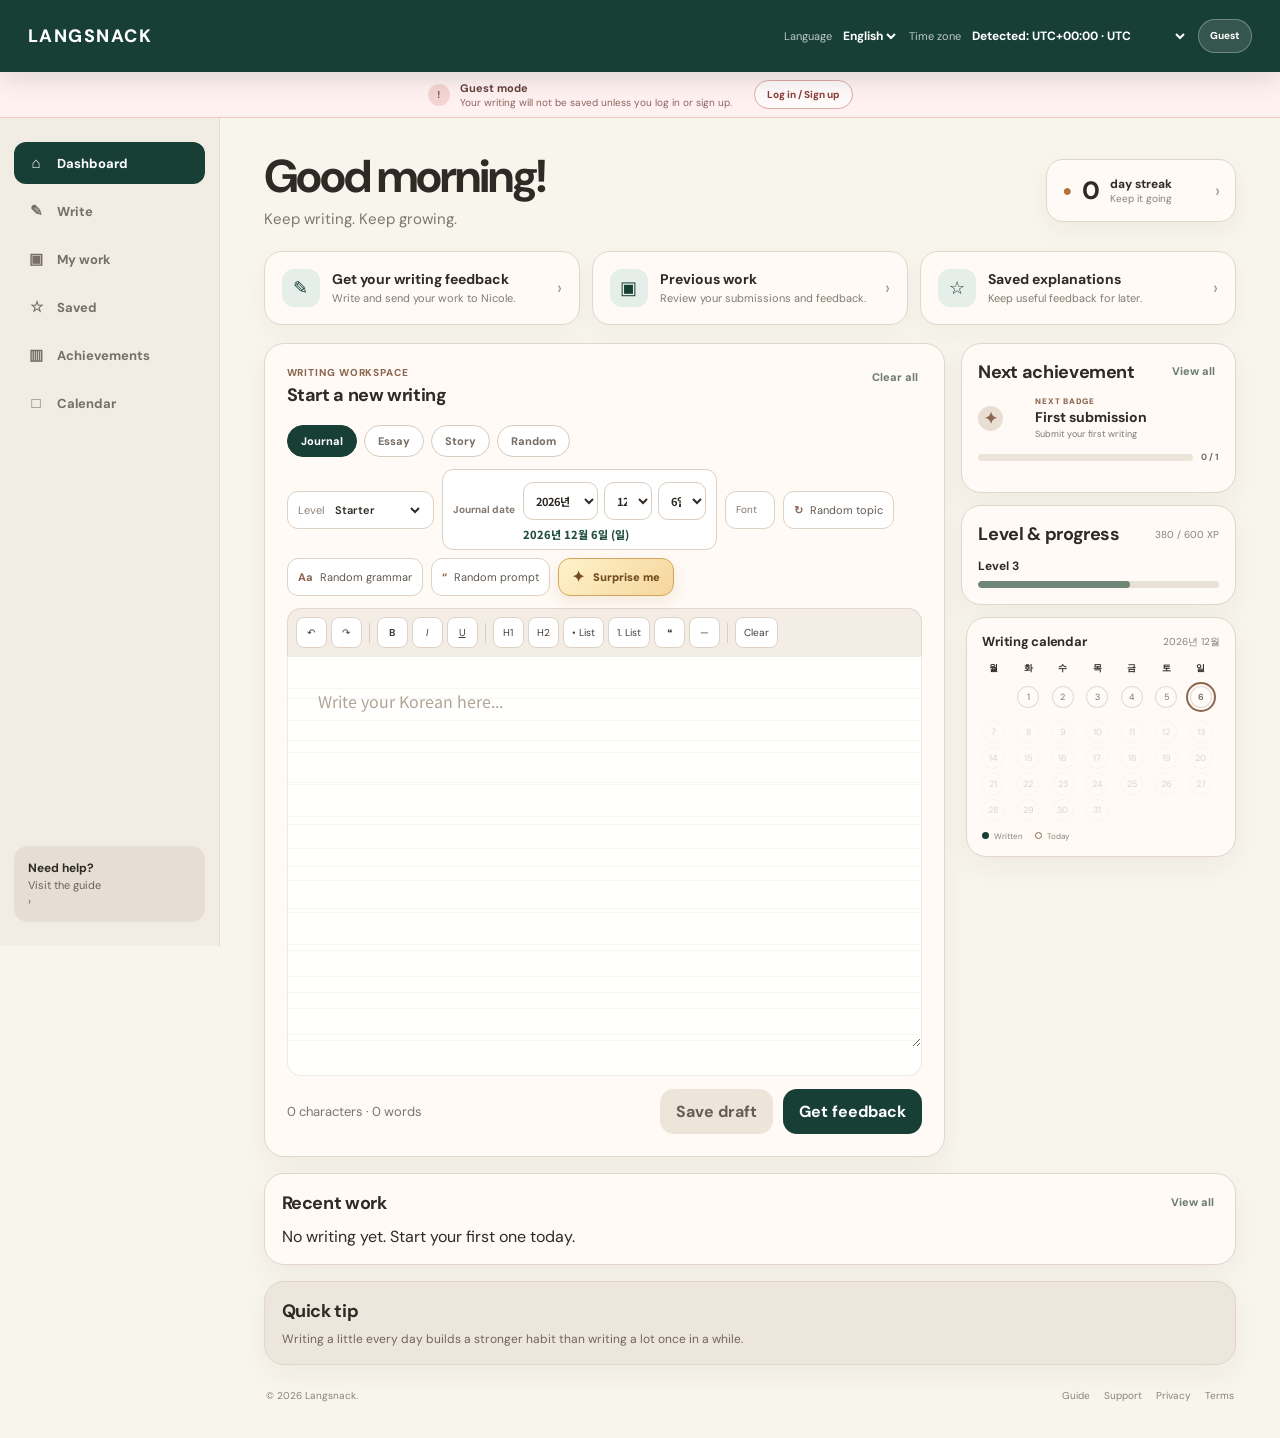
==== index.html @ 3f98e666 "Update index.html" ====
<!DOCTYPE html>
<html lang="en">
<head>
<meta charset="UTF-8">
<meta name="viewport" content="width=device-width,initial-scale=1">
<title>Langsnack Notebook</title>
<meta name="description" content="Write in Korean, receive personal feedback, and keep every useful explanation in one place.">
<link rel="preconnect" href="https://fonts.googleapis.com">
<link rel="preconnect" href="https://fonts.gstatic.com" crossorigin>
<link href="https://fonts.googleapis.com/css2?family=DM+Sans:wght@400;500;600;700&family=Gowun+Batang&family=Gowun+Dodum&family=Nanum+Gothic&family=Nanum+Myeongjo:wght@400;700&family=Noto+Sans+KR:wght@400;500;600;700&display=swap" rel="stylesheet">
  <link rel="stylesheet" href="shared.css?v=font-select-1">
</head>
<body class="notebook-home">
<header class="notebook-header">
  <a class="notebook-logo" href="/" aria-label="Langsnack home">LANGSNACK</a>
  <div class="notebook-header-tools">
    <label class="compact-control">
      <span id="languageLabel">Language</span>
      <select id="languageSelect" aria-label="Language">
        <option value="en">English</option>
        <option value="ko">한국어</option>
      </select>
    </label>
    <label class="compact-control compact-timezone">
      <span id="timezoneLabel">Time zone</span>
      <select id="timezoneSelect" aria-label="Choose your time zone"></select>
    </label>
    <button class="avatar-button" id="loginBtn" aria-label="Account">Guest</button>
  </div>
</header>

<section class="guest-save-notice" id="guestSaveNotice">
  <div class="guest-save-copy">
    <span class="guest-save-icon" aria-hidden="true">!</span>
    <div>
      <strong id="guestSaveTitle">Guest mode</strong>
      <span id="guestSaveText">Your writing will not be saved unless you log in or sign up.</span>
    </div>
  </div>
  <button class="guest-save-login" id="guestSaveLogin" type="button">Log in / Sign up</button>
</section>

<div class="notebook-app">
  <aside class="notebook-sidebar" aria-label="Notebook navigation">
    <nav class="sidebar-nav">
      <a class="sidebar-link active" href="/"><span class="nav-icon">⌂</span><span id="navDashboard">Dashboard</span></a>
      <a class="sidebar-link" href="#writing"><span class="nav-icon">✎</span><span id="navWrite">Write</span></a>
      <a class="sidebar-link" href="history.html"><span class="nav-icon">▣</span><span id="navWork">My work</span></a>
      <a class="sidebar-link" href="saved.html"><span class="nav-icon">☆</span><span id="navSaved">Saved</span></a>
      <a class="sidebar-link" href="#achievements"><span class="nav-icon">▥</span><span id="navAchievements">Achievements</span></a>
      <a class="sidebar-link" href="#calendar"><span class="nav-icon">□</span><span id="navCalendar">Calendar</span></a>
    </nav>
    <div class="sidebar-help">
      <strong id="helpTitle">Need help?</strong>
      <span id="helpText">Visit the guide</span>
      <span aria-hidden="true">›</span>
    </div>
  </aside>

  <main class="notebook-main">
    <section class="welcome-row">
      <div>
        <h1 id="welcomeHeading">Good evening!</h1>
        <p id="welcomeSubtitle">Keep writing. Keep growing.</p>
      </div>
      <button class="streak-card" type="button" onclick="document.getElementById('calendar').scrollIntoView({behavior:'smooth'})">
        <span class="streak-flame" aria-hidden="true">●</span>
        <span class="streak-value" id="streakCount">0</span>
        <span class="streak-copy"><strong id="streakUnit">day streak</strong><small id="streakStatus">Keep it going</small></span>
        <span class="card-arrow">›</span>
      </button>
    </section>

    <section class="quick-actions" aria-label="Quick actions">
      <a class="quick-card" href="#writing">
        <span class="quick-mark">✎</span>
        <span><strong id="quickFeedbackTitle">Get your writing feedback</strong><small id="quickFeedbackSub">Write and send your work to Nicole.</small></span>
        <span class="card-arrow">›</span>
      </a>
      <a class="quick-card" href="history.html">
        <span class="quick-mark">▣</span>
        <span><strong id="quickWorkTitle">Previous work</strong><small id="quickWorkSub">Review your submissions and feedback.</small></span>
        <span class="card-arrow">›</span>
      </a>
      <a class="quick-card" href="saved.html">
        <span class="quick-mark">☆</span>
        <span><strong id="quickSavedTitle">Saved explanations</strong><small id="quickSavedSub">Keep useful feedback for later.</small></span>
        <span class="card-arrow">›</span>
      </a>
    </section>

    <div class="dashboard-grid">
      <section class="dashboard-card writing-card" id="writing">
        <div class="card-heading">
          <div><p class="section-kicker" id="writingKicker">Writing workspace</p><h2 id="writingTitle">Start a new writing</h2></div>
          <button class="text-button" id="clearAllBtn" type="button">Clear all</button>
        </div>

        <div class="category-tabs" role="tablist" aria-label="Writing type">
          <button class="category-tab active" data-category="journal" type="button" id="catJournal">Journal</button>
          <button class="category-tab" data-category="essay" type="button" id="catEssay">Essay</button>
          <button class="category-tab" data-category="story" type="button" id="catStory">Story</button>
          <button class="category-tab" data-category="random" type="button" id="catRandom">Random</button>
        </div>

        <div class="writing-controls">
          <label class="level-control"><span id="levelLabel">Level</span><select id="levelSelect"><option value="starter">Starter</option><option value="beginner">Beginner</option><option value="intermediate">Intermediate</option><option value="advanced">Advanced</option></select></label>
          <label class="main-journal-date" id="mainJournalDateField"><span id="mainJournalDateLabel">Journal date</span><input id="mainJournalDateInput" type="date" aria-label="Journal date"></label>
          <label class="writing-font-control"><span>Font</span><selectid="writingFontSelect"aria-label="Writing font"></select></label>
          <button class="recommend-button" data-generator="topic" type="button"><span>↻</span><span id="topicButtonText">Random topic</span></button>
          <button class="recommend-button" data-generator="grammar" type="button"><span>Aa</span><span id="grammarButtonText">Random grammar</span></button>
          <button class="recommend-button" data-generator="prompt" type="button"><span>“</span><span id="promptButtonText">Random prompt</span></button>
          <button class="surprise-button" id="surpriseMeBtn" type="button"><span class="dice">✦</span><span id="surpriseButtonText">Surprise me</span></button>
        </div>

        <div class="recommendation-panel" id="generatorOutput" hidden>
          <div><span class="recommendation-type" id="generatorLabel"></span><p id="generatorText"></p></div>
          <div class="recommendation-actions"><button type="button" id="shuffleAgainBtn">Try another</button><button type="button" id="closeGenerator" aria-label="Close">×</button></div>
        </div>

        <div class="editor-toolbar" aria-label="Formatting toolbar">
          <button type="button" data-editor-command="undo" title="Undo">↶</button>
          <button type="button" data-editor-command="redo" title="Redo">↷</button>
          <span class="toolbar-divider"></span>
          <button type="button" data-wrap="**" title="Bold"><b>B</b></button>
          <button type="button" data-wrap="_" title="Italic"><i>I</i></button>
          <button type="button" data-wrap="__" title="Underline"><u>U</u></button>
          <span class="toolbar-divider"></span>
          <button type="button" data-prefix="# " title="Heading 1">H1</button>
          <button type="button" data-prefix="## " title="Heading 2">H2</button>
          <button type="button" data-prefix="• " title="Bullet list">• List</button>
          <button type="button" data-prefix="1. " title="Numbered list">1. List</button>
          <button type="button" data-prefix="> " title="Quote">❝</button>
          <button type="button" data-insert="
────────────
" title="Divider">—</button>
          <span class="toolbar-divider"></span>
          <button type="button" id="clearFormatBtn" title="Clear formatting">Clear</button>
        </div>
        <div class="paper notebook-paper"><textarea id="journalText" spellcheck="false" placeholder="Write your Korean here..."></textarea></div>
        <div class="editor-footer notebook-editor-footer">
          <div class="word-count"><span id="charCount">0</span><span id="charactersLabel"> characters</span> · <span id="wordCount">0</span><span id="wordsLabel"> words</span></div>
          <div class="action-group"><button class="button ghost-button" id="saveDraftBtn" type="button">Save draft</button><button class="button green-button" id="submitBtn" type="button">Get feedback</button></div>
        </div>
      </section>

      <aside class="dashboard-stack">
        <section class="dashboard-card achievements-card" id="achievements">
          <div class="card-heading"><h2 id="achievementTitle">Next achievement</h2><button class="text-button" id="viewAchievementsBtn" type="button">View all</button></div>
          <div class="badge-grid" id="badgeGrid"></div>
        </section>
        <section class="dashboard-card progress-card">
          <div class="card-heading"><h2 id="progressTitle">Level & progress</h2><span id="xpLabel">380 / 600 XP</span></div>
          <div class="level-line"><strong id="levelDisplay">Level 3</strong><div class="progress-track"><div class="progress-fill" style="width:63%"></div></div></div>
        </section>
        <section class="dashboard-card calendar-card calendar-widget" id="calendar">
          <div class="card-heading"><h2 id="calendarTitle">Writing calendar</h2><span id="calendarMonthLabel"></span></div>
          <div class="calendar-grid" id="calendarGrid"></div>
          <div class="calendar-legend"><span><i class="legend-dot submitted"></i><span id="legendSubmitted">Written</span></span><span><i class="legend-dot today"></i><span id="legendToday">Today</span></span></div>
        </section>
      </aside>

      <section class="dashboard-card recent-card">
        <div class="card-heading"><h2 id="recentTitle">Recent work</h2><a class="text-button" href="history.html" id="viewAllWork">View all</a></div>
        <div class="recent-list" id="entriesList"></div>
      </section>

      <section class="dashboard-card tip-card">
        <div class="card-heading"><h2 id="tipTitle">Quick tip</h2></div>
        <p id="tipText">Writing a little every day builds a stronger habit than writing a lot once in a while. Be consistent! 렛츠고! </p>
      </section>
    </div>

    <footer class="notebook-footer"><span>© 2026 Langsnack.</span><span><a href="#">Guide</a><a href="#">Support</a><a href="#">Privacy</a><a href="#">Terms</a></span></footer>
  </main>
</div>
<div class="achievement-modal" id="achievementModal" hidden>
  <div class="achievement-modal-backdrop" data-close-badges></div>
  <section class="achievement-modal-card" role="dialog" aria-modal="true" aria-labelledby="allBadgesTitle">
    <div class="achievement-modal-head"><div><p class="section-kicker">Your progress</p><h2 id="allBadgesTitle">Achievement badges</h2></div><button type="button" class="modal-close" data-close-badges aria-label="Close">×</button></div>
    <div class="all-badges-grid" id="allBadgesGrid"></div>
  </section>
</div>
<div class="toast" id="toast"></div>
<script src="shared.js?v=font-select-1"></script>
<script src="timezone-picker.js?v=final-working-1"></script>
<script>
exposeNotebookElements();
/* Explicit element bindings for Wix iframe compatibility */
var languageLabel = document.getElementById("languageLabel");
var languageSelect = document.getElementById("languageSelect");
var timezoneLabel = document.getElementById("timezoneLabel");
var timezoneSelect = document.getElementById("timezoneSelect");
var loginBtn = document.getElementById("loginBtn");
var navDashboard = document.getElementById("navDashboard");
var navWrite = document.getElementById("navWrite");
var navWork = document.getElementById("navWork");
var navSaved = document.getElementById("navSaved");
var navAchievements = document.getElementById("navAchievements");
var navCalendar = document.getElementById("navCalendar");
var helpTitle = document.getElementById("helpTitle");
var helpText = document.getElementById("helpText");
var welcomeHeading = document.getElementById("welcomeHeading");
var welcomeSubtitle = document.getElementById("welcomeSubtitle");
var streakCount = document.getElementById("streakCount");
var streakUnit = document.getElementById("streakUnit");
var streakStatus = document.getElementById("streakStatus");
var quickFeedbackTitle = document.getElementById("quickFeedbackTitle");
var quickFeedbackSub = document.getElementById("quickFeedbackSub");
var quickWorkTitle = document.getElementById("quickWorkTitle");
var quickWorkSub = document.getElementById("quickWorkSub");
var quickSavedTitle = document.getElementById("quickSavedTitle");
var quickSavedSub = document.getElementById("quickSavedSub");
var writing = document.getElementById("writing");
var writingKicker = document.getElementById("writingKicker");
var writingTitle = document.getElementById("writingTitle");
var clearAllBtn = document.getElementById("clearAllBtn");
var catJournal = document.getElementById("catJournal");
var catEssay = document.getElementById("catEssay");
var catStory = document.getElementById("catStory");
var catRandom = document.getElementById("catRandom");
var levelLabel = document.getElementById("levelLabel");
var levelSelect = document.getElementById("levelSelect");
var mainJournalDateField = document.getElementById("mainJournalDateField");
var mainJournalDateLabel = document.getElementById("mainJournalDateLabel");
var mainJournalDateInput = document.getElementById("mainJournalDateInput");
var topicButtonText = document.getElementById("topicButtonText");
var grammarButtonText = document.getElementById("grammarButtonText");
var promptButtonText = document.getElementById("promptButtonText");
var surpriseMeBtn = document.getElementById("surpriseMeBtn");
var surpriseButtonText = document.getElementById("surpriseButtonText");
var generatorOutput = document.getElementById("generatorOutput");
var generatorLabel = document.getElementById("generatorLabel");
var generatorText = document.getElementById("generatorText");
var shuffleAgainBtn = document.getElementById("shuffleAgainBtn");
var closeGenerator = document.getElementById("closeGenerator");
var clearFormatBtn = document.getElementById("clearFormatBtn");
var journalText = document.getElementById("journalText");
var charCount = document.getElementById("charCount");
var charactersLabel = document.getElementById("charactersLabel");
var wordCount = document.getElementById("wordCount");
var wordsLabel = document.getElementById("wordsLabel");
var saveDraftBtn = document.getElementById("saveDraftBtn");
var submitBtn = document.getElementById("submitBtn");
var achievements = document.getElementById("achievements");
var achievementTitle = document.getElementById("achievementTitle");
var viewAchievementsBtn = document.getElementById("viewAchievementsBtn");
var badgeGrid = document.getElementById("badgeGrid");
var progressTitle = document.getElementById("progressTitle");
var calendar = document.getElementById("calendar");
var calendarTitle = document.getElementById("calendarTitle");
var calendarMonthLabel = document.getElementById("calendarMonthLabel");
var calendarGrid = document.getElementById("calendarGrid");
var legendSubmitted = document.getElementById("legendSubmitted");
var legendToday = document.getElementById("legendToday");
var recentTitle = document.getElementById("recentTitle");
var viewAllWork = document.getElementById("viewAllWork");
var entriesList = document.getElementById("entriesList");
var tipTitle = document.getElementById("tipTitle");
var tipText = document.getElementById("tipText");
var achievementModal = document.getElementById("achievementModal");
var allBadgesGrid = document.getElementById("allBadgesGrid");

const state=getJournalState();
let activeGenerator="prompt";
let activeCategory="journal";

const translations={
 en:{language:"Language",timezone:"Time zone",dashboard:"Dashboard",write:"Write",work:"My work",saved:"Saved",achievements:"Achievements",calendar:"Calendar",help:"Need help?",guide:"Visit the guide",greetingMorning:"Good morning",greetingAfternoon:"Good afternoon",greetingEvening:"Good evening",subtitle:"Keep writing. Keep growing.",dayStreak:"day streak",keepGoing:"Keep it going",feedbackTitle:"Get your writing feedback",feedbackSub:"Write and send your work to Nicole.",workTitle:"Previous work",workSub:"Review your submissions and feedback.",savedTitle:"Saved explanations",savedSub:"Keep useful feedback for later.",workspace:"Writing workspace",startWriting:"Start a new writing",clearAll:"Clear all",journal:"Journal",essay:"Essay",story:"Story",random:"Random",level:"Level",topic:"Random topic",grammar:"Random grammar",prompt:"Random prompt",surprise:"Surprise me",another:"Try another",placeholder:"Write your Korean here...",characters:" characters",words:" words",save:"Save draft",submit:"Get feedback",badgeTitle:"Next achievement",viewAll:"View all",progress:"Level & progress",calendarTitle:"Writing calendar",written:"Written",today:"Today",recent:"Recent work",daily:"Today’s random picks",newPick:"Reveal",usedToday:"Used today",revealPick:"Click to reveal",tip:"Quick tip",tipText:"Writing a little every day builds a stronger habit than writing a lot once in a while.",draftSaved:"Draft saved.",writeFirst:"Write something before saving.",cleared:"Writing cleared.",noEntries:"No writing yet. Start your first one today.",topicLabel:"Topic",grammarLabel:"Grammar",promptLabel:"Prompt",journalDate:"Journal date"},
 ko:{language:"언어",timezone:"시간대",dashboard:"대시보드",write:"새 글쓰기",work:"내 글",saved:"저장한 설명",achievements:"성장 기록",calendar:"글쓰기 달력",help:"도움이 필요하신가요?",guide:"이용 가이드 보기",greetingMorning:"좋은 아침이에요",greetingAfternoon:"좋은 오후예요",greetingEvening:"좋은 저녁이에요",subtitle:"꾸준히 쓰고, 천천히 성장해 보세요.",dayStreak:"일 연속 작성",keepGoing:"오늘도 이어 가 보세요",feedbackTitle:"글쓰기 피드백 받기",feedbackSub:"글을 작성하고 니콜 선생님께 보내 보세요.",workTitle:"내가 쓴 글",workSub:"제출한 글과 받은 피드백을 확인해 보세요.",savedTitle:"저장한 설명",savedSub:"도움이 된 설명을 저장해 두고 다시 확인해 보세요.",workspace:"글쓰기 공간",startWriting:"새로운 글쓰기",clearAll:"전체 지우기",journal:"일기",essay:"에세이",story:"이야기",random:"랜덤",level:"레벨",topic:"랜덤 주제",grammar:"랜덤 문법",prompt:"랜덤 질문",surprise:"깜짝 추천",another:"다시 추천",placeholder:"여기에 한국어로 글을 써 보세요...",characters:"자",words:"단어",save:"임시 저장",submit:"피드백 받기",badgeTitle:"다음 배지",viewAll:"모두 보기",progress:"레벨 & 경험치",calendarTitle:"글쓰기 달력",written:"작성 완료",today:"오늘",recent:"최근 작업",daily:"오늘의 랜덤 추천",newPick:"오늘의 추천 보기",usedToday:"오늘 사용 완료",revealPick:"눌러서 확인하세요",tip:"학습 팁",tipText:"한 번에 많이 쓰는 것보다 매일 조금씩 쓰는 습관이 더 오래갑니다. 꾸준히 해보세요!~ ",draftSaved:"임시 저장했어요.",writeFirst:"저장할 글을 먼저 작성해 주세요.",cleared:"작성 중인 글을 지웠어요.",noEntries:"아직 작성한 글이 없어요. 오늘 첫 글을 시작해 보세요.",topicLabel:"주제",grammarLabel:"문법",promptLabel:"질문",journalDate:"일기 날짜"}
};

const content={
 starter:{
  topic:["오늘 하루","아침 식사","우리 가족","친한 친구","오늘 날씨","좋아하는 음식","내 방","주말 계획","학교나 회사","자주 가는 곳","좋아하는 계절","나의 취미"],
  prompt:["오늘 무엇을 했는지 써 보세요.","오늘 먹은 음식 중 가장 맛있었던 것은 무엇인가요?","가족 한 명을 소개해 보세요.","주말에 무엇을 하고 싶은지 써 보세요.","지금 있는 곳을 간단히 설명해 보세요.","좋아하는 계절과 그 이유를 써 보세요."],
  grammar:["-고","그리고","-았/었어요","-고 싶어요","-지만","-아/어서","-(으)ㄹ 거예요","-(으)려고 해요"]
 },
 beginner:{
  topic:["기억에 남는 하루","최근에 본 영화나 드라마","건강한 생활 습관","좋아하는 장소","친구와의 약속","새로 배우고 싶은 것","나의 여행 경험","스트레스를 푸는 방법","한국어를 배우는 이유","요즘 관심 있는 것","나의 장점","미래의 계획"],
  prompt:["최근에 가장 기억에 남았던 일을 자세히 써 보세요.","요즘 자주 하는 일과 그 이유를 써 보세요.","친구에게 추천하고 싶은 장소를 소개해 보세요.","새로운 습관을 만들기 위해 어떤 노력을 하고 있나요?","한국어를 배우면서 달라진 점을 써 보세요.","이번 달에 꼭 이루고 싶은 목표는 무엇인가요?"],
  grammar:["-(으)려고","-아/어서","-(으)ㄴ/는 것 같다","-아/어 본 적이 있다","-(으)면 좋겠다","-게 되다","-(으)면서","-기 전에"]
 },
 intermediate:{
  topic:["최근의 변화","인간관계","나의 가치관","실패에서 배운 점","일과 삶의 균형","SNS의 장단점","문화 차이","환경을 위한 실천","기억에 남는 선택","혼자 보내는 시간","좋은 습관을 유지하는 법","나에게 영향을 준 사람"],
  prompt:["최근에 스스로 가장 뿌듯했던 순간을 구체적으로 써 보세요.","예전의 나와 지금의 나는 어떻게 달라졌나요?","의견이 다른 사람과 대화했던 경험을 써 보세요.","실패가 오히려 도움이 되었던 경험이 있나요?","편리함과 불편함을 함께 가져온 기술 한 가지를 설명해 보세요.","앞으로 꼭 바꾸고 싶은 생활 습관과 그 이유를 써 보세요."],
  grammar:["-는 김에","-다 보니","-아/어서인지","-(으)ㄴ/는 반면에","-기는 하지만","-(으)ㄹ 뿐만 아니라","-더라고요","-거든요"]
 },
 advanced:{
  topic:["행복의 기준","기술과 인간관계","성공의 의미","개인의 자유와 책임","지속 가능한 생활","교육의 역할","세대 간의 차이","문화적 다양성","정보 과잉 시대","일의 의미","도시와 지역의 균형","변화에 적응하는 태도"],
  prompt:["행복은 개인의 선택으로 만들어질 수 있다고 생각하나요? 근거와 함께 써 보세요.","기술의 발전이 인간관계에 미친 긍정적·부정적 영향을 비교해 보세요.","성공을 평가할 때 결과와 과정 중 무엇이 더 중요하다고 생각하나요?","개인의 편리함과 환경 보호가 충돌할 때 어떤 기준으로 선택해야 할까요?","정보가 많을수록 더 현명한 판단을 할 수 있다는 주장에 대해 의견을 써 보세요.","사회가 빠르게 변할수록 교육이 맡아야 할 역할은 무엇인지 논해 보세요."],
  grammar:["-(으)ㄹ 뿐만 아니라","-(으)ㄴ/는 반면에","-다고 해서","-(으)ㄹ수록","-더라도","-(으)ㄹ 리가 없다","-기에 망정이지","-(으)ㄴ/는 셈이다"]
 }
};

const badges=[
 {key:"first",titleKo:"첫 제출",titleEn:"First submission",descKo:"첫 번째 글을 제출해요",descEn:"Submit your first writing",goal:1,type:"submissions"},
 {key:"three",titleKo:"좋은 시작",titleEn:"Off to a good start",descKo:"글을 3번 제출해요",descEn:"Submit 3 writings",goal:3,type:"submissions"},
 {key:"five",titleKo:"글쓰기 루틴",titleEn:"Writing routine",descKo:"글을 5번 제출해요",descEn:"Submit 5 writings",goal:5,type:"submissions"},
 {key:"ten",titleKo:"집중력 작가",titleEn:"Focused writer",descKo:"글을 10번 제출해요",descEn:"Submit 10 writings",goal:10,type:"submissions"},
 {key:"twenty",titleKo:"꾸준한 작가",titleEn:"Dedicated writer",descKo:"글을 20번 제출해요",descEn:"Submit 20 writings",goal:20,type:"submissions"},
 {key:"fifty",titleKo:"기록 수집가",titleEn:"Writing collector",descKo:"글을 50번 제출해요",descEn:"Submit 50 writings",goal:50,type:"submissions"},
 {key:"streak3",titleKo:"3일의 시작",titleEn:"Three-day spark",descKo:"3일 연속으로 글을 써요",descEn:"Write for 3 days in a row",goal:3,type:"streak"},
 {key:"streak7",titleKo:"일주일의 습관",titleEn:"One-week habit",descKo:"7일 연속으로 글을 써요",descEn:"Write for 7 days in a row",goal:7,type:"streak"},
 {key:"streak14",titleKo:"꾸준한 발걸음",titleEn:"Steady steps",descKo:"14일 연속으로 글을 써요",descEn:"Write for 14 days in a row",goal:14,type:"streak"},
 {key:"streak30",titleKo:"한 달의 기록",titleEn:"A month of writing",descKo:"30일 연속으로 글을 써요",descEn:"Write for 30 days in a row",goal:30,type:"streak"},
 {key:"feedback1",titleKo:"첫 피드백",titleEn:"First feedback",descKo:"첫 번째 첨삭을 받아요",descEn:"Receive your first review",goal:1,type:"completed"},
 {key:"feedback5",titleKo:"피드백 수집가",titleEn:"Feedback seeker",descKo:"첨삭을 5번 받아요",descEn:"Receive 5 reviews",goal:5,type:"completed"},
 {key:"feedback10",titleKo:"성장하는 작가",titleEn:"Growing writer",descKo:"첨삭을 10번 받아요",descEn:"Receive 10 reviews",goal:10,type:"completed"},
 {key:"question1",titleKo:"첫 질문",titleEn:"First question",descKo:"첨삭 질문을 처음 남겨요",descEn:"Ask your first question",goal:1,type:"questions"},
 {key:"question5",titleKo:"궁금증 탐험가",titleEn:"Curious learner",descKo:"질문을 5번 남겨요",descEn:"Ask 5 questions",goal:5,type:"questions"},
 {key:"saved1",titleKo:"첫 설명 저장",titleEn:"First saved note",descKo:"도움이 된 설명을 처음 저장해요",descEn:"Save your first explanation",goal:1,type:"saved"},
 {key:"saved5",titleKo:"설명 수집가",titleEn:"Knowledge keeper",descKo:"설명을 5개 저장해요",descEn:"Save 5 explanations",goal:5,type:"saved"},
 {key:"chars500",titleKo:"500자의 기록",titleEn:"500 characters",descKo:"누적 500자를 작성해요",descEn:"Write 500 Korean characters",goal:500,type:"characters"},
 {key:"chars2000",titleKo:"2,000자의 성장",titleEn:"2,000 characters",descKo:"누적 2,000자를 작성해요",descEn:"Write 2,000 Korean characters",goal:2000,type:"characters"},
 {key:"chars10000",titleKo:"만 자 작가",titleEn:"Ten-thousand writer",descKo:"누적 10,000자를 작성해요",descEn:"Write 10,000 Korean characters",goal:10000,type:"characters"}
];

function tr(key){return translations[state.language][key]}
function setText(id,key){const el=document.getElementById(id);if(el)el.textContent=tr(key)}
function getDateParts(date=new Date()){const parts=new Intl.DateTimeFormat("en-CA",{timeZone:state.timezone,year:"numeric",month:"2-digit",day:"2-digit"}).formatToParts(date);const map=Object.fromEntries(parts.map(x=>[x.type,x.value]));return {year:+map.year,month:+map.month,day:+map.day}}
function dateKey(date=new Date()){const p=getDateParts(date);return `${p.year}-${String(p.month).padStart(2,"0")}-${String(p.day).padStart(2,"0")}`}
function getStreak(){const days=[...new Set(state.entries.map(e=>e.date))].sort();let streak=0;let cursor=new Date(dateKey()+"T12:00:00");if(!days.includes(dateKey()))cursor.setDate(cursor.getDate()-1);while(days.includes(cursor.toISOString().slice(0,10))){streak++;cursor.setDate(cursor.getDate()-1)}return streak}
function greetingKey(){const hour=Number(new Intl.DateTimeFormat("en-GB",{timeZone:state.timezone,hour:"2-digit",hour12:false}).format(new Date()));return hour<12?"greetingMorning":hour<18?"greetingAfternoon":"greetingEvening"}
function displayName(){return state.profile?.name?.trim()||""}

function applyLanguage(){
 document.documentElement.lang=state.language;
 const map={languageLabel:"language",timezoneLabel:"timezone",navDashboard:"dashboard",navWrite:"write",navWork:"work",navSaved:"saved",navAchievements:"achievements",navCalendar:"calendar",helpTitle:"help",helpText:"guide",welcomeSubtitle:"subtitle",streakUnit:"dayStreak",streakStatus:"keepGoing",quickFeedbackTitle:"feedbackTitle",quickFeedbackSub:"feedbackSub",quickWorkTitle:"workTitle",quickWorkSub:"workSub",quickSavedTitle:"savedTitle",quickSavedSub:"savedSub",writingKicker:"workspace",writingTitle:"startWriting",clearAllBtn:"clearAll",catJournal:"journal",catEssay:"essay",catStory:"story",catRandom:"random",levelLabel:"level",mainJournalDateLabel:"journalDate",topicButtonText:"topic",grammarButtonText:"grammar",promptButtonText:"prompt",surpriseButtonText:"surprise",charactersLabel:"characters",wordsLabel:"words",saveDraftBtn:"save",submitBtn:"submit",achievementTitle:"badgeTitle",viewAchievementsBtn:"viewAll",progressTitle:"progress",calendarTitle:"calendarTitle",legendSubmitted:"written",legendToday:"today",recentTitle:"recent",viewAllWork:"viewAll",dailyTitle:"daily",dailyTopicLabel:"topicLabel",dailyGrammarLabel:"grammarLabel",dailyPromptLabel:"promptLabel",dailyTopicButton:"newPick",dailyGrammarButton:"newPick",dailyPromptButton:"newPick",tipTitle:"tip",tipText:"tipText"};
 Object.entries(map).forEach(([id,key])=>setText(id,key));
 document.getElementById("guestSaveTitle").textContent =
   state.language==="ko" ? "게스트 모드" : "Guest mode";
 document.getElementById("guestSaveText").textContent =
   state.language==="ko"
     ? "로그인하거나 회원가입하지 않으면 작성한 글이 저장되지 않아요."
     : "Your writing will not be saved unless you log in or sign up.";
 document.getElementById("guestSaveLogin").textContent =
   state.language==="ko" ? "로그인 / 회원가입" : "Log in / Sign up";
 welcomeHeading.textContent=displayName()?`${tr(greetingKey())}, ${displayName()}!`:`${tr(greetingKey())}!`;
 journalText.placeholder=tr("placeholder");
 renderAll();
}
function updateCounts(){charCount.textContent=journalText.value.replace(/\s/g,"").length;wordCount.textContent=journalText.value.trim()?journalText.value.trim().split(/\s+/).length:0}
function pick(type){const arr=content[levelSelect.value][type];return arr[Math.floor(Math.random()*arr.length)]}
function showRecommendation(type){activeGenerator=type;generatorLabel.textContent=tr(type+"Label");generatorText.textContent=pick(type);generatorOutput.hidden=false}
function saveEntry(){const text=journalText.value.trim();if(!text){showToast(tr("writeFirst"));return}const existing=state.entries.findIndex(e=>e.date===dateKey()&&e.status==="draft");const entry={id:existing>=0?state.entries[existing].id:crypto.randomUUID(),date:activeCategory==="journal"?(mainJournalDateInput.value||dateKey()):dateKey(),journalDate:activeCategory==="journal"?(mainJournalDateInput.value||dateKey()):null,createdAt:new Date().toISOString(),text,level:levelSelect.value,status:"draft",category:activeCategory};if(existing>=0)state.entries[existing]=entry;else state.entries.unshift(entry);state.lastDraft=text;state.level=levelSelect.value;saveJournalState(state);renderAll();showToast(tr("draftSaved"))}
function renderEntries(){entriesList.innerHTML="";if(!state.entries.length){entriesList.innerHTML=`<div class="empty-state">${tr("noEntries")}</div>`;return}state.entries.slice(0,5).forEach(e=>{const item=document.createElement("button");item.className="recent-item";item.innerHTML=`<span class="recent-icon">✎</span><span class="recent-copy"><strong>${escapeHTML(e.text.slice(0,40))}${e.text.length>40?"…":""}</strong><small>${e.journalDate?escapeHTML(formatKoreanDateOnly(e.journalDate)):escapeHTML(e.category||e.level)}</small></span><span class="recent-status">${e.status==="draft"?(state.language==="ko"?"임시 저장":"Draft"):(state.language==="ko"?"작성 완료":"Written")}</span><span class="card-arrow">›</span>`;item.onclick=()=>{journalText.value=e.text;levelSelect.value=e.level;activeCategory=e.category||"journal";mainJournalDateInput.value=e.journalDate||e.date||dateKey();updateMainJournalDateVisibility();document.querySelectorAll('.category-tab').forEach(x=>x.classList.toggle('active',x.dataset.category===activeCategory));updateCounts();document.getElementById('writing').scrollIntoView({behavior:'smooth'})};entriesList.appendChild(item)})}
function renderCalendar(){calendarGrid.innerHTML="";const labels=["월","화","수","목","금","토","일"];labels.forEach(d=>{const s=document.createElement("span");s.className="day-label";s.textContent=d;calendarGrid.appendChild(s)});const cur=getDateParts(),first=new Date(cur.year,cur.month-1,1),offset=(first.getDay()+6)%7,dim=new Date(cur.year,cur.month,0).getDate(),written=new Set([...state.entries.map(e=>e.date),...getSubmissions().map(x=>x.journalDate||String(x.submittedAt||"").slice(0,10)).filter(Boolean)]);for(let i=0;i<offset;i++)calendarGrid.appendChild(document.createElement("span"));for(let d=1;d<=dim;d++){const s=document.createElement("span");s.className="calendar-day";s.textContent=d;const k=`${cur.year}-${String(cur.month).padStart(2,"0")}-${String(d).padStart(2,"0")}`;if(written.has(k))s.classList.add("written");if(d===cur.day)s.classList.add("today");if(d>cur.day)s.classList.add("future");calendarGrid.appendChild(s)}calendarMonthLabel.textContent=new Intl.DateTimeFormat("ko-KR",{timeZone:state.timezone,year:"numeric",month:"long"}).format(new Date())}
function renderStreak(){streakCount.textContent=getStreak()}
function badgeValues(){
 const submissions=getSubmissions();
 const completed=submissions.filter(x=>x.status==="completed").length;
 const savedCount=safeParse(localStorage.getItem("langsnackSavedExplanations"),[]).length;
 const questions=submissions.filter(x=>(x.studentNote||"").trim()).length;
 const characters=submissions.reduce((sum,x)=>sum+(x.studentPlain||"").replace(/\s/g,"").length,0);
 return {entries:Math.max(state.entries.length,submissions.length),submissions:submissions.length,streak:getStreak(),saved:savedCount,completed,questions,characters};
}
function renderBadges(){
 const values=badgeValues();
 const next=badges.find(b=>(values[b.type]||0)<b.goal) || badges[badges.length-1];
 const current=Math.min(values[next.type]||0,next.goal);
 const percent=Math.min(100,Math.round((current/next.goal)*100));
 badgeGrid.innerHTML=`<article class="next-badge-preview">
   <span class="badge-medal badge-1">${percent>=100?'✓':'✦'}</span>
   <span class="next-badge-copy"><small>${state.language==='ko'?'다음 배지':'Next badge'}</small><strong>${state.language==='ko'?next.titleKo:next.titleEn}</strong><span>${state.language==='ko'?next.descKo:next.descEn}</span></span>
   <div class="badge-progress"><div class="badge-progress-bar"><i style="width:${percent}%"></i></div><b>${current} / ${next.goal}</b></div>
 </article>`;
 allBadgesGrid.innerHTML=badges.map((b,index)=>{
   const value=values[b.type]||0, earned=value>=b.goal, pct=Math.min(100,Math.round(value/b.goal*100));
   return `<article class="all-badge ${earned?'earned':''}"><span class="all-badge-icon">${earned?'✓':'✦'}</span><div><strong>${state.language==='ko'?b.titleKo:b.titleEn}</strong><p>${state.language==='ko'?b.descKo:b.descEn}</p><div class="badge-progress-bar"><i style="width:${pct}%"></i></div><small>${Math.min(value,b.goal)} / ${b.goal}</small></div></article>`;
 }).join('');
}
function saveDailyPickState(value){localStorage.setItem(DAILY_PICK_KEY,JSON.stringify(value))}
function dailyElement(type){return document.getElementById("daily"+type[0].toUpperCase()+type.slice(1))}
function dailyButton(type){return document.getElementById("daily"+type[0].toUpperCase()+type.slice(1)+"Button")}
function revealDailyPick(type){
 const daily=getDailyPickState();
 if(daily.picks[type])return;
 daily.picks[type]={value:pick(type),level:levelSelect.value};
 saveDailyPickState(daily);
 renderDaily();
}
function renderDaily(){
 const daily=getDailyPickState();
 ["topic","grammar","prompt"].forEach(type=>{
  const output=dailyElement(type),button=dailyButton(type),saved=daily.picks[type];
  if(saved){output.textContent=saved.value;output.classList.remove("daily-placeholder");button.textContent=tr("usedToday");button.disabled=true;}
  else{output.textContent=tr("revealPick");output.classList.add("daily-placeholder");button.textContent=tr("newPick");button.disabled=false;}
 });
}
function showSurprise(){
 const button=document.getElementById("surpriseMeBtn");
 button.classList.add("is-shuffling"); button.disabled=true;
 generatorOutput.hidden=false; generatorLabel.textContent=state.language==="ko"?"오늘의 깜짝 추천":"Your lucky mix";
 generatorText.innerHTML=`<span class="shuffle-copy">${state.language==="ko"?"추천을 고르는 중...":"Mixing your ideas..."}</span>`;
 setTimeout(()=>{
   const topic=pick("topic"),grammar=pick("grammar"),prompt=pick("prompt");
   generatorText.innerHTML=`<span class="surprise-result"><small>TOPIC</small><b>${escapeHTML(topic)}</b></span><span class="surprise-result"><small>GRAMMAR</small><b>${escapeHTML(grammar)}</b></span><span class="surprise-result full"><small>PROMPT</small><b>${escapeHTML(prompt)}</b></span>`;
   activeGenerator="surprise"; button.classList.remove("is-shuffling"); button.disabled=false;
 },850);
}
function renderAll(){renderEntries();renderCalendar();renderStreak();renderBadges()}

document.querySelectorAll("[data-generator]").forEach(btn=>btn.onclick=()=>showRecommendation(btn.dataset.generator));
surpriseMeBtn.onclick=showSurprise;
shuffleAgainBtn.onclick=()=>activeGenerator==="surprise"?showSurprise():showRecommendation(activeGenerator);closeGenerator.onclick=()=>generatorOutput.hidden=true;
document.querySelectorAll(".category-tab").forEach(btn=>btn.onclick=()=>{activeCategory=btn.dataset.category;document.querySelectorAll(".category-tab").forEach(x=>x.classList.toggle("active",x===btn));updateMainJournalDateVisibility()});
document.querySelectorAll("[data-editor-command]").forEach(btn=>btn.onclick=()=>{journalText.focus();document.execCommand(btn.dataset.editorCommand)});
document.querySelectorAll("[data-wrap]").forEach(btn=>btn.onclick=()=>{const start=journalText.selectionStart,end=journalText.selectionEnd,wrap=btn.dataset.wrap,value=journalText.value;journalText.value=value.slice(0,start)+wrap+value.slice(start,end)+wrap+value.slice(end);journalText.focus();journalText.setSelectionRange(start+wrap.length,end+wrap.length);journalText.dispatchEvent(new Event("input"))});
document.querySelectorAll("[data-prefix]").forEach(btn=>btn.onclick=()=>{const start=journalText.selectionStart,end=journalText.selectionEnd,value=journalText.value,prefix=btn.dataset.prefix;const lineStart=value.lastIndexOf("\n",start-1)+1;const selected=value.slice(lineStart,end);const changed=selected.split("\n").map(line=>prefix+line).join("\n");journalText.value=value.slice(0,lineStart)+changed+value.slice(end);journalText.focus();journalText.setSelectionRange(lineStart+prefix.length,lineStart+changed.length);journalText.dispatchEvent(new Event("input"))});
document.querySelectorAll("[data-insert]").forEach(btn=>btn.onclick=()=>{const start=journalText.selectionStart,value=journalText.value,insert=btn.dataset.insert;journalText.value=value.slice(0,start)+insert+value.slice(start);journalText.focus();journalText.setSelectionRange(start+insert.length,start+insert.length);journalText.dispatchEvent(new Event("input"))});
clearFormatBtn.onclick=()=>{journalText.value=journalText.value.replace(/\*\*|__|_/g,"");journalText.dispatchEvent(new Event("input"))};
clearAllBtn.onclick=()=>{if(!journalText.value||confirm(state.language==="ko"?"작성 중인 글을 모두 지울까요?":"Clear the current writing?")){journalText.value="";state.lastDraft="";saveJournalState(state);updateCounts();showToast(tr("cleared"))}};
journalText.oninput=()=>{state.lastDraft=journalText.value;saveJournalState(state);updateCounts()};
levelSelect.onchange=()=>{state.level=levelSelect.value;saveJournalState(state)};
mainJournalDateInput.onchange=()=>{state.journalDate=mainJournalDateInput.value;saveJournalState(state);renderCalendar()};
timezoneSelect.onchange=()=>{state.timezone=timezoneSelect.value;saveJournalState(state);applyLanguage()};
window.addEventListener("langsnack:timezone-change",event=>{state.timezone=event.detail.timeZone;saveJournalState(state);applyLanguage()});
languageSelect.onchange=()=>{state.language=languageSelect.value;saveJournalState(state);applyLanguage()};
saveDraftBtn.onclick=saveEntry;
submitBtn.onclick=()=>{const text=journalText.value.trim();if(!text){showToast(tr("writeFirst"));return}const draft={entryId:crypto.randomUUID(),journal:text,level:levelSelect.value,date:dateKey(),language:state.language,category:activeCategory,journalDate:activeCategory==="journal"?(mainJournalDateInput.value||dateKey()):null};sessionStorage.setItem(LS.reviewDraft,JSON.stringify(draft));location.href="submit.html"};
viewAchievementsBtn.onclick=()=>{achievementModal.hidden=false;document.body.classList.add('modal-open')};
document.querySelectorAll('[data-close-badges]').forEach(el=>el.onclick=()=>{achievementModal.hidden=true;document.body.classList.remove('modal-open')});
function updateMainJournalDateVisibility(){
  mainJournalDateField.hidden=activeCategory!=="journal";
  if(!mainJournalDateInput.value)mainDatePicker.setValue(state.journalDate||dateKey());
}

const notebookMemberState = {
  loggedIn: false,
  memberId: "",
  name: "",
  email: ""
};

function requestWixMemberLogin() {
  if (window.parent && window.parent !== window) {
    window.parent.postMessage({
      source: "langsnack-journal",
      type: "loginRequested"
    }, "*");
    return;
  }

  showToast(
    state.language === "ko"
      ? "Wix의 Notebook 페이지에서 로그인하거나 회원가입해 주세요."
      : "Open the Wix Notebook page to log in or sign up."
  );
}

function applyWixMemberState(payload = {}) {
  notebookMemberState.loggedIn = Boolean(payload.loggedIn);
  notebookMemberState.memberId = payload.memberId || "";
  notebookMemberState.name = payload.name || "";
  notebookMemberState.email = payload.email || "";

  document.getElementById("guestSaveNotice").hidden =
    notebookMemberState.loggedIn;

  if (notebookMemberState.loggedIn) {
    const name = notebookMemberState.name || "Member";
    const initials = name
      .split(/\s+/)
      .map(part => part.charAt(0))
      .join("")
      .slice(0, 2)
      .toUpperCase();

    loginBtn.textContent = initials || "ME";
    loginBtn.classList.add("is-member");
    loginBtn.title = name;
    state.profile = { name, email: notebookMemberState.email };
    saveJournalState(state);
  } else {
    loginBtn.textContent = state.language === "ko" ? "게스트" : "Guest";
    loginBtn.classList.remove("is-member");
    loginBtn.title =
      state.language === "ko" ? "로그인 / 회원가입" : "Log in / Sign up";
  }

  welcomeHeading.textContent = notebookMemberState.loggedIn
    ? `${tr(greetingKey())}, ${notebookMemberState.name || "Member"}!`
    : `${tr(greetingKey())}!`;
}

window.addEventListener("message", event => {
  const message = event.data;
  if (!message || message.source !== "langsnack-wix") return;

  if (message.type === "memberState") {
    applyWixMemberState(message.payload || {});
  }

  if (message.type === "cmsSync") {
    if (Array.isArray(message.payload?.submissions)) {
      saveSubmissions(message.payload.submissions);
    }
    if (Array.isArray(message.payload?.bookmarks)) {
      saveBookmarks(message.payload.bookmarks);
    }
    if (
      message.payload?.threads &&
      typeof message.payload.threads === "object"
    ) {
      saveThreads(message.payload.threads);
    }
    renderAll();
  }
});

document.getElementById("guestSaveLogin").onclick = requestWixMemberLogin;
document.getElementById("loginBtn").onclick = () => {
  if (notebookMemberState.loggedIn) {
    window.parent?.postMessage({
      source: "langsnack-journal",
      type: "logoutRequested"
    }, "*");
  } else {
    requestWixMemberLogin();
  }
};

const mainDatePicker = initKoreanDatePicker(mainJournalDateInput, {
  value: state.journalDate || dateKey()
});

languageSelect.value = state.language;
levelSelect.value = state.level;
journalText.value = state.lastDraft || "";

initWritingFontSelect(document.getElementById("writingFontSelect"));

mainDatePicker.setValue(state.journalDate || dateKey());
updateMainJournalDateVisibility();
updateCounts();
applyWixMemberState();
applyLanguage();
renderAll();

window.parent?.postMessage({
  source: "langsnack-journal",
  type: "appReady"
}, "*");
</script>
</body>
</html>
---- shared.css ----
:root{
  --paper:#f6f0e7;--paper-deep:#eee4d7;--ink:#2f2a25;--muted:#7f7469;
  --line:#d7c9b9;--accent:#8b6751;--accent-soft:#e8d8c9;
  --card:rgba(255,255,255,.62);--success:#5f7a65;--warning:#9a7340;
  --danger:#a45d55;--shadow:0 18px 45px rgba(70,50,35,.10);--radius:22px
}
*{box-sizing:border-box}html{scroll-behavior:smooth}
body{margin:0;min-height:100vh;color:var(--ink);font-family:"DM Sans",sans-serif;background:radial-gradient(circle at top left,rgba(255,255,255,.85),transparent 34%),linear-gradient(145deg,var(--paper),#f9f6f1 55%,var(--paper-deep))}
button,select,textarea,input{font:inherit}button{cursor:pointer}a{color:inherit;text-decoration:none}[hidden]{display:none!important}
.shell{width:min(1480px,calc(100% - 32px));margin:0 auto;padding:28px 0 60px}
.topbar{display:flex;align-items:center;gap:16px;margin-bottom:16px;flex-wrap:wrap}
.brand{min-width:240px}.brand h1{margin:0;font-size:clamp(20px,3vw,30px);letter-spacing:-.03em}.brand p{margin:2px 0 0;color:var(--muted);font-size:13px}
.topbar-actions{display:flex;align-items:center;justify-content:flex-end;gap:8px;margin-left:auto;min-width:0}
.header-control{display:flex;align-items:center;gap:6px;min-width:0;padding:7px 9px;border:1px solid rgba(139,103,81,.2);border-radius:999px;background:rgba(255,255,255,.5);backdrop-filter:blur(12px)}
.header-control span{color:var(--muted);font-size:10px;white-space:nowrap}.header-control select{min-width:0;max-width:110px;border:0;outline:0;background:transparent;color:var(--ink);font:600 12px "DM Sans",sans-serif;text-overflow:ellipsis}
.header-timezone select{width:180px;max-width:180px}
.member-area{display:flex;align-items:center;gap:10px;width:100%;justify-content:flex-end}
.member-copy{display:grid;gap:1px;text-align:right;max-width:260px}.member-copy strong{font-size:12px}.member-copy span{font-size:10px;color:var(--muted)}
.member-button{border:0;border-radius:999px;background:var(--ink);color:#fff;padding:9px 13px;font-weight:700;font-size:11px}
.page-nav{display:flex;gap:8px;margin-bottom:16px;overflow:auto}.nav-link{padding:10px 14px;border:1px solid var(--line);border-radius:999px;background:rgba(255,255,255,.5);color:var(--muted);font-size:12px;font-weight:700;white-space:nowrap}.nav-link.active{background:var(--ink);color:#fff;border-color:var(--ink)}
.layout{display:grid;grid-template-columns:minmax(0,1.65fr) minmax(280px,.55fr);gap:18px;align-items:start}
.journal-card,.side-card,.card{background:var(--card);border:1px solid rgba(139,103,81,.16);backdrop-filter:blur(12px);box-shadow:var(--shadow)}
.journal-card{border-radius:30px;overflow:hidden}.journal-head{padding:24px 26px 18px;border-bottom:1px solid var(--line);display:flex;justify-content:space-between;align-items:flex-start;gap:16px}
.date-korean{font-family:"Nanum Myeongjo",serif;font-size:clamp(24px,4vw,38px);margin:0 0 4px}.date-en{color:var(--muted);font-size:14px}
.controls{display:flex;gap:10px;flex-wrap:wrap;justify-content:flex-end}.select-wrap{display:flex;align-items:center;gap:8px;border:1px solid var(--line);border-radius:999px;padding:4px 10px 4px 12px;background:rgba(255,255,255,.64);color:var(--muted);font-size:13px}
select{border:0;outline:0;background:transparent;color:var(--ink);font-weight:600}
.inspiration{padding:22px 26px 10px}.inspiration-row{display:grid;grid-template-columns:repeat(3,1fr);gap:10px}
.soft-button{border:1px solid var(--line);background:rgba(255,255,255,.56);color:var(--ink);padding:12px 14px;border-radius:14px;transition:.2s}.soft-button:hover{transform:translateY(-1px);background:#fff;border-color:var(--accent)}
.generator-output{margin-top:12px;min-height:72px;border-radius:16px;background:var(--accent-soft);padding:15px 17px;display:none;align-items:center;justify-content:space-between;gap:12px}.generator-output.show{display:flex}
.generator-label{color:var(--accent);font-size:12px;font-weight:700;text-transform:uppercase;letter-spacing:.08em;margin-bottom:5px}.generator-text{font-family:"Nanum Myeongjo",serif;font-size:20px;line-height:1.55}.close-generator{border:0;background:transparent;color:var(--muted);font-size:20px}
.paper{margin:16px 26px 0;min-height:58vh;border:1px solid rgba(139,103,81,.14);border-radius:18px;background:repeating-linear-gradient(to bottom,rgba(255,255,255,.88) 0,rgba(255,255,255,.88) 41px,rgba(139,103,81,.10) 42px);overflow:hidden}
.paper textarea{width:100%;min-height:58vh;resize:vertical;border:0;outline:0;padding:19px 22px;background:transparent;color:var(--ink);font-family:"Nanum Myeongjo",serif;font-size:20px;line-height:42px;caret-color:var(--accent)}
textarea::placeholder{color:#b1a497}.editor-footer{padding:14px 26px 24px;display:flex;justify-content:space-between;align-items:center;gap:14px;flex-wrap:wrap}.word-count{color:var(--muted);font-size:13px}.action-group,.actions,.toolbar,.filter-row{display:flex;gap:10px;align-items:center;flex-wrap:wrap}
.button{border:0;border-radius:14px;padding:12px 16px;font-weight:700}.button-secondary{background:var(--accent-soft);color:var(--accent)}.button-primary{background:var(--ink);color:#fff}.button-success{background:var(--success);color:#fff}.button-danger{background:#f0dddd;color:var(--danger)}
.side{display:grid;gap:16px}.side-card{border-radius:var(--radius);padding:18px}.side-card h2{margin:0 0 14px;font-size:16px}.streak-number{font-family:"Nanum Myeongjo",serif;font-size:38px;margin:0}.muted{color:var(--muted)}
.streak-heading-row,.side-card-head,.submission-head{display:flex;align-items:flex-start;justify-content:space-between;gap:12px}
.month-progress{min-width:58px;height:58px;border-radius:50%;display:grid;place-items:center;position:relative;background:conic-gradient(var(--accent) var(--progress,0%),rgba(139,103,81,.13) 0)}
.month-progress:after{content:"";position:absolute;inset:6px;border-radius:50%;background:#f8f3ec}.month-progress strong{position:relative;z-index:1;font-size:12px;text-align:center}.month-progress strong span{display:block;font-size:9px;color:var(--muted)}
.calendar-grid{display:grid;grid-template-columns:repeat(7,1fr);gap:6px;margin-top:12px}.calendar-grid span{aspect-ratio:1;display:grid;place-items:center;border-radius:50%;font-size:11px;color:var(--muted)}.calendar-grid .day-label{aspect-ratio:auto;font-weight:700;color:var(--ink);padding-bottom:5px}.calendar-grid .calendar-day{border:1px solid rgba(139,103,81,.22);background:rgba(255,255,255,.32)}.calendar-grid .written{border-color:var(--ink);background:var(--ink);color:#fff}.calendar-grid .today{outline:2px solid var(--accent);outline-offset:2px;font-weight:700}.calendar-grid .future{opacity:.28;border-style:dashed}
.calendar-meta{display:flex;justify-content:space-between;gap:10px;margin-top:13px;font-size:11px;color:var(--muted)}
.package-box{padding:14px;background:rgba(255,255,255,.54);border:1px solid var(--line);border-radius:16px}.package-box strong{display:block;margin-bottom:4px}
.mission-percent{min-width:54px;padding:7px 10px;border-radius:999px;background:var(--accent-soft);color:var(--accent);font-weight:700;text-align:center}.mission-progress-track{height:7px;margin:14px 0 16px;overflow:hidden;border-radius:999px;background:rgba(139,103,81,.11)}.mission-progress-fill{width:0;height:100%;border-radius:inherit;background:var(--accent);transition:width .3s}.mission-checklist{display:grid;gap:9px}.mission-check{display:grid;grid-template-columns:22px 1fr;gap:10px;align-items:start;padding:10px 11px;border:1px solid rgba(139,103,81,.12);border-radius:13px;background:rgba(255,255,255,.42);cursor:pointer}.mission-check input{position:absolute;opacity:0}.mission-box{display:grid;place-items:center;width:20px;height:20px;border:1.5px solid rgba(139,103,81,.38);border-radius:7px;background:#fff}.mission-box:after{content:"✓";color:#fff;font-weight:700;opacity:0}.mission-check input:checked+.mission-box{background:var(--accent);border-color:var(--accent)}.mission-check input:checked+.mission-box:after{opacity:1}.mission-copy{display:grid;gap:2px}.mission-copy strong{font-size:13px}.mission-category{display:inline-flex;width:max-content;padding:3px 7px;border-radius:999px;background:var(--accent-soft);color:var(--accent);font-size:9px;font-weight:700}.mission-note{color:var(--muted);font-size:11px;line-height:1.45}
.entries{display:grid;gap:8px;max-height:250px;overflow:auto}.entry-item{width:100%;border:1px solid var(--line);background:rgba(255,255,255,.45);text-align:left;padding:11px 12px;border-radius:13px}.entry-item:hover{background:#fff}.entry-item strong{display:block;font-size:13px}.entry-item span{font-size:11px;color:var(--muted)}
.toast{position:fixed;left:50%;bottom:24px;transform:translate(-50%,20px);background:var(--ink);color:#fff;padding:12px 16px;border-radius:999px;opacity:0;pointer-events:none;transition:.25s;z-index:100}.toast.show{opacity:1;transform:translate(-50%,0)}
.page-card{padding:24px;border-radius:24px}.eyebrow{margin:0 0 5px;color:var(--accent);font-size:11px;font-weight:700;letter-spacing:.08em;text-transform:uppercase}.page-title{margin:0 0 8px;font-family:"Nanum Myeongjo",serif;font-size:29px}.intro{margin:0 0 22px;color:var(--muted);line-height:1.6}
.field{display:grid;gap:7px;margin-top:17px}.field label,.section-label{font-size:12px;font-weight:700;color:var(--muted)}.field textarea{width:100%;min-height:120px;resize:vertical;border:1px solid var(--line);outline:0;padding:13px 14px;background:rgba(255,255,255,.78);border-radius:14px}
.status-badge{display:inline-flex;padding:7px 10px;border-radius:999px;font-size:11px;font-weight:700}.status-pending{background:#efe3cf;color:#825f2e}.status-reviewing{background:#e5dceb;color:#6d527a}.status-completed{background:#dce8de;color:#45614b}
.rich-editor{border:1px solid var(--line);border-radius:16px;overflow:hidden;background:rgba(255,255,255,.76)}.toolbar{padding:8px;border-bottom:1px solid var(--line);background:rgba(232,216,201,.42)}.tool-btn{min-width:34px;height:34px;padding:0 9px;border:1px solid rgba(139,103,81,.2);border-radius:9px;background:#fff;color:var(--ink);font-weight:700}.toolbar select,.toolbar input[type=color]{height:34px;border:1px solid rgba(139,103,81,.2);border-radius:9px;background:#fff}.editor-content{min-height:330px;padding:18px 20px;outline:0;font-family:"Nanum Myeongjo",serif;font-size:19px;line-height:1.85}.editor-content:empty:before{content:attr(data-placeholder);color:#b1a497}.read-only{background:rgba(255,255,255,.62)}
.form-layout{display:grid;grid-template-columns:minmax(0,1.4fr) minmax(280px,.6fr);gap:18px}.notice{padding:13px 14px;border:1px solid var(--line);border-radius:14px;background:rgba(255,255,255,.48);color:var(--muted);font-size:12px;line-height:1.55}.history-list{display:grid;gap:10px}.history-row{display:grid;grid-template-columns:minmax(0,1fr) auto;gap:12px;align-items:center;padding:16px}.history-title{font-weight:700;font-size:14px}.history-preview{color:var(--muted);font-size:12px;margin-top:4px;white-space:nowrap;overflow:hidden;text-overflow:ellipsis}.empty{padding:30px;text-align:center;color:var(--muted)}
.stats{display:grid;grid-template-columns:repeat(4,minmax(0,1fr));gap:12px;margin-bottom:16px}.stat-card{padding:16px;border-radius:20px}.stat-card strong{display:block;font-size:28px}.stat-card span{color:var(--muted);font-size:11px}.dashboard-grid{display:grid;grid-template-columns:300px minmax(0,1fr);gap:16px}.queue{display:grid;gap:8px;max-height:72vh;overflow:auto}.queue-item{width:100%;text-align:left;padding:13px;border:1px solid var(--line);border-radius:14px;background:rgba(255,255,255,.52)}.teacher-panels{display:grid;grid-template-columns:1fr 1fr;gap:12px}.panel{padding:15px;border:1px solid var(--line);border-radius:16px;background:rgba(255,255,255,.5)}
@media(max-width:1100px){.layout{grid-template-columns:minmax(0,1fr) 300px}}
@media(max-width:900px){.layout,.form-layout,.dashboard-grid{grid-template-columns:1fr}.side{grid-template-columns:repeat(2,minmax(0,1fr))}.teacher-panels{grid-template-columns:1fr}}
@media(max-width:650px){.shell{width:100%;padding:8px 6px 108px}.topbar{gap:7px;padding:2px 2px 8px}.brand{flex:1;min-width:0}.brand h1{font-size:17px;white-space:nowrap}.topbar-actions{gap:5px}.header-control{gap:0;padding:6px 7px}.header-control span{display:none}#languageSelect{width:60px}.header-timezone select{width:118px;max-width:118px}.member-area{justify-content:space-between}.member-copy{text-align:left}.member-copy span{display:none}.layout{gap:10px}.journal-card{border-radius:18px}.journal-head{padding:16px 12px 12px;flex-direction:column}.inspiration{padding:10px 10px 3px}.inspiration-row{gap:5px}.soft-button{min-height:44px;padding:7px 4px;font-size:11px}.paper{margin:8px 8px 0;min-height:60vh;border-radius:13px}.paper textarea{min-height:60vh;padding:14px 12px 18px;font-size:17px;line-height:36px}.editor-footer{padding:10px 10px 14px}.action-group{position:fixed;z-index:40;left:10px;right:10px;bottom:max(10px,env(safe-area-inset-bottom));padding:8px;border:1px solid rgba(139,103,81,.2);border-radius:18px;background:rgba(248,243,236,.94);box-shadow:0 12px 35px rgba(47,42,37,.18)}.action-group .button{flex:1;min-height:49px}.side{display:block}.side-card{margin-bottom:10px}.stats{grid-template-columns:1fr 1fr}}


/* Secondary pages: submission, history and teacher dashboard */
.header-actions{
  display:flex;
  align-items:center;
  gap:8px;
  margin-left:auto;
}
.control{
  display:flex;
  align-items:center;
  gap:6px;
  padding:7px 9px;
  border:1px solid rgba(139,103,81,.2);
  border-radius:999px;
  background:rgba(255,255,255,.5);
}
.control label{
  color:var(--muted);
  font-size:10px;
}
.control select{
  max-width:180px;
}

.form-layout{
  align-items:start;
}
.form-layout > .page-card{
  min-width:0;
}
.form-layout > aside{
  position:sticky;
  top:18px;
}

.steps{
  display:grid;
  gap:14px;
  margin-top:20px;
}
.step{
  display:grid;
  grid-template-columns:34px minmax(0,1fr);
  gap:12px;
  align-items:start;
}
.step-num{
  width:34px;
  height:34px;
  display:grid;
  place-items:center;
  border-radius:50%;
  background:var(--accent-soft);
  color:var(--accent);
  font-size:12px;
  font-weight:700;
}
.step strong{
  display:block;
  margin:1px 0 4px;
  font-size:13px;
  line-height:1.35;
}
.step span{
  display:block;
  color:var(--muted);
  font-size:12px;
  line-height:1.5;
}
.submission-head{
  align-items:flex-start;
}
.submission-head strong{
  display:block;
  font-size:16px;
  line-height:1.3;
}
.rich-editor .toolbar label{
  display:inline-flex;
  align-items:center;
  gap:4px;
  font-size:11px;
  font-weight:700;
}
.rich-editor .toolbar input[type="color"]{
  width:38px;
  padding:4px;
}
.editor-note{
  margin:8px 0 0;
  color:var(--muted);
  font-size:12px;
  line-height:1.5;
}
.page-card .actions{
  margin-top:20px;
}
.page-card .actions .button{
  min-width:92px;
}
#emailNotice{
  margin-top:20px!important;
}
#studentEditorMount .editor-content{
  min-height:360px;
}
#teacherEditorMount .editor-content{
  min-height:300px;
}

@media(max-width:900px){
  .form-layout > aside{
    position:static;
  }
}

@media(max-width:650px){
  .topbar-actions{
    width:100%;
    justify-content:flex-start;
    margin-left:0;
  }
  .header-timezone{
    flex:1;
  }
  .header-timezone select{
    width:100%;
    max-width:none;
  }
  .page-nav{
    padding:0 2px;
  }
  .form-layout{
    gap:10px;
  }
  .page-card{
    padding:16px 13px;
    border-radius:18px;
  }
  .page-title{
    font-size:24px;
  }
  .rich-editor .toolbar{
    overflow-x:auto;
    flex-wrap:nowrap;
  }
  .rich-editor .toolbar > *{
    flex:0 0 auto;
  }
  #studentEditorMount .editor-content{
    min-height:300px;
  }
}

/* =========================================================
   LANGSNACK TEACHER DASHBOARD V2
   ========================================================= */
.teacher-os-body{background:#f4f0ea;color:#2c2926;min-height:100vh}
.teacher-os-shell{width:min(1720px,calc(100% - 32px));margin:auto;padding:24px 0 56px}
.teacher-os-header{display:flex;justify-content:space-between;align-items:flex-start;gap:20px;margin-bottom:18px}
.teacher-kicker,.widget-kicker{margin:0 0 4px;color:#8b6751;font-size:11px;font-weight:800;letter-spacing:.08em;text-transform:uppercase}
.teacher-os-header h1{margin:0;font-size:clamp(24px,3vw,36px);letter-spacing:-.04em}.teacher-subtitle{margin:6px 0 0;color:#81776e;font-size:13px}
.teacher-header-tools{display:flex;align-items:center;gap:8px;flex-wrap:wrap;justify-content:flex-end}.private-pill{padding:9px 12px;border-radius:999px;background:#e1ece4;color:#46604c;font-size:11px;font-weight:800}
.teacher-stat-grid{display:grid;grid-template-columns:repeat(4,minmax(0,1fr));gap:12px;margin-bottom:12px}.teacher-stat-card{position:relative;overflow:hidden;min-height:132px;padding:18px;border:1px solid rgba(90,70,54,.12);border-radius:22px;background:rgba(255,255,255,.76);box-shadow:0 12px 30px rgba(56,43,32,.06)}.teacher-stat-card:after{content:"";position:absolute;width:100px;height:100px;right:-30px;bottom:-40px;border-radius:50%;background:currentColor;opacity:.06}.teacher-stat-card>div{display:flex;align-items:baseline;gap:8px;margin-top:13px}.teacher-stat-card strong{font-size:34px;line-height:1}.teacher-stat-card div span{font-size:12px;font-weight:700}.teacher-stat-card small{display:block;margin-top:12px;color:#81776e}.stat-icon{display:grid;place-items:center;width:34px;height:34px;border-radius:11px;background:#f2ebe3}.teacher-stat-card.waiting{color:#8b6533}.teacher-stat-card.reviewing{color:#75547b}.teacher-stat-card.completed{color:#4d6a54}.teacher-stat-card.total{color:#4f6473}
.teacher-widget-row{display:grid;grid-template-columns:1.4fr .8fr .8fr;gap:12px;margin-bottom:12px}.teacher-widget,.teacher-queue-card,.teacher-workspace-card{border:1px solid rgba(90,70,54,.12);background:rgba(255,255,255,.76);box-shadow:0 12px 30px rgba(56,43,32,.06);border-radius:22px}.teacher-widget{padding:17px}.widget-head,.queue-card-head,.workspace-topbar,.compare-head,.feedback-head{display:flex;align-items:flex-start;justify-content:space-between;gap:12px}.widget-head h2,.queue-card-head h2{margin:0;font-size:16px}.widget-value{font-size:25px;font-weight:800}.weekly-chart{height:102px;display:grid;grid-template-columns:repeat(7,1fr);gap:9px;align-items:end;margin-top:14px}.chart-day{height:100%;display:grid;grid-template-rows:1fr auto;gap:6px;text-align:center}.bar-wrap{height:100%;display:flex;align-items:flex-end;justify-content:center;background:#f3eee8;border-radius:10px;padding:5px}.bar{position:relative;display:block;width:100%;min-height:8px;border-radius:7px;background:#8b6751}.bar em{position:absolute;top:-19px;left:50%;transform:translateX(-50%);font-style:normal;font-size:9px;font-weight:700}.chart-day small{color:#81776e;font-size:10px}.queue-health{display:flex;align-items:center;gap:15px;margin-top:12px}.health-ring{--health:100%;width:72px;height:72px;border-radius:50%;display:grid;place-items:center;position:relative;background:conic-gradient(#5f7a65 var(--health),#ece5dc 0)}.health-ring:after{content:"";position:absolute;inset:7px;border-radius:50%;background:#faf8f5}.health-ring strong{position:relative;z-index:1;font-size:14px}.queue-health p{margin:4px 0 0;color:#81776e;font-size:11px;line-height:1.45}.active-students{display:grid;gap:8px;margin-top:10px}.active-student{display:grid;grid-template-columns:22px 32px 1fr;gap:8px;align-items:center}.active-student .rank{font-size:10px;color:#81776e}.avatar{width:34px;height:34px;border-radius:11px;display:grid;place-items:center;background:#e8d8c9;color:#795a46;font-weight:800;flex:0 0 auto}.avatar.large{width:44px;height:44px;border-radius:14px}.active-student strong{display:block;font-size:12px}.active-student small{color:#81776e;font-size:10px}.widget-empty{color:#81776e;font-size:12px;padding:12px 0}
.teacher-main-grid{display:grid;grid-template-columns:340px minmax(0,1fr);gap:12px;align-items:start}.teacher-queue-card{padding:16px;position:sticky;top:12px;height:calc(100vh - 24px);min-height:680px;display:flex;flex-direction:column}.icon-button{border:0;width:34px;height:34px;border-radius:10px;background:#f1ebe4}.teacher-filter-row{display:grid;grid-template-columns:1fr 105px;gap:8px;margin-top:14px}.search-box{display:flex;align-items:center;gap:7px;padding:0 10px;border:1px solid #ddd1c4;background:#fff;border-radius:12px}.search-box input{width:100%;border:0;outline:0;background:transparent;font-size:11px}.teacher-filter-row select{padding:10px;border:1px solid #ddd1c4;border-radius:12px;background:#fff;font-size:11px}.queue-tabs{display:flex;gap:5px;margin:10px 0;overflow:auto}.queue-tabs button{border:0;border-radius:999px;padding:7px 9px;background:#f2ede7;color:#766c64;font-size:10px;font-weight:700;white-space:nowrap}.queue-tabs button.active{background:#2f2a25;color:#fff}.teacher-queue{display:grid;gap:8px;overflow:auto;padding-right:2px}.teacher-queue-item{width:100%;border:1px solid #e1d7cc;background:#fffaf5;border-radius:15px;padding:12px;text-align:left;transition:.18s}.teacher-queue-item:hover,.teacher-queue-item.active{border-color:#8b6751;transform:translateY(-1px);box-shadow:0 8px 18px rgba(70,50,35,.08)}.teacher-queue-item.active{background:#f5ebe2}.queue-item-top{display:flex;justify-content:space-between;gap:8px;align-items:flex-start}.queue-person{display:flex;gap:8px;min-width:0}.queue-person strong{display:block;font-size:12px}.queue-person small{display:block;margin-top:2px;color:#81776e;font-size:9px}.teacher-queue-item p{margin:9px 0 0;color:#665e57;font-family:"Nanum Myeongjo",serif;font-size:12px;line-height:1.5}.queue-empty{padding:28px 12px;text-align:center;color:#81776e;font-size:12px}
.teacher-workspace-card{min-height:680px;overflow:hidden}.teacher-empty-state{min-height:680px;display:grid;place-items:center;align-content:center;text-align:center;padding:40px;color:#81776e}.teacher-empty-state h2{margin:12px 0 5px;color:#2f2a25}.teacher-empty-state p{max-width:320px;margin:0;line-height:1.55}.empty-illustration{width:62px;height:62px;border-radius:20px;display:grid;place-items:center;background:#eee3d8;color:#8b6751;font-size:25px}.workspace-topbar{padding:17px 20px;border-bottom:1px solid #e2d8ce;background:#fbf8f4}.workspace-student{display:flex;gap:11px;align-items:center}.workspace-student h2{margin:0;font-size:19px}.workspace-student span{color:#81776e;font-size:11px}.workspace-layout{display:grid;grid-template-columns:minmax(0,1fr) 250px;gap:0}.correction-area{padding:16px}.compare-grid{display:grid;grid-template-columns:1fr 1fr;gap:12px}.compare-panel,.feedback-card,.mini-widget{border:1px solid #e1d6ca;border-radius:17px;background:#fff}.compare-panel{overflow:hidden}.compare-head{padding:12px 14px;border-bottom:1px solid #e7ddd4;background:#f8f4ef}.compare-head h3,.feedback-card h3{margin:0;font-size:14px}.compare-head>span{color:#81776e;font-size:10px}.student-paper{min-height:410px;max-height:62vh;overflow:auto;padding:17px;font-family:"Nanum Myeongjo",serif;font-size:16px;line-height:1.85;background:repeating-linear-gradient(to bottom,#fff 0,#fff 37px,#eee7df 38px)}.correction-panel .rich-editor{border:0;border-radius:0}.correction-panel .editor-content{min-height:410px;max-height:62vh;overflow:auto;font-size:16px;line-height:1.85}.feedback-card{margin-top:12px;padding:14px}.snippet-chips{display:flex;flex-wrap:wrap;gap:6px;margin:11px 0}.snippet-chips button{border:1px solid #dccdbf;background:#f8f2ec;border-radius:999px;padding:7px 10px;color:#69584b;font-size:10px;font-weight:700}.feedback-card textarea{width:100%;min-height:110px;border:1px solid #dfd4c9;border-radius:13px;padding:12px;outline:0;background:#fffdfb}.workspace-sidebar{padding:16px 16px 16px 0;display:grid;gap:10px;align-content:start}.mini-widget{padding:14px}.detail-list{display:grid;gap:10px;margin-top:10px}.detail-list>div{display:flex;justify-content:space-between;gap:8px}.detail-list span{color:#81776e;font-size:10px}.detail-list strong{font-size:10px;text-align:right}.truncate{max-width:130px;overflow:hidden;text-overflow:ellipsis;white-space:nowrap}.student-note-box{margin-top:9px;padding:11px;border-radius:12px;background:#f7f1ea;color:#665c54;font-size:11px;line-height:1.55}.teacher-actions{display:grid;gap:8px;margin-top:10px}.action-full{width:100%}.text-danger{border:0;background:transparent;color:#a45d55;font-size:10px;font-weight:700;padding:8px}.action-widget{position:sticky;top:14px}
@media(max-width:1250px){.teacher-widget-row{grid-template-columns:1fr 1fr}.activity-widget{grid-column:1/-1}.workspace-layout{grid-template-columns:1fr}.workspace-sidebar{padding:0 16px 16px;grid-template-columns:repeat(3,1fr)}.action-widget{position:static}}
@media(max-width:980px){.teacher-stat-grid{grid-template-columns:1fr 1fr}.teacher-main-grid{grid-template-columns:1fr}.teacher-queue-card{position:static;height:auto;min-height:0}.teacher-queue{max-height:420px}.compare-grid{grid-template-columns:1fr}.workspace-sidebar{grid-template-columns:1fr 1fr}.action-widget{grid-column:1/-1}}
@media(max-width:680px){.teacher-os-shell{width:100%;padding:10px 8px 30px}.teacher-os-header{display:block}.teacher-header-tools{justify-content:flex-start;margin-top:12px}.teacher-stat-grid,.teacher-widget-row{grid-template-columns:1fr 1fr}.teacher-widget-row .teacher-widget{grid-column:1/-1}.teacher-main-grid{gap:8px}.teacher-queue-card,.teacher-workspace-card{border-radius:17px}.teacher-filter-row{grid-template-columns:1fr}.workspace-topbar{padding:14px}.correction-area{padding:10px}.workspace-sidebar{padding:0 10px 10px;grid-template-columns:1fr}.teacher-stat-card{min-height:118px}.private-pill{display:none}}

/* =========================================================
   LANGSNACK NOTEBOOK HOME V2.1
   ========================================================= */
.notebook-home{background:#f8f5ec;color:#2f2a25;min-height:100vh}
.notebook-header{height:72px;display:flex;align-items:center;justify-content:space-between;gap:24px;padding:0 28px;background:#183f35;color:#fff;position:sticky;top:0;z-index:50;box-shadow:0 8px 24px rgba(20,48,41,.12)}
.notebook-logo{font-size:18px;font-weight:800;letter-spacing:.08em;color:#fff}
.notebook-header-tools{display:flex;align-items:center;gap:10px;min-width:0}
.compact-control{display:flex;align-items:center;gap:7px;color:rgba(255,255,255,.72);font-size:11px;white-space:nowrap}
.compact-control select{max-width:220px;color:#fff;background:transparent;border:0;outline:0;font-size:12px;font-weight:700}
.compact-control option{color:#2f2a25;background:#fff}
.compact-timezone select{width:235px}
.avatar-button{width:38px;height:38px;border:1px solid rgba(255,255,255,.3);border-radius:12px;background:rgba(255,255,255,.12);color:#fff;font-weight:800}
.notebook-app{display:grid;grid-template-columns:220px minmax(0,1fr);min-height:calc(100vh - 72px)}
.notebook-sidebar{padding:24px 14px;border-right:1px solid #e5ddd2;background:#f2ede4;display:flex;flex-direction:column;justify-content:space-between;gap:24px;position:sticky;top:72px;height:calc(100vh - 72px)}
.sidebar-nav{display:grid;gap:6px}
.sidebar-link{display:flex;align-items:center;gap:11px;padding:11px 12px;border-radius:12px;color:#776f67;font-size:13px;font-weight:700}
.sidebar-link:hover{background:#ebe3d8;color:#183f35}.sidebar-link.active{background:#183f35;color:#fff}
.nav-icon{width:20px;text-align:center;font-size:15px}
.sidebar-help{display:grid;gap:2px;padding:14px;border-radius:14px;background:#e6ded2;color:#6d645b;font-size:11px}
.sidebar-help strong{font-size:12px;color:#2f2a25}
.notebook-main{min-width:0;padding:34px clamp(20px,3.4vw,54px) 36px}
.welcome-row{display:flex;justify-content:space-between;align-items:center;gap:24px;margin-bottom:22px}
.welcome-row h1{margin:0;font-size:clamp(30px,4vw,46px);line-height:1.05;letter-spacing:-.045em}.welcome-row p{margin:9px 0 0;color:#7f766e;font-size:15px}
.streak-card{display:flex;align-items:center;gap:10px;min-width:190px;padding:14px 15px;border:1px solid #e0d6ca;border-radius:17px;background:#fffaf5;color:#2f2a25;box-shadow:0 8px 24px rgba(60,45,34,.05)}
.streak-flame{color:#b2723c}.streak-value{font-size:25px;font-weight:800}.streak-copy{display:grid;text-align:left}.streak-copy strong{font-size:12px}.streak-copy small{font-size:10px;color:#8b8178}.card-arrow{margin-left:auto;color:#9b9187;font-size:18px}
.quick-actions{display:grid;grid-template-columns:repeat(3,minmax(0,1fr));gap:12px;margin-bottom:18px}
.quick-card{display:grid;grid-template-columns:38px minmax(0,1fr) auto;align-items:center;gap:12px;padding:17px;border:1px solid #e0d6ca;border-radius:18px;background:#fffaf5;box-shadow:0 8px 24px rgba(60,45,34,.04)}
.quick-card:hover{border-color:#b9a897;transform:translateY(-1px)}.quick-mark{width:38px;height:38px;display:grid;place-items:center;border-radius:12px;background:#e6eee9;color:#183f35;font-size:18px}.quick-card strong{display:block;font-size:14px}.quick-card small{display:block;margin-top:3px;color:#847a72;font-size:11px;line-height:1.35}
.dashboard-grid{display:grid;grid-template-columns:minmax(0,1.55fr) minmax(275px,.55fr);gap:16px;align-items:start}
.dashboard-card{border:1px solid #e0d6ca;border-radius:20px;background:#fffaf5;box-shadow:0 10px 28px rgba(60,45,34,.05)}
.writing-card{padding:22px;grid-row:span 1}.dashboard-stack{display:grid;gap:12px}.card-heading{display:flex;align-items:flex-start;justify-content:space-between;gap:12px}.card-heading h2{margin:0;font-size:18px;letter-spacing:-.02em}.section-kicker{margin:0 0 4px;color:#8b6751;font-size:10px;font-weight:800;letter-spacing:.09em;text-transform:uppercase}.text-button{border:0;background:transparent;color:#6b7c71;font-size:11px;font-weight:800;padding:4px}
.category-tabs{display:flex;gap:7px;margin:18px 0 12px;flex-wrap:wrap}.category-tab{border:1px solid #d8cbbd;border-radius:999px;padding:8px 13px;background:#fff;color:#786f66;font-size:11px;font-weight:800}.category-tab.active{background:#183f35;color:#fff;border-color:#183f35}
.writing-controls{display:flex;gap:8px;align-items:center;flex-wrap:wrap;margin-bottom:12px}.level-control,.recommend-button{display:flex;align-items:center;gap:7px;min-height:38px;border:1px solid #ded2c5;border-radius:11px;background:#fff;padding:8px 10px;color:#615951;font-size:11px}.level-control span{color:#8b8178}.recommend-button:hover{border-color:#9f8b79}.recommend-button span:first-child{color:#8b6751;font-weight:800}
.recommendation-panel{display:flex;align-items:flex-start;justify-content:space-between;gap:12px;margin-bottom:12px;padding:13px 14px;border-radius:13px;background:#eee5d9}.recommendation-type{display:block;margin-bottom:4px;color:#8b6751;font-size:9px;font-weight:800;text-transform:uppercase;letter-spacing:.08em}.recommendation-panel p{margin:0;font-family:"Nanum Myeongjo",serif;font-size:17px;line-height:1.5}.recommendation-actions{display:flex;gap:6px}.recommendation-actions button{border:0;border-radius:9px;background:#fff;padding:7px 9px;color:#6d6259;font-size:10px}
.editor-toolbar{display:flex;align-items:center;gap:5px;padding:8px;border:1px solid #e2d7cc;border-bottom:0;border-radius:14px 14px 0 0;background:#f3ede5}.editor-toolbar button{min-width:30px;height:30px;border:1px solid #ded2c6;border-radius:8px;background:#fff;color:#433d38}.toolbar-divider{width:1px;height:20px;background:#d9cdc1;margin:0 3px}
.notebook-paper{margin:0;min-height:420px;border-radius:0 0 14px 14px}.notebook-paper textarea{min-height:420px;font-size:18px;line-height:39px}
.notebook-editor-footer{padding:13px 0 0}.ghost-button{background:#eee5da;color:#675d55}.green-button{background:#183f35;color:#fff}
.achievements-card,.progress-card,.calendar-card{padding:16px}.badge-grid{display:grid;grid-template-columns:repeat(2,minmax(0,1fr));gap:8px;margin-top:12px}.badge-item{display:grid;gap:3px;padding:10px;border:1px solid #e6dcd1;border-radius:13px;background:#f9f5ef;opacity:.68}.badge-item.earned{opacity:1;background:#edf3ef;border-color:#cbd9d0}.badge-medal{width:25px;height:25px;display:grid;place-items:center;border-radius:50%;background:#e8ded2;color:#8b6751;font-weight:800}.badge-item strong{font-size:11px}.badge-item small{color:#8b8178;font-size:9px;line-height:1.35}
.progress-card .card-heading{align-items:center}.level-line{margin-top:12px}.level-line strong{display:block;margin-bottom:7px;font-size:12px}.progress-track{height:7px;border-radius:999px;background:#e9e0d6;overflow:hidden}.progress-fill{height:100%;background:#6f8777;border-radius:inherit}#xpLabel{font-size:10px;color:#8a8077}
.calendar-widget .card-heading{align-items:center}.calendar-widget .card-heading h2{font-size:15px}.calendar-widget #calendarMonthLabel{font-size:10px;color:#8b8178}.calendar-widget .calendar-grid{gap:4px;margin-top:10px}.calendar-widget .calendar-grid span{font-size:9px}.calendar-widget .calendar-grid .calendar-day{min-width:0}.calendar-legend{display:flex;gap:12px;margin-top:10px;color:#8b8178;font-size:9px}.calendar-legend>span{display:flex;align-items:center;gap:5px}.legend-dot{width:7px;height:7px;border-radius:50%;display:inline-block}.legend-dot.submitted{background:#183f35}.legend-dot.today{border:1.5px solid #8b6751}
.recent-card{grid-column:1/-1;padding:17px}.recent-list{display:grid;gap:7px;margin-top:11px}.recent-item{width:100%;display:grid;grid-template-columns:34px minmax(0,1fr) auto auto;align-items:center;gap:10px;text-align:left;padding:11px;border:1px solid #e5dbd0;border-radius:13px;background:#fff}.recent-icon{width:32px;height:32px;display:grid;place-items:center;border-radius:10px;background:#e9efe9;color:#183f35}.recent-copy strong{display:block;font-size:12px}.recent-copy small,.recent-status{color:#8b8178;font-size:10px}
.daily-card{grid-column:1/-1;padding:17px}.daily-grid{display:grid;grid-template-columns:repeat(3,minmax(0,1fr));gap:10px;margin-top:12px}.daily-grid article{display:grid;gap:7px;align-content:start;min-height:150px;padding:14px;border:1px solid #e3d8cc;border-radius:14px;background:#f8f3ec}.daily-grid article>span{color:#8b6751;font-size:9px;font-weight:800;text-transform:uppercase;letter-spacing:.08em}.daily-grid strong{font-size:13px;line-height:1.45}.daily-placeholder{color:#9b9187;font-weight:600}.daily-grid button{margin-top:auto;border:0;border-radius:10px;padding:8px;background:#183f35;color:#fff;font-size:10px;font-weight:800}.daily-grid button:disabled{background:#d9d0c6;color:#8d837b;cursor:not-allowed}
.tip-card{grid-column:1/-1;padding:17px;background:#ece6dc}.tip-card p{margin:8px 0 0;color:#6f665e;font-size:12px}.notebook-footer{display:flex;justify-content:space-between;gap:16px;padding:24px 2px 0;color:#8c8279;font-size:10px}.notebook-footer span:last-child{display:flex;gap:14px}

@media(max-width:1100px){.notebook-app{grid-template-columns:190px minmax(0,1fr)}.quick-actions{grid-template-columns:1fr}.dashboard-grid{grid-template-columns:minmax(0,1fr) 260px}}
@media(max-width:820px){.notebook-header{padding:0 14px}.compact-control>span{display:none}.compact-timezone select{width:160px}.notebook-app{grid-template-columns:1fr}.notebook-sidebar{position:static;height:auto;border-right:0;border-bottom:1px solid #e5ddd2;padding:8px 12px}.sidebar-nav{display:flex;overflow:auto}.sidebar-link{white-space:nowrap}.sidebar-help{display:none}.notebook-main{padding:24px 14px}.dashboard-grid{grid-template-columns:1fr}.dashboard-stack{grid-template-columns:1fr 1fr}.calendar-card{grid-column:1/-1}.welcome-row{align-items:flex-start}.streak-card{min-width:170px}.daily-grid{grid-template-columns:1fr}.recent-card,.daily-card,.tip-card{grid-column:auto}}
@media(max-width:580px){.notebook-header{height:auto;min-height:64px;padding:10px 12px;align-items:flex-start}.notebook-header-tools{gap:6px;flex-wrap:wrap;justify-content:flex-end}.compact-timezone{order:3;width:100%;justify-content:flex-end}.compact-timezone select{width:190px}.notebook-app{min-height:calc(100vh - 64px)}.notebook-logo{font-size:15px}.avatar-button{width:34px;height:34px}.notebook-main{padding:18px 10px 28px}.welcome-row{display:grid;gap:12px}.welcome-row h1{font-size:31px}.streak-card{width:100%}.writing-card{padding:14px}.dashboard-stack{grid-template-columns:1fr}.quick-card{padding:13px}.badge-grid{grid-template-columns:1fr 1fr}.notebook-paper{min-height:360px}.notebook-paper textarea{min-height:360px;padding:14px 12px;font-size:17px}.notebook-editor-footer{align-items:flex-start}.notebook-editor-footer .action-group{position:static;border:0;background:transparent;box-shadow:none;padding:0;width:100%}.notebook-editor-footer .action-group .button{min-height:42px}.recent-item{grid-template-columns:32px minmax(0,1fr) auto}.recent-status{display:none}.notebook-footer{display:grid}.notebook-footer span:last-child{flex-wrap:wrap}}


/* Langsnack Notebook V3.1: shared application pages */
.nb-shell{min-height:100vh;background:#f7f2eb;color:#2f2a25;font-family:"DM Sans","Noto Sans KR",sans-serif}
.nb-header{position:sticky;top:0;z-index:20;display:grid;grid-template-columns:minmax(230px,1fr) auto minmax(230px,1fr);align-items:center;gap:24px;padding:16px clamp(20px,4vw,54px);border-bottom:1px solid #e2d8cc;background:rgba(250,247,242,.94);backdrop-filter:blur(14px)}
.nb-brand{display:flex;align-items:center;gap:11px}.nb-logo{display:grid;place-items:center;width:38px;height:38px;border-radius:12px;background:#183f35;color:#fff;font-weight:800}.nb-brand>span:last-child{display:grid}.nb-brand strong{font-size:15px;letter-spacing:-.02em}.nb-brand span span{color:#8a8077;font-size:10px}
.nb-nav{display:flex;align-items:center;gap:6px;padding:5px;border:1px solid #e0d6ca;border-radius:999px;background:#fffaf5}.nb-nav a{padding:9px 15px;border-radius:999px;color:#756c64;font-size:12px;font-weight:800}.nb-nav a:hover,.nb-nav a.active{background:#183f35;color:#fff}
.nb-actions{display:flex;justify-content:flex-end;gap:8px}.nb-actions select{max-width:190px;height:38px;border:1px solid #ded2c5;border-radius:11px;background:#fff;padding:0 10px;font:inherit;font-size:11px}
.nb-main{width:min(1160px,calc(100% - 40px));margin:0 auto;padding:42px 0 64px}.nb-page-head{display:flex;align-items:flex-end;justify-content:space-between;gap:24px;margin-bottom:20px}.nb-kicker{display:block;margin-bottom:7px;color:#8b6751;font-size:10px;font-weight:800;letter-spacing:.1em;text-transform:uppercase}.nb-page-head h1{margin:0;font-size:clamp(34px,5vw,54px);line-height:1;letter-spacing:-.05em}.nb-page-head p{max-width:620px;margin:12px 0 0;color:#7c736b;line-height:1.55}.nb-filter{display:flex;align-items:center;gap:8px;flex-wrap:wrap;justify-content:flex-end}.nb-filter input,.nb-filter select{height:42px;border:1px solid #ded2c5;border-radius:12px;background:#fffaf5;padding:0 12px;font:inherit;font-size:12px}.nb-card{border:1px solid #e0d6ca;border-radius:22px;background:#fffaf5;box-shadow:0 12px 34px rgba(60,45,34,.055)}.nb-card-pad{padding:18px}.nb-work-list{display:grid;gap:10px}.nb-work-card{display:grid;grid-template-columns:44px minmax(0,1fr) auto;align-items:center;gap:14px;padding:15px;border:1px solid #e7ddd2;border-radius:16px;background:#fff;color:#2f2a25;transition:.18s ease}.nb-work-card:hover{border-color:#af9f90;transform:translateY(-1px);box-shadow:0 8px 22px rgba(60,45,34,.06)}.nb-work-icon{display:grid;place-items:center;width:44px;height:44px;border-radius:13px;background:#e8efe9;font-size:19px}.nb-work-card strong{font-size:14px}.nb-work-card p{margin:5px 0 0;color:#756d65;font-size:12px;line-height:1.45}.nb-work-card time{color:#948a81;font-size:10px}.nb-empty{padding:52px 20px;text-align:center;color:#7c736b}.nb-empty h2{margin:0 0 7px;color:#2f2a25}.button-primary{display:inline-grid;place-items:center;min-height:42px;padding:0 17px;border-radius:13px;background:#2f2a25;color:#fff;font-size:12px;font-weight:800}.status-badge{display:inline-flex;padding:7px 10px;border-radius:999px;font-size:10px;font-weight:800}.status-pending{background:#f2e7ce;color:#80602d}.status-reviewing{background:#e7ddf0;color:#6b4c7b}.status-completed{background:#dfece4;color:#315d45}
@media(max-width:780px){.nb-header{grid-template-columns:1fr auto}.nb-nav{grid-column:1/-1;grid-row:2;justify-content:center}.nb-actions .header-timezone{display:none}.nb-main{width:min(100% - 24px,1160px);padding-top:26px}.nb-page-head{align-items:flex-start;flex-direction:column}.nb-filter{justify-content:flex-start;width:100%}.nb-filter input{flex:1;min-width:180px}.nb-work-card{grid-template-columns:38px minmax(0,1fr)}.nb-work-card>span:last-child{grid-column:2;text-align:left!important}.nb-brand span span{display:none}}

/* Dashboard refinements */
.surprise-button{position:relative;overflow:hidden;display:flex;align-items:center;gap:8px;min-height:38px;border:1px solid #d3a45f;border-radius:12px;background:linear-gradient(135deg,#fff3cc,#f5d59b);padding:8px 13px;color:#704d20;font-size:11px;font-weight:900;box-shadow:0 5px 14px rgba(173,116,42,.13)}.surprise-button:hover{transform:translateY(-1px);box-shadow:0 8px 18px rgba(173,116,42,.18)}.surprise-button .dice{font-size:15px;animation:twinkle 1.7s infinite}.surprise-button.is-shuffling .dice{animation:spin .5s linear infinite}@keyframes spin{to{transform:rotate(360deg)}}@keyframes twinkle{50%{transform:scale(1.22);opacity:.72}}
.recommendation-panel{align-items:flex-start}.recommendation-panel>div:first-child{flex:1}.recommendation-panel #generatorText{display:flex;gap:8px;flex-wrap:wrap}.surprise-result{display:grid;gap:3px;flex:1 1 145px;padding:10px;border-radius:11px;background:#fff}.surprise-result.full{flex-basis:100%}.surprise-result small{color:#9a7651;font-size:8px;font-weight:900;letter-spacing:.1em}.surprise-result b{font-size:12px;line-height:1.4}.shuffle-copy{color:#8b6751;font-weight:800}
.editor-toolbar{padding:8px;gap:4px;overflow-x:auto;white-space:nowrap}.editor-toolbar button{min-width:31px;height:31px;padding:0 8px;border-radius:8px;font-size:10px}.notebook-paper textarea{min-height:390px;padding:28px 30px;font-family:"Noto Sans KR","DM Sans",sans-serif;font-size:16px;line-height:2;background-image:linear-gradient(transparent 31px,rgba(133,111,90,.12) 32px);background-size:100% 32px;background-attachment:local}.next-badge-preview{display:grid;grid-template-columns:46px minmax(0,1fr);gap:11px;align-items:center}.next-badge-copy{display:grid}.next-badge-copy small{color:#8b6751;font-size:8px;font-weight:900;letter-spacing:.09em;text-transform:uppercase}.next-badge-copy strong{margin-top:2px;font-size:14px}.next-badge-copy span{margin-top:2px;color:#81776e;font-size:9px}.badge-progress{grid-column:1/-1;display:flex;align-items:center;gap:8px}.badge-progress-bar{height:7px;flex:1;overflow:hidden;border-radius:999px;background:#ede4d9}.badge-progress-bar i{display:block;height:100%;border-radius:inherit;background:#3f7563}.badge-progress b{font-size:9px;color:#756c64}.calendar-widget{max-width:270px;justify-self:end;width:100%;padding:15px}.calendar-widget .card-heading h2{font-size:13px}.calendar-widget .calendar-grid{gap:4px}.calendar-widget .calendar-day,.calendar-widget .day-label{width:22px;height:22px;font-size:8px}.calendar-widget .calendar-legend{font-size:8px}.achievements-card{padding:16px}.progress-card{padding:16px}
@media(max-width:980px){.calendar-widget{max-width:none;justify-self:stretch}}

/* V3.2 submission form and My Work polish */
.nb-form-grid{display:grid;grid-template-columns:minmax(0,1fr) 280px;gap:18px;align-items:start}
.nb-submit-card{padding:24px}
.nb-side-stack{display:grid;gap:14px;position:sticky;top:92px}
.nb-two{display:grid;grid-template-columns:minmax(0,1.3fr) minmax(190px,.7fr);gap:16px}
.nb-field{display:grid;gap:7px;margin-bottom:18px}
.nb-field>label{font-size:12px;font-weight:800;color:#51483f}
.nb-input,.nb-textarea{width:100%;border:1px solid #ddd1c4;border-radius:12px;background:#fff;padding:11px 13px;color:#2f2a25;font:inherit;outline:none;transition:border-color .15s,box-shadow .15s}
.nb-input{min-height:44px}
.nb-textarea{min-height:88px;resize:vertical;line-height:1.55}
.nb-input:focus,.nb-textarea:focus{border-color:#789789;box-shadow:0 0 0 3px rgba(63,117,99,.12)}
.nb-dropzone{display:grid;place-items:center;text-align:center;gap:5px;min-height:118px;padding:18px;border:1.5px dashed #cdbdac;border-radius:15px;background:#faf6f0;cursor:pointer;transition:.15s}
.nb-dropzone:hover,.nb-dropzone.drag{border-color:#3f7563;background:#f0f6f2}
.nb-dropzone strong{font-size:13px}.nb-dropzone span{font-size:11px;color:#81776e}
.nb-file-list{display:grid;gap:7px;margin-top:8px}.nb-file{display:flex;justify-content:space-between;align-items:center;gap:12px;padding:10px 12px;border-radius:11px;background:#f5eee6;font-size:11px}.nb-file button{border:0;background:transparent;color:#8c5f4b;font-weight:800;cursor:pointer}
.actions{display:flex;align-items:center;gap:9px;flex-wrap:wrap}
.steps{display:grid;gap:14px}.step{display:grid;grid-template-columns:32px 1fr;gap:10px;align-items:start}.step-num{display:grid;place-items:center;width:32px;height:32px;border-radius:50%;background:#eadac8;color:#8b6751;font-size:11px;font-weight:900}.step strong{display:block;font-size:12px}.step span{display:block;margin-top:3px;color:#81776e;font-size:10px;line-height:1.4}
.rich-editor{overflow:hidden;border:1px solid #ddd1c4;border-radius:15px;background:#fff}.rich-editor .editor-toolbar{display:flex;align-items:center;gap:5px;flex-wrap:wrap;padding:9px;border-bottom:1px solid #e3d8cc;background:#f6f0e9}.rich-editor [contenteditable="true"]{min-height:430px;padding:26px 28px;font-family:"Nanum Myeongjo",serif;font-size:17px;line-height:1.95;outline:none;background-image:linear-gradient(transparent 31px,rgba(133,111,90,.09) 32px);background-size:100% 32px}
.nb-work-list{gap:12px}.nb-work-card-wrap{display:grid;grid-template-columns:minmax(0,1fr) auto;align-items:center;gap:10px;padding:14px 15px;border:1px solid #e7ddd2;border-radius:16px;background:#fff;transition:.18s ease}.nb-work-card-wrap:hover{border-color:#b9aa9a;box-shadow:0 8px 22px rgba(60,45,34,.06)}.nb-work-card-main{display:grid;grid-template-columns:44px minmax(0,1fr) auto;align-items:center;gap:14px;color:#2f2a25}.nb-work-actions{display:flex;gap:7px}.nb-work-actions .button{min-height:36px;padding:0 12px;font-size:10px}.button-secondary{display:inline-grid;place-items:center;min-height:42px;padding:0 17px;border:1px solid #dfd2c5;border-radius:13px;background:#f0e4d6;color:#765b47;font-size:12px;font-weight:800}.button-ghost{display:inline-grid;place-items:center;min-height:36px;padding:0 12px;border:1px solid #ddd1c4;border-radius:11px;background:#fff;color:#4a423b;font-size:10px;font-weight:800}
.my-work-summary{display:grid;grid-template-columns:minmax(0,1fr) 260px;gap:14px;margin-bottom:16px}.mini-achievement{display:grid;grid-template-columns:42px minmax(0,1fr);gap:10px;align-items:center;padding:15px}.mini-achievement .badge-medal{width:42px;height:42px;font-size:18px}.mini-achievement-copy{display:grid;gap:2px}.mini-achievement-copy small{color:#8b6751;font-size:9px;font-weight:900;text-transform:uppercase;letter-spacing:.08em}.mini-achievement-copy strong{font-size:14px}.mini-achievement .badge-progress{margin-top:8px}
@media(max-width:900px){.nb-form-grid{grid-template-columns:1fr}.nb-side-stack{position:static}.nb-two{grid-template-columns:1fr}.my-work-summary{grid-template-columns:1fr}.rich-editor [contenteditable="true"]{min-height:360px;padding:20px}}
@media(max-width:650px){.nb-submit-card{padding:16px}.nb-work-card-wrap{grid-template-columns:1fr}.nb-work-card-main{grid-template-columns:38px minmax(0,1fr)}.nb-work-card-main>span:last-child{grid-column:2;text-align:left!important}.nb-work-actions{padding-left:52px}.rich-editor [contenteditable="true"]{min-height:320px;padding:16px;font-size:16px}}


/* Notebook V3.3: submission date, confirmation and achievement badges */
.nb-submission-meta{grid-template-columns:minmax(220px,.7fr) minmax(220px,.7fr);justify-content:start}
#journalDateField[hidden]{display:none!important}
.submission-modal,.achievement-modal{position:fixed;inset:0;z-index:1000;display:grid;place-items:center;padding:20px}
.submission-modal[hidden],.achievement-modal[hidden]{display:none!important}
.submission-modal-backdrop,.achievement-modal-backdrop{position:absolute;inset:0;background:rgba(18,39,31,.46);backdrop-filter:blur(5px)}
.submission-modal-card,.achievement-modal-card{position:relative;width:min(520px,100%);border:1px solid rgba(14,59,45,.14);border-radius:26px;background:#fffdf8;box-shadow:0 30px 90px rgba(14,59,45,.24);padding:30px;text-align:center;animation:modal-pop .24s ease-out}
.submission-modal-mark{width:58px;height:58px;margin:0 auto 16px;display:grid;place-items:center;border-radius:50%;background:#dfeee6;color:#0e3b2d;font-size:26px;font-weight:900}
.submission-modal-card h2{margin:6px 0 10px;font-size:27px;letter-spacing:-.035em}.submission-modal-card p{margin:0 auto 22px;max-width:410px;color:#71675f;line-height:1.7}.submission-modal-card .button{min-width:150px}
body.modal-open{overflow:hidden}
.achievement-modal-card{width:min(860px,100%);max-height:min(760px,90vh);overflow:auto;text-align:left}
.achievement-modal-head{display:flex;justify-content:space-between;align-items:flex-start;gap:16px;margin-bottom:20px}.achievement-modal-head h2{margin:3px 0 0;font-size:27px}.modal-close{width:38px;height:38px;border:0;border-radius:12px;background:#f1ebe3;font-size:22px}
.all-badges-grid{display:grid;grid-template-columns:repeat(2,minmax(0,1fr));gap:11px}.all-badge{display:grid;grid-template-columns:42px 1fr;gap:11px;padding:14px;border:1px solid #e6ddd2;border-radius:16px;background:#f9f5ef;opacity:.62}.all-badge.earned{opacity:1;border-color:#bcd4c7;background:#eef6f1}.all-badge-icon{width:42px;height:42px;display:grid;place-items:center;border-radius:14px;background:#e8ded2;color:#8b6751;font-weight:900}.all-badge.earned .all-badge-icon{background:#d7ebdf;color:#0e5a42}.all-badge strong{font-size:13px}.all-badge p{margin:3px 0 9px;color:#81776e;font-size:10px;line-height:1.45}.all-badge small{display:block;margin-top:5px;color:#81776e;font-size:9px;text-align:right}
.journal-date{display:block;margin-bottom:4px;color:#8b6751;font-size:9px;font-weight:800}
@keyframes modal-pop{from{opacity:0;transform:translateY(12px) scale(.98)}to{opacity:1;transform:none}}
@media(max-width:650px){.nb-submission-meta,.all-badges-grid{grid-template-columns:1fr}.submission-modal-card,.achievement-modal-card{padding:22px;border-radius:20px}.submission-modal-card h2{font-size:23px}}


/* V3.4 date, achievement and submission editor fixes */
.main-journal-date{
  display:flex;align-items:center;gap:8px;min-height:39px;padding:7px 10px;
  border:1px solid #ddd1c4;border-radius:11px;background:#fff;color:#81776e;
  font-size:10px;font-weight:700;
}
.main-journal-date input{border:0;outline:0;background:transparent;color:#2f2a25;font:600 11px "DM Sans",sans-serif}
.achievements-card{display:block!important;visibility:visible!important;min-height:150px}
.achievements-card .badge-grid{display:block}
.nb-writing-field{display:block!important;width:100%;min-width:0}
.nb-writing-editor-mount{display:block!important;width:100%;min-height:430px}
.nb-writing-editor-mount .rich-editor{display:block!important;width:100%;min-height:430px;border:1px solid #d9cbbb;border-radius:16px;background:#fff;overflow:hidden}
.nb-writing-editor-mount .toolbar{display:flex!important;align-items:center;gap:7px;flex-wrap:wrap;padding:10px 12px;border-bottom:1px solid #ded2c5;background:#f5eee6}
.nb-writing-editor-mount .editor-content{display:block!important;min-height:370px;width:100%;padding:24px;outline:0;background:#fff;font-family:"Noto Sans KR","Nanum Myeongjo",sans-serif;font-size:17px;line-height:1.9}
.nb-writing-editor-mount .editor-content:empty:before{content:attr(data-placeholder);color:#aaa095}
@media(max-width:650px){
  .main-journal-date{width:100%;justify-content:space-between}
  .nb-writing-editor-mount,.nb-writing-editor-mount .rich-editor{min-height:350px}
  .nb-writing-editor-mount .editor-content{min-height:300px;padding:17px;font-size:16px}
}


/* V4 stable Korean date picker */
.korean-date-picker{display:grid;grid-template-columns:1.25fr .8fr .8fr;gap:6px;align-items:center;margin-top:5px}
.korean-date-picker select{width:100%;min-width:0;padding:9px 8px;border:1px solid #d9cec1;border-radius:10px;background:#fff;color:#2f2a25;font-family:"Noto Sans KR","DM Sans",sans-serif;font-size:11px;font-weight:700}
.korean-date-preview{grid-column:1/-1;color:#214f3d;font-family:"Noto Sans KR","DM Sans",sans-serif;font-size:11px;font-weight:800}
.main-journal-date{min-width:250px}
.main-journal-date>input[type=hidden]{display:none}
.journal-date{display:block;margin-bottom:4px;color:#315d4c;font-weight:800}
@media(max-width:650px){.korean-date-picker{grid-template-columns:1fr 1fr 1fr}.main-journal-date{min-width:100%;width:100%}}


/* =========================================================
   V4.1 REVIEW PAGE + DISCUSSION THREAD
   ========================================================= */
.review-page-head{align-items:center}
.review-progress-card{margin-bottom:16px}
.review-progress-head h2{margin:2px 0 0;font-size:18px}
.review-progress-line{display:grid;grid-template-columns:repeat(4,minmax(0,1fr));gap:0;margin-top:18px}
.review-step{position:relative;display:grid;grid-template-columns:34px minmax(0,1fr);gap:10px;align-items:center;padding-right:18px;min-width:0}
.review-step:not(:last-child):after{content:"";position:absolute;top:16px;left:34px;right:0;height:2px;background:#e4dad0;z-index:0}
.review-step.done:not(:last-child):after{background:#6f9a80}
.review-step-dot{position:relative;z-index:1;width:34px;height:34px;display:grid;place-items:center;border:2px solid #d8cdc1;border-radius:50%;background:#fffaf5;color:#fff;font-size:13px;font-weight:900}
.review-step.done .review-step-dot{border-color:#5d8c72;background:#5d8c72}
.review-step.current .review-step-dot{box-shadow:0 0 0 5px rgba(93,140,114,.14)}
.review-step strong{display:block;font-size:12px}
.review-step small{display:block;margin-top:3px;color:#8a8077;font-size:9px;line-height:1.35}
.review-compare-grid{display:grid;grid-template-columns:minmax(0,1fr) minmax(0,1fr);gap:16px;align-items:stretch}
.review-pane{display:flex;flex-direction:column;min-width:0;overflow:hidden}
.review-pane-head{display:flex;align-items:flex-start;justify-content:space-between;gap:14px;padding:19px 20px;border-bottom:1px solid #e6ddd3;background:#fcf9f5}
.review-pane-head h2{margin:2px 0 0;font-size:20px}
.review-word-count{flex:0 0 auto;color:#8a8077;font-size:10px}
.review-writing{flex:1;min-width:0;min-height:250px;padding:22px 20px;font-family:"Nanum Myeongjo","Noto Sans KR",serif;font-size:17px;line-height:1.95;overflow-wrap:anywhere;word-break:keep-all;background:repeating-linear-gradient(to bottom,#fff 0,#fff 37px,#eee7df 38px)}
.review-correction-pane .review-writing{background:repeating-linear-gradient(to bottom,#fbfdfb 0,#fbfdfb 37px,#e4ede7 38px)}
.nb-bookmark{flex:0 0 auto;border:1px solid #ded2c5;border-radius:999px;padding:8px 11px;background:#fff;color:#55493f;font-size:10px;font-weight:800}
.nb-bookmark.saved{border-color:#9fc0aa;background:#e9f3ec;color:#315c43}
.teacher-note-card{display:grid;grid-template-columns:38px minmax(0,1fr);gap:11px;margin:0 18px 18px;padding:14px;border:1px solid #d9e6dc;border-radius:15px;background:#f0f7f2}
.teacher-note-avatar{width:38px;height:38px;display:grid;place-items:center;border-radius:12px;background:#183f35;color:#fff;font-weight:900}
.teacher-note-card strong{display:block;font-size:12px}.teacher-note-card span{display:block;margin-top:2px;color:#758178;font-size:9px}.teacher-note-card p{margin:8px 0 0;line-height:1.65;font-size:12px}
.review-attachments{margin-top:16px}
.discussion-card{margin-top:16px}
.discussion-head{display:flex;align-items:flex-start;justify-content:space-between;gap:20px;padding-bottom:16px;border-bottom:1px solid #e6ddd3}
.discussion-head h2{margin:3px 0 5px;font-size:24px}.discussion-head p{max-width:690px;margin:0;color:#7d736b;font-size:12px;line-height:1.6}
.discussion-live-pill{flex:0 0 auto;padding:8px 11px;border-radius:999px;background:#f5e9cc;color:#765b25;font-size:10px;font-weight:800}
.chat-thread{display:grid;gap:14px;max-height:520px;overflow:auto;padding:22px 2px}
.chat-message{display:flex;align-items:flex-end;gap:9px;max-width:78%}
.chat-message.chat-student{margin-left:auto;flex-direction:row-reverse}
.chat-avatar{width:34px;height:34px;display:grid;place-items:center;flex:0 0 auto;border-radius:50%;background:#183f35;color:#fff;font-size:10px;font-weight:900}
.chat-student .chat-avatar{background:#ead28f;color:#4f3f13}
.chat-column{display:grid;gap:4px;min-width:0}
.chat-meta{display:flex;align-items:center;gap:7px}.chat-student .chat-meta{justify-content:flex-end}
.chat-meta strong{font-size:10px}.chat-meta span{padding:2px 6px;border-radius:999px;background:#eee7df;color:#81766c;font-size:8px;font-weight:800}
.chat-bubble{padding:11px 13px;border-radius:16px 16px 16px 5px;background:#eef4f0;color:#2f2a25;font-size:12px;line-height:1.65;overflow-wrap:anywhere}
.chat-student .chat-bubble{border-radius:16px 16px 5px 16px;background:#f6e8ae}
.chat-time{color:#9a9087;font-size:8px}.chat-student .chat-time{text-align:right}
.thread-empty{display:grid;grid-template-columns:42px minmax(0,1fr);gap:12px;align-items:center;padding:16px;border:1px dashed #d9cec3;border-radius:15px;background:#faf7f3}
.thread-empty-icon{width:42px;height:42px;display:grid;place-items:center;border-radius:14px;background:#ece5de;font-size:19px}
.thread-empty strong{display:block;font-size:12px}.thread-empty p{margin:4px 0 0;color:#82776e;font-size:11px;line-height:1.55}
.chat-compose{display:grid;grid-template-columns:38px minmax(0,1fr);gap:10px;padding-top:16px;border-top:1px solid #e6ddd3}
.chat-compose-avatar{width:38px;height:38px;display:grid;place-items:center;border-radius:50%;background:#ead28f;color:#4f3f13;font-size:9px;font-weight:900}
.chat-compose-box{overflow:hidden;border:1px solid #ddd1c4;border-radius:16px;background:#fff}
.chat-compose-box textarea{width:100%;min-height:82px;padding:13px 14px;border:0;outline:0;resize:vertical;background:transparent;font:inherit;font-size:12px;line-height:1.6}
.chat-compose-actions{display:flex;align-items:center;justify-content:space-between;gap:12px;padding:9px 10px;border-top:1px solid #ece3da;background:#faf7f3}
.chat-compose-actions small{color:#8b8178;font-size:9px}
.chat-compose-actions .button{min-height:36px;padding:0 13px;font-size:10px}
@media(max-width:900px){.review-progress-line{grid-template-columns:1fr 1fr;gap:14px}.review-step:not(:last-child):after{display:none}.review-compare-grid{grid-template-columns:1fr}.review-writing{min-height:210px}.chat-message{max-width:90%}}
@media(max-width:650px){.review-page-head{align-items:flex-start}.review-progress-line{grid-template-columns:1fr}.discussion-head{display:block}.discussion-live-pill{display:inline-flex;margin-top:12px}.chat-message{max-width:94%}.chat-compose{grid-template-columns:1fr}.chat-compose-avatar{display:none}.chat-compose-actions{align-items:flex-end;flex-direction:column}.chat-compose-actions .button{width:100%}}


/* =========================================================
   V4.2 SAVED EXPLANATIONS
   ========================================================= */
.saved-page{
  display:grid;
  gap:18px;
}
.saved-hero{
  display:flex;
  align-items:flex-end;
  justify-content:space-between;
  gap:28px;
  padding:10px 0 8px;
}
.saved-hero h1{
  margin:8px 0 10px;
  font-size:clamp(38px,6vw,68px);
  line-height:.98;
  letter-spacing:-.055em;
}
.saved-hero p{
  max-width:680px;
  margin:0;
  color:#7d736a;
  font-size:16px;
  line-height:1.6;
}
.saved-summary{
  min-width:130px;
  display:grid;
  justify-items:end;
  padding-bottom:5px;
}
.saved-summary strong{
  font-size:36px;
  line-height:1;
  color:#164b3b;
}
.saved-summary span{
  margin-top:5px;
  color:#887a6d;
  font-size:11px;
  font-weight:700;
  text-transform:uppercase;
  letter-spacing:.08em;
}
.saved-toolbar{
  display:flex;
  justify-content:flex-end;
  padding:4px 0;
}
.saved-search{
  width:min(360px,100%);
  display:flex;
  align-items:center;
  gap:10px;
  padding:0 14px;
  border:1px solid #decfbe;
  border-radius:16px;
  background:rgba(255,255,255,.72);
  box-shadow:0 8px 24px rgba(64,44,30,.04);
}
.saved-search span{
  color:#8f7e70;
  font-size:20px;
}
.saved-search input{
  width:100%;
  height:48px;
  border:0;
  outline:0;
  background:transparent;
  color:#302a26;
  font-size:13px;
}
.nb-saved-grid{
  display:grid;
  grid-template-columns:repeat(2,minmax(0,1fr));
  gap:14px;
}
.saved-note-card{
  min-width:0;
  display:grid;
  grid-template-rows:auto 1fr auto;
  overflow:hidden;
  border:1px solid #dfd1c2;
  border-radius:22px;
  background:rgba(255,255,255,.72);
  box-shadow:0 16px 40px rgba(69,49,35,.07);
}
.saved-note-top{
  display:flex;
  align-items:center;
  justify-content:space-between;
  gap:12px;
  padding:14px 16px;
  border-bottom:1px solid #eee4da;
  background:#fbf7f2;
}
.saved-note-source{
  display:inline-flex;
  align-items:center;
  gap:7px;
  color:#8b6751;
  font-size:10px;
  font-weight:900;
  letter-spacing:.07em;
  text-transform:uppercase;
}
.saved-note-source i{
  width:22px;
  height:22px;
  display:grid;
  place-items:center;
  border-radius:50%;
  background:#e4f0e7;
  color:#356046;
  font-style:normal;
}
.saved-remove{
  width:34px;
  height:34px;
  display:grid;
  place-items:center;
  border:1px solid #e2d4c5;
  border-radius:11px;
  background:#fff;
  color:#ca9129;
  font-size:16px;
}
.saved-remove:hover{
  border-color:#cfa95f;
  background:#fffaf0;
}
.saved-note-body{
  padding:20px 20px 22px;
}
.saved-note-body h2{
  margin:0 0 14px;
  font-size:18px;
  letter-spacing:-.025em;
}
.saved-note-body blockquote{
  margin:0;
  padding:0;
  border:0;
  color:#3f3934;
  font-family:"Nanum Myeongjo",serif;
  font-size:17px;
  line-height:1.85;
  white-space:pre-wrap;
}
.saved-note-footer{
  display:flex;
  align-items:flex-end;
  justify-content:space-between;
  gap:15px;
  padding:14px 16px;
  border-top:1px solid #eee4da;
  background:#fffdf9;
}
.saved-note-footer>div{
  display:grid;
  gap:2px;
}
.saved-note-footer>div span{
  color:#9a8b7e;
  font-size:9px;
  font-weight:800;
  text-transform:uppercase;
  letter-spacing:.08em;
}
.saved-note-footer>div strong{
  color:#6d6259;
  font-size:11px;
  font-weight:600;
}
.saved-open-link{
  display:inline-flex;
  align-items:center;
  gap:8px;
  color:#174f3e;
  font-size:11px;
  font-weight:900;
}
.saved-open-link span{
  transition:transform .18s ease;
}
.saved-open-link:hover span{
  transform:translateX(3px);
}
.saved-empty{
  grid-column:1/-1;
  min-height:360px;
  display:grid;
  place-items:center;
  align-content:center;
  gap:10px;
  padding:34px;
  border:1px dashed #d8c7b7;
  border-radius:22px;
  background:rgba(255,255,255,.48);
  text-align:center;
}
.saved-empty-icon{
  width:54px;
  height:54px;
  display:grid;
  place-items:center;
  border-radius:17px;
  background:#f1e9df;
  color:#9a7446;
  font-size:27px;
}
.saved-empty h2{margin:4px 0 0}
.saved-empty p{
  max-width:380px;
  margin:0 0 8px;
  color:#80746a;
}

/* =========================================================
   V4.2 TEACHER DASHBOARD POLISH
   ========================================================= */
.teacher-os-body{
  background:
    radial-gradient(circle at top left,rgba(255,255,255,.82),transparent 32%),
    #f4f0ea;
}
.teacher-os-shell{
  width:min(1760px,calc(100% - 36px));
  padding-top:28px;
}
.teacher-os-header{
  align-items:center;
  padding:2px 3px 8px;
}
.teacher-os-header h1{
  font-size:clamp(28px,3.5vw,42px);
}
.private-pill{
  display:inline-flex;
  align-items:center;
  gap:7px;
}
.private-pill i{
  width:7px;
  height:7px;
  border-radius:50%;
  background:#4f7c5d;
  box-shadow:0 0 0 4px rgba(79,124,93,.12);
}
.teacher-stat-grid{
  gap:14px;
  margin-bottom:14px;
}
.teacher-stat-card{
  min-height:138px;
  padding:19px;
  border-radius:24px;
}
.teacher-stat-card>div{
  margin-top:17px;
}
.teacher-widget-row{
  gap:14px;
  margin-bottom:14px;
}
.teacher-widget,
.teacher-queue-card,
.teacher-workspace-card{
  border-color:rgba(91,66,48,.11);
  border-radius:24px;
  box-shadow:0 15px 36px rgba(56,43,32,.065);
}
.teacher-widget{
  padding:19px;
}
.teacher-main-grid{
  grid-template-columns:350px minmax(0,1fr);
  gap:14px;
}
.teacher-queue-card{
  height:calc(100vh - 28px);
  padding:18px;
}
.teacher-filter-row{
  margin-top:16px;
}
.teacher-queue-item{
  border-radius:16px;
  padding:13px;
  background:#fffdf9;
}
.teacher-queue-item.active{
  border-color:#174f3e;
  background:#edf5f0;
  box-shadow:0 9px 20px rgba(23,79,62,.09);
}
.teacher-workspace-card{
  background:rgba(255,255,255,.8);
}
.workspace-topbar{
  padding:18px 21px;
  background:#fcfaf7;
}
.workspace-layout{
  grid-template-columns:minmax(0,1fr) 270px;
}
.correction-area{
  padding:18px;
}
.compare-grid{
  gap:14px;
}
.compare-panel,
.feedback-card,
.mini-widget{
  border-radius:18px;
}
.compare-head{
  min-height:68px;
  align-items:center;
  padding:13px 15px;
}
.student-paper,
.correction-panel .editor-content{
  min-height:440px;
  max-height:66vh;
}
.feedback-card{
  margin-top:14px;
  padding:16px;
}
.feedback-card textarea{
  min-height:125px;
  line-height:1.65;
}
.workspace-sidebar{
  padding:18px 18px 18px 0;
  gap:12px;
}
.mini-widget{
  padding:15px;
  background:#fffdf9;
}
.action-widget{
  top:18px;
}
.teacher-actions .button{
  min-height:44px;
}
.teacher-empty-state{
  min-height:720px;
}
.empty-illustration{
  width:70px;
  height:70px;
  border-radius:22px;
  background:#e7f0ea;
  color:#174f3e;
}

@media(max-width:980px){
  .nb-saved-grid{grid-template-columns:1fr}
  .saved-hero{align-items:flex-start}
  .saved-summary{justify-items:start}
}
@media(max-width:680px){
  .saved-hero{
    display:grid;
    gap:14px;
  }
  .saved-hero h1{
    font-size:42px;
  }
  .saved-summary{
    display:flex;
    align-items:baseline;
    gap:8px;
  }
  .saved-toolbar{
    justify-content:stretch;
  }
  .saved-search{
    width:100%;
  }
  .saved-note-footer{
    align-items:flex-start;
    flex-direction:column;
  }
  .teacher-os-shell{
    width:100%;
    padding:12px 8px 34px;
  }
}


/* =========================================================
   V5 TEACHER OS + WIX GUEST ACCOUNT
   ========================================================= */
.avatar-button{
  min-width:48px;
  width:auto;
  height:34px;
  padding:0 12px;
  border-radius:999px;
  font-size:10px;
  line-height:1;
  letter-spacing:0;
}
.avatar-button.is-member{
  width:34px;
  min-width:34px;
  padding:0;
  font-size:10px;
}
.notebook-guest-notice{
  min-height:46px;
  display:flex;
  align-items:center;
  justify-content:center;
  gap:22px;
  padding:8px 20px;
  border-bottom:1px solid #e4d8c9;
  background:#fff8e8;
  color:#55483e;
}
.notebook-guest-notice[hidden]{display:none!important}
.guest-notice-copy{
  display:flex;
  align-items:center;
  gap:10px;
}
.guest-notice-dot{
  width:8px;
  height:8px;
  border-radius:50%;
  background:#c18b38;
  box-shadow:0 0 0 5px rgba(193,139,56,.12);
}
.guest-notice-copy>div{
  display:grid;
  gap:1px;
}
.guest-notice-copy strong{
  font-size:11px;
}
.guest-notice-copy span{
  color:#817266;
  font-size:10px;
}
.guest-notice-login{
  border:1px solid #d8c09a;
  border-radius:999px;
  padding:7px 11px;
  background:#fffdf8;
  color:#174f3e;
  font-size:10px;
  font-weight:800;
}

.teacher-os-app{
  min-height:100vh;
  display:grid;
  grid-template-columns:220px minmax(0,1fr);
}
.teacher-os-sidebar{
  position:sticky;
  top:0;
  height:100vh;
  display:flex;
  flex-direction:column;
  padding:25px 14px 18px;
  border-right:1px solid #e0d6cc;
  background:#fffdf9;
}
.teacher-os-brand{
  display:grid;
  gap:4px;
  padding:0 10px 22px;
}
.teacher-os-brand strong{
  color:#174f3e;
  font-size:18px;
  letter-spacing:.08em;
}
.teacher-os-brand span{
  color:#8d8075;
  font-size:10px;
  font-weight:800;
  text-transform:uppercase;
  letter-spacing:.13em;
}
.teacher-os-nav{
  display:grid;
  gap:6px;
}
.teacher-os-nav-item{
  width:100%;
  display:flex;
  align-items:center;
  gap:11px;
  padding:11px 12px;
  border:0;
  border-radius:13px;
  background:transparent;
  color:#5f574f;
  text-align:left;
}
.teacher-os-nav-item span{
  width:24px;
  text-align:center;
  font-size:15px;
}
.teacher-os-nav-item b{
  font-size:12px;
}
.teacher-os-nav-item:hover{
  background:#f4efe9;
}
.teacher-os-nav-item.active{
  background:#174f3e;
  color:#fff;
}
.teacher-nav-divider{
  height:1px;
  margin:10px 8px;
  background:#e7ddd3;
}
.teacher-os-version{
  display:flex;
  align-items:center;
  justify-content:space-between;
  margin-top:auto;
  padding:12px 10px;
  border-radius:12px;
  background:#f4efe8;
  color:#7d7065;
  font-size:10px;
}
.teacher-os-version strong{color:#174f3e}
.teacher-os-content{
  min-width:0;
  padding:28px 22px 50px;
}
.teacher-view{display:none}
.teacher-view.active{display:block}
.teacher-section-head{
  display:flex;
  align-items:flex-end;
  justify-content:space-between;
  gap:20px;
  margin-bottom:16px;
}
.teacher-section-head h2{
  margin:3px 0 5px;
  font-size:28px;
  letter-spacing:-.04em;
}
.teacher-section-head p{
  margin:0;
  color:#81766d;
  font-size:12px;
}
.teacher-wide-search{width:min(320px,100%)}
.teacher-student-grid{
  display:grid;
  grid-template-columns:repeat(3,minmax(0,1fr));
  gap:13px;
}
.teacher-student-card{
  min-width:0;
  padding:17px;
  border:1px solid #e2d7cc;
  border-radius:20px;
  background:#fffdf9;
  box-shadow:0 12px 30px rgba(56,43,32,.05);
}
.teacher-student-head{
  display:flex;
  align-items:center;
  gap:11px;
}
.teacher-student-head h3{
  margin:0 0 3px;
  font-size:15px;
}
.teacher-student-head span{
  color:#81766d;
  font-size:10px;
}
.teacher-student-metrics{
  display:grid;
  grid-template-columns:repeat(3,1fr);
  gap:7px;
  margin:15px 0;
}
.teacher-student-metrics>div{
  display:grid;
  gap:2px;
  padding:9px;
  border-radius:12px;
  background:#f5f1ec;
}
.teacher-student-metrics strong{font-size:18px}
.teacher-student-metrics span{color:#81766d;font-size:8px}
.teacher-student-latest{
  display:flex;
  align-items:center;
  justify-content:space-between;
  gap:10px;
  margin-bottom:13px;
  color:#81766d;
  font-size:9px;
}
.teacher-student-latest strong{
  color:#3b3530;
  text-align:right;
}
.teacher-analytics-grid{
  display:grid;
  grid-template-columns:repeat(4,minmax(0,1fr));
  gap:13px;
}
.teacher-analytics-card{
  display:grid;
  gap:7px;
  padding:18px;
  border:1px solid #e2d7cc;
  border-radius:20px;
  background:#fffdf9;
}
.teacher-analytics-card span{
  color:#81766d;
  font-size:10px;
  font-weight:800;
}
.teacher-analytics-card strong{
  font-size:30px;
}
.teacher-analytics-card small{
  color:#978b80;
}
.teacher-analytics-panels{
  display:grid;
  grid-template-columns:1.2fr .8fr;
  gap:13px;
  margin-top:13px;
}
.analytics-chart{height:190px}
.attention-list{
  display:grid;
  gap:8px;
  margin-top:12px;
}
.attention-list button{
  display:grid;
  grid-template-columns:34px 1fr auto;
  gap:9px;
  align-items:center;
  padding:10px;
  border:1px solid #e4d9cf;
  border-radius:13px;
  background:#fff;
  text-align:left;
}
.attention-list button>span:nth-child(2){
  display:grid;
  gap:2px;
}
.attention-list small{
  color:#81766d;
  font-size:9px;
}
.attention-list b{
  color:#9a6e35;
  font-size:9px;
}
.teacher-settings-grid{
  display:grid;
  grid-template-columns:repeat(2,minmax(0,1fr));
  gap:13px;
}
.teacher-settings-card{
  padding:18px;
  border:1px solid #e2d7cc;
  border-radius:20px;
  background:#fffdf9;
}
.teacher-settings-card h3{
  margin:3px 0 14px;
  font-size:17px;
}
.teacher-setting-row{
  display:flex;
  align-items:center;
  justify-content:space-between;
  gap:15px;
  padding:10px 0;
  border-top:1px solid #eee5dc;
}
.teacher-setting-row span{
  color:#81766d;
  font-size:10px;
}
.teacher-setting-row strong{
  font-size:10px;
  text-align:right;
}
.teacher-toggle-row{
  display:flex;
  justify-content:space-between;
  gap:15px;
  padding:11px 0;
  border-top:1px solid #eee5dc;
}
.teacher-toggle-row span{
  display:grid;
  gap:3px;
}
.teacher-toggle-row strong{font-size:11px}
.teacher-toggle-row small{color:#81766d;font-size:9px}
.teacher-data-actions{
  display:flex;
  flex-wrap:wrap;
  gap:8px;
}
.teacher-danger-card{
  border-color:#e4c8c4;
  background:#fff8f6;
}
.teacher-danger-card>p:not(.widget-kicker){
  color:#8f6661;
  font-size:11px;
  line-height:1.5;
}
.teacher-empty-panel{
  grid-column:1/-1;
  min-height:260px;
  display:grid;
  place-items:center;
  border:1px dashed #d8c9bb;
  border-radius:20px;
  color:#81766d;
}
.teacher-reset-modal[hidden]{display:none!important}
.teacher-reset-modal{
  position:fixed;
  inset:0;
  z-index:300;
  display:grid;
  place-items:center;
  padding:18px;
}
.teacher-reset-backdrop{
  position:absolute;
  inset:0;
  background:rgba(31,26,22,.52);
  backdrop-filter:blur(4px);
}
.teacher-reset-card{
  position:relative;
  width:min(460px,100%);
  padding:24px;
  border-radius:22px;
  background:#fffdf9;
  box-shadow:0 26px 70px rgba(44,35,29,.24);
}
.teacher-reset-card h2{margin:5px 0 8px}
.teacher-reset-card p{color:#81766d;line-height:1.55}
.teacher-reset-card input{
  width:100%;
  height:44px;
  padding:0 12px;
  border:1px solid #d8c9bb;
  border-radius:12px;
  outline:0;
}
.teacher-reset-actions{
  display:flex;
  justify-content:flex-end;
  gap:8px;
  margin-top:14px;
}

@media(max-width:1200px){
  .teacher-student-grid{grid-template-columns:repeat(2,minmax(0,1fr))}
  .teacher-analytics-grid{grid-template-columns:repeat(2,minmax(0,1fr))}
}
@media(max-width:900px){
  .teacher-os-app{grid-template-columns:1fr}
  .teacher-os-sidebar{
    position:static;
    height:auto;
    padding:10px;
    border-right:0;
    border-bottom:1px solid #e0d6cc;
  }
  .teacher-os-brand{display:none}
  .teacher-os-nav{
    display:flex;
    overflow:auto;
  }
  .teacher-os-nav-item{
    width:auto;
    flex:0 0 auto;
  }
  .teacher-nav-divider,.teacher-os-version{display:none}
  .teacher-os-content{padding:18px 10px 40px}
  .teacher-analytics-panels{grid-template-columns:1fr}
}
@media(max-width:650px){
  .notebook-guest-notice{
    align-items:flex-start;
    justify-content:space-between;
    gap:10px;
    padding:9px 11px;
  }
  .guest-notice-copy{align-items:flex-start}
  .guest-notice-login{
    flex:0 0 auto;
    padding:7px 9px;
  }
  .teacher-student-grid,
  .teacher-analytics-grid,
  .teacher-settings-grid{
    grid-template-columns:1fr;
  }
  .teacher-section-head{
    align-items:flex-start;
    flex-direction:column;
  }
  .teacher-wide-search{width:100%}
}


/* =========================================================
   V5 STABLE — GUEST LOGIN REMINDER
   ========================================================= */
.guest-save-notice{
  min-height:46px;
  display:flex;
  align-items:center;
  justify-content:center;
  gap:22px;
  padding:8px 20px;
  border-bottom:1px solid #efcbc7;
  background:#fff1f0;
  color:#653f3c;
}
.guest-save-notice[hidden]{display:none!important}
.guest-save-copy{
  display:flex;
  align-items:center;
  gap:10px;
}
.guest-save-icon{
  width:22px;
  height:22px;
  display:grid;
  place-items:center;
  border-radius:50%;
  background:#f5d4d1;
  color:#9d4e48;
  font-size:12px;
  font-weight:900;
}
.guest-save-copy>div{
  display:grid;
  gap:1px;
}
.guest-save-copy strong{
  font-size:11px;
}
.guest-save-copy span{
  color:#8c625e;
  font-size:10px;
}
.guest-save-login{
  border:1px solid #dda9a4;
  border-radius:999px;
  padding:7px 12px;
  background:#fffafa;
  color:#8c403b;
  font-size:10px;
  font-weight:800;
}
.avatar-button{
  min-width:48px;
  width:auto;
  height:34px;
  padding:0 11px;
  border-radius:999px;
  font-size:10px;
}
.avatar-button.is-member{
  width:34px;
  min-width:34px;
  padding:0;
}
@media(max-width:650px){
  .guest-save-notice{
    justify-content:space-between;
    gap:10px;
    padding:9px 11px;
  }
  .guest-save-copy{
    align-items:flex-start;
  }
  .guest-save-login{
    flex:0 0 auto;
    padding:7px 9px;
  }
}


/* FINAL MASTER OVERRIDES */
.notebook-guest-notice{display:none!important}
.guest-save-notice{
  min-height:46px;display:flex;align-items:center;justify-content:center;
  gap:22px;padding:8px 20px;border-bottom:1px solid #efcbc7;
  background:#fff1f0;color:#653f3c
}
.guest-save-notice[hidden]{display:none!important}
.guest-save-copy{display:flex;align-items:center;gap:10px}
.guest-save-icon{
  width:22px;height:22px;display:grid;place-items:center;border-radius:50%;
  background:#f5d4d1;color:#9d4e48;font-size:12px;font-weight:900
}
.guest-save-copy>div{display:grid;gap:1px}
.guest-save-copy strong{font-size:11px}
.guest-save-copy span{color:#8c625e;font-size:10px}
.guest-save-login{
  border:1px solid #dda9a4;border-radius:999px;padding:7px 12px;
  background:#fffafa;color:#8c403b;font-size:10px;font-weight:800
}
.avatar-button{min-width:48px;width:auto;height:34px;padding:0 11px;border-radius:999px;font-size:10px}
.avatar-button.is-member{width:34px;min-width:34px;padding:0}
@media(max-width:650px){
  .guest-save-notice{justify-content:space-between;gap:10px;padding:9px 11px}
  .guest-save-copy{align-items:flex-start}
  .guest-save-login{flex:0 0 auto;padding:7px 9px}
}

/* =========================================================
   MOBILE IMPROVEMENTS
   Add new mobile changes only below this line
   ========================================================= */

@media (max-width: 650px) {

  html,
  body {
    width: 100%;
    overflow-x: hidden;
  }

  body {
    padding-bottom: env(safe-area-inset-bottom);
  }

  /* Header */
  .notebook-header {
    position: sticky;
    top: 0;
    min-height: 58px;
    padding: 9px 12px;
    align-items: center;
  }

  .notebook-logo {
    font-size: 14px;
  }

  .notebook-header-tools {
    flex-wrap: nowrap;
    gap: 5px;
  }

  .compact-control {
    min-width: 0;
  }

  .compact-control select {
    max-width: 90px;
    font-size: 11px;
  }

  .compact-timezone {
    display: none;
  }

  .avatar-button {
    width: 34px;
    min-width: 34px;
    height: 34px;
    padding: 0;
  }

  /* Guest reminder */
  .guest-save-notice {
    align-items: flex-start;
    gap: 9px;
    padding: 10px 12px;
  }

  .guest-save-copy {
    min-width: 0;
    flex: 1;
  }

  .guest-save-copy span {
    display: block;
    line-height: 1.4;
  }

  .guest-save-login {
    flex: 0 0 auto;
    white-space: nowrap;
    padding: 7px 9px;
  }

  /* Sidebar becomes horizontally scrollable */
  .notebook-sidebar {
    padding: 7px 10px;
    overflow: hidden;
  }

  .sidebar-nav {
    display: flex;
    gap: 5px;
    overflow-x: auto;
    padding-bottom: 2px;
    scrollbar-width: none;
  }

  .sidebar-nav::-webkit-scrollbar {
    display: none;
  }

  .sidebar-link {
    flex: 0 0 auto;
    padding: 9px 11px;
    font-size: 11px;
  }

  /* Main content */
  .notebook-main {
    padding: 16px 10px 30px;
  }

  .welcome-row {
    gap: 10px;
  }

  .welcome-row h1 {
    font-size: 28px;
  }

  .welcome-row p {
    font-size: 13px;
    line-height: 1.5;
  }

  /* Quick links */
  .quick-actions {
    grid-template-columns: 1fr;
    gap: 8px;
  }

  .quick-card {
    padding: 12px;
    border-radius: 15px;
  }

  /* Writing card */
  .writing-card {
    padding: 13px;
    border-radius: 17px;
  }

  .category-tabs {
    flex-wrap: nowrap;
    overflow-x: auto;
    padding-bottom: 3px;
    scrollbar-width: none;
  }

  .category-tabs::-webkit-scrollbar {
    display: none;
  }

  .category-tab {
    flex: 0 0 auto;
    min-height: 40px;
  }

  .writing-controls {
    display: grid;
    grid-template-columns: 1fr 1fr;
  }

  .level-control,
  .recommend-button,
  .surprise-button {
    width: 100%;
    justify-content: center;
    min-height: 44px;
  }

  .surprise-button {
    grid-column: 1 / -1;
  }

  /* Toolbar */
  .editor-toolbar,
  .rich-editor .toolbar {
    flex-wrap: nowrap;
    overflow-x: auto;
    padding: 7px;
    scrollbar-width: none;
  }

  .editor-toolbar::-webkit-scrollbar,
  .rich-editor .toolbar::-webkit-scrollbar {
    display: none;
  }

  .editor-toolbar button,
  .tool-btn {
    flex: 0 0 auto;
    min-width: 38px;
    height: 38px;
  }

  /* Writing area */
  .notebook-paper,
  .notebook-paper textarea {
    min-height: 58vh;
  }

  .notebook-paper textarea {
    padding: 17px 14px;
    font-size: 16px;
    line-height: 32px;
  }

  .nb-writing-editor-mount,
  .nb-writing-editor-mount .rich-editor {
    min-height: 55vh;
  }

  .nb-writing-editor-mount .editor-content,
  .rich-editor [contenteditable="true"] {
    min-height: 48vh;
    padding: 17px 14px;
    font-size: 16px;
    line-height: 1.8;
  }

  /* Save and feedback buttons */
  .notebook-editor-footer {
    display: grid;
    gap: 9px;
  }

  .notebook-editor-footer .action-group {
    display: grid;
    grid-template-columns: 1fr 1fr;
    width: 100%;
  }

  .notebook-editor-footer .button {
    width: 100%;
    min-height: 46px;
  }

  /* Dashboard cards */
  .dashboard-grid,
  .dashboard-stack,
  .daily-grid,
  .badge-grid {
    grid-template-columns: 1fr;
  }

  .dashboard-card,
  .achievements-card,
  .progress-card,
  .calendar-card {
    border-radius: 16px;
  }

  .calendar-widget {
    max-width: none;
  }

  /* Other pages */
  .nb-header {
    grid-template-columns: 1fr auto;
    gap: 10px;
    padding: 11px 12px;
  }

  .nb-nav {
    grid-column: 1 / -1;
    justify-content: flex-start;
    overflow-x: auto;
    border-radius: 14px;
  }

  .nb-nav a {
    flex: 0 0 auto;
    padding: 8px 11px;
    font-size: 10px;
  }

  .nb-main {
    width: calc(100% - 18px);
    padding: 22px 0 38px;
  }

  .nb-page-head h1,
  .saved-hero h1 {
    font-size: 34px;
  }

  .nb-form-grid,
  .nb-two,
  .my-work-summary,
  .review-compare-grid,
  .nb-saved-grid {
    grid-template-columns: 1fr;
  }

  .nb-submit-card,
  .nb-card-pad {
    padding: 14px;
  }

  /* My Work */
  .nb-work-card-wrap {
    grid-template-columns: 1fr;
  }

  .nb-work-actions {
    width: 100%;
    padding-left: 0;
  }

  .nb-work-actions .button {
    flex: 1;
    min-height: 42px;
  }

  /* Review page */
  .review-pane-head {
    padding: 14px;
  }

  .review-writing {
    min-height: 180px;
    padding: 16px 14px;
    font-size: 16px;
  }

  /* Thread */
  .discussion-card {
    padding: 14px;
  }

  .chat-thread {
    padding: 16px 0;
  }

  .chat-message {
    max-width: 92%;
  }

  .chat-bubble {
    font-size: 13px;
    line-height: 1.6;
  }

  .chat-compose-box textarea {
    min-height: 94px;
    font-size: 16px;
  }

  .chat-compose-actions .button {
    min-height: 44px;
  }

  /* Saved explanations */
  .saved-note-card {
    border-radius: 17px;
  }

  .saved-note-body {
    padding: 16px;
  }

  .saved-note-body blockquote {
    font-size: 16px;
  }

  /* General mobile touch targets */
  button,
  .button,
  .nav-link,
  .sidebar-link {
    touch-action: manipulation;
  }

  input,
  textarea,
  select,
  [contenteditable="true"] {
    font-size: 16px;
  }
}

/* =========================================================
   STUDENT WRITING FONT OPTIONS
   Only affects writing, correction and discussion messages
   ========================================================= */

:root {
  --student-writing-font:
    "Noto Sans KR",
    "DM Sans",
    sans-serif;
}

/* Default */
html[data-writing-font="default"] {
  --student-writing-font:
    "Noto Sans KR",
    "DM Sans",
    sans-serif;
}

/* Modern Sans */
html[data-writing-font="notoSans"] {
  --student-writing-font:
    "Noto Sans KR",
    sans-serif;
}

/* Clean Gothic */
html[data-writing-font="nanumGothic"] {
  --student-writing-font:
    "Nanum Gothic",
    "Noto Sans KR",
    sans-serif;
}

/* Classic Myeongjo */
html[data-writing-font="nanumMyeongjo"] {
  --student-writing-font:
    "Nanum Myeongjo",
    "Noto Serif KR",
    serif;
}

/* Soft Rounded */
html[data-writing-font="gowunDodum"] {
  --student-writing-font:
    "Gowun Dodum",
    "Noto Sans KR",
    sans-serif;
}

/* Elegant Serif */
html[data-writing-font="gowunBatang"] {
  --student-writing-font:
    "Gowun Batang",
    "Nanum Myeongjo",
    serif;
}

/* Main writing page */
.notebook-paper textarea,
.nb-writing-editor-mount .editor-content,
.rich-editor [contenteditable="true"] {
  font-family: var(--student-writing-font);
}

/* Reviewed-submission page */
.review-writing {
  font-family: var(--student-writing-font);
}

/* Discussion thread */
.chat-bubble,
.chat-compose-box textarea {
  font-family: var(--student-writing-font);
}

/* Font selector */
.writing-font-control {
  display: flex;
  align-items: center;
  gap: 7px;
  min-height: 38px;
  padding: 7px 10px;
  border: 1px solid #ded2c5;
  border-radius: 11px;
  background: #fff;
  color: #81776e;
  font-size: 10px;
}

.writing-font-control select {
  min-width: 120px;
  border: 0;
  outline: 0;
  background: transparent;
  color: #2f2a25;
  font-size: 11px;
  font-weight: 700;
}

@media (max-width: 650px) {
  .writing-font-control {
    width: 100%;
    justify-content: space-between;
  }

  .writing-font-control select {
    flex: 1;
    min-width: 0;
  }
}
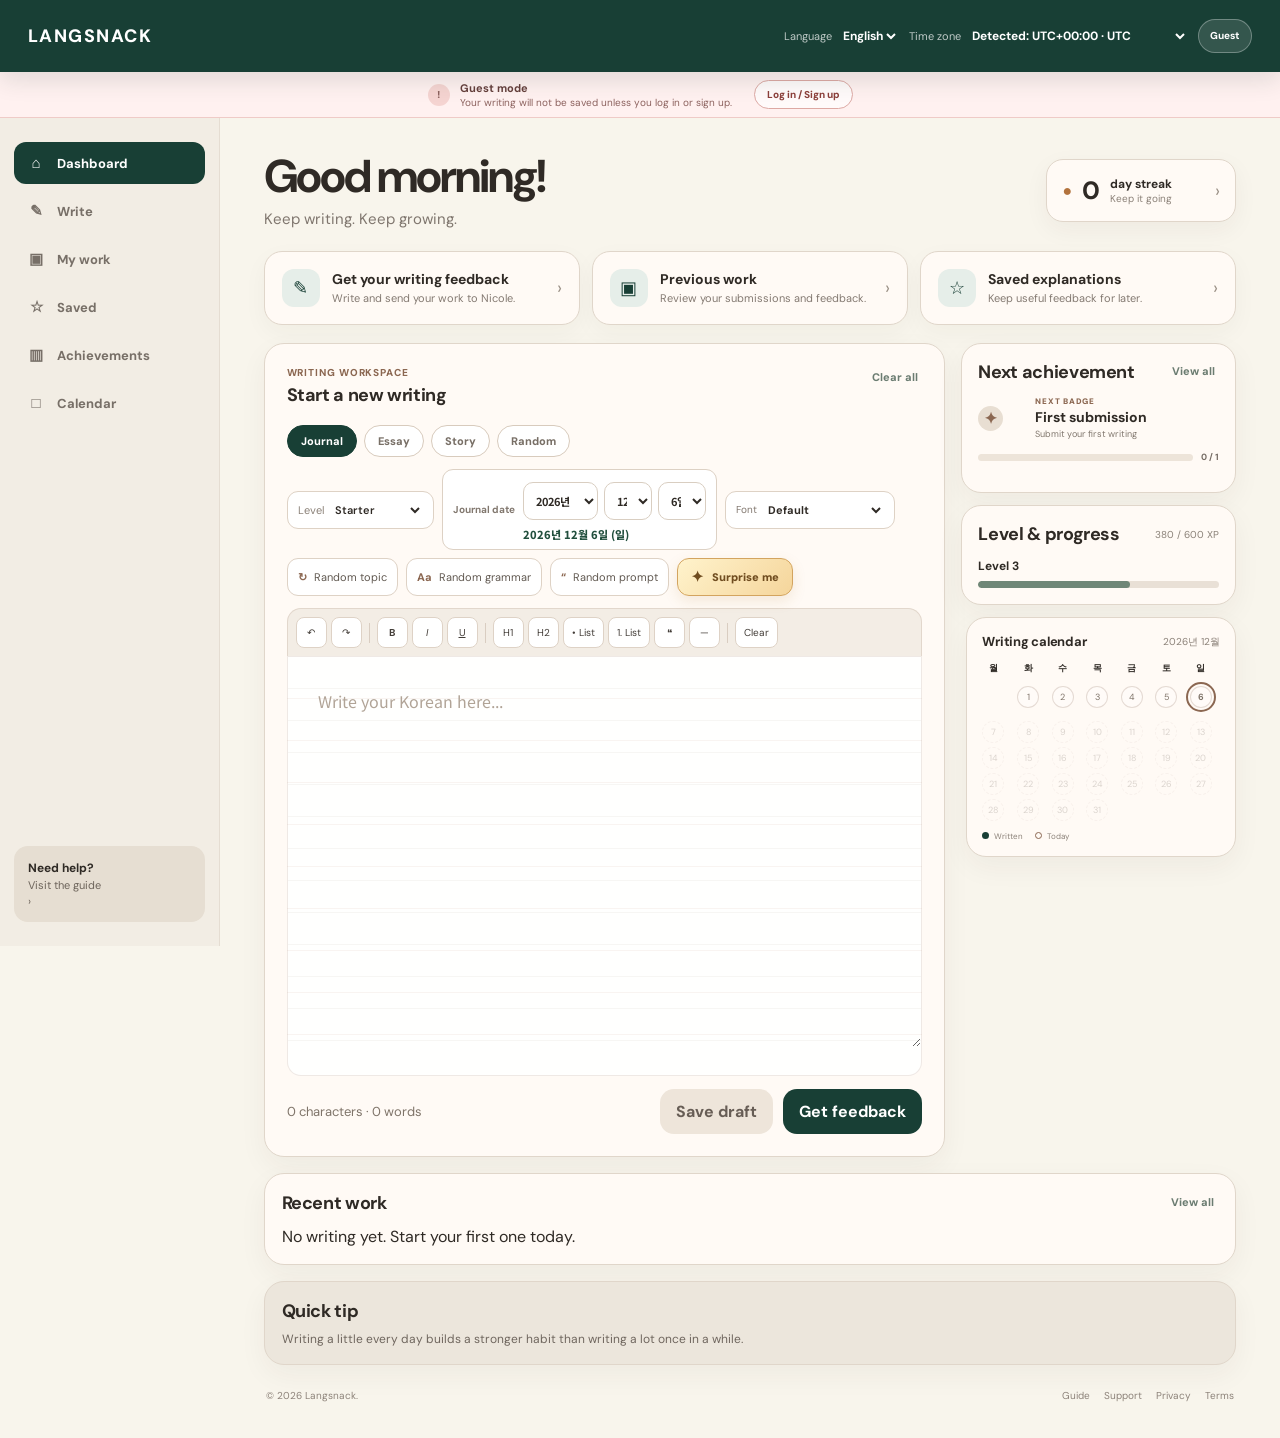
==== commit b05911a9: "Update index.html" ====
--- a/index.html
+++ b/index.html
@@ -106,7 +106,7 @@
         <div class="writing-controls">
           <label class="level-control"><span id="levelLabel">Level</span><select id="levelSelect"><option value="starter">Starter</option><option value="beginner">Beginner</option><option value="intermediate">Intermediate</option><option value="advanced">Advanced</option></select></label>
           <label class="main-journal-date" id="mainJournalDateField"><span id="mainJournalDateLabel">Journal date</span><input id="mainJournalDateInput" type="date" aria-label="Journal date"></label>
-          <label class="writing-font-control"><span>Font</span><selectid="writingFontSelect"aria-label="Writing font"></select></label>
+          <label class="writing-font-control"><span>Font</span><select id="writingFontSelect" aria-label="Writing font"></select></label>
           <button class="recommend-button" data-generator="topic" type="button"><span>↻</span><span id="topicButtonText">Random topic</span></button>
           <button class="recommend-button" data-generator="grammar" type="button"><span>Aa</span><span id="grammarButtonText">Random grammar</span></button>
           <button class="recommend-button" data-generator="prompt" type="button"><span>“</span><span id="promptButtonText">Random prompt</span></button>
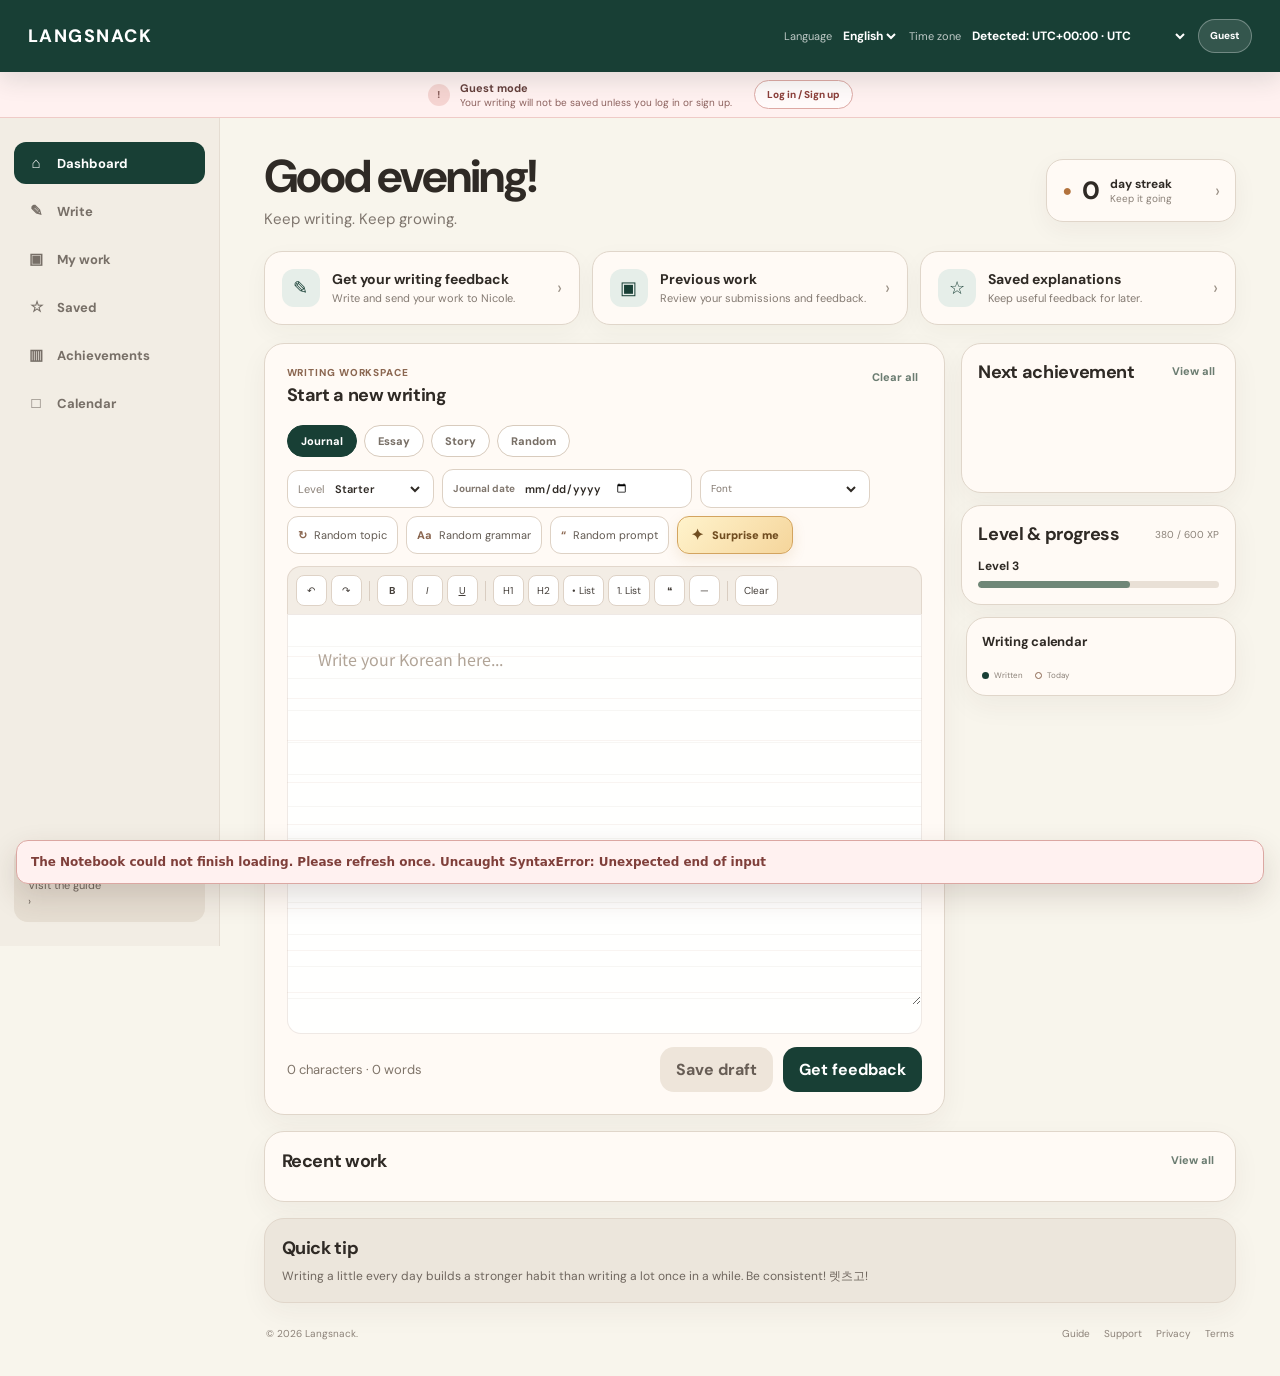
==== commit ee79656f: "Update index.html" ====
--- a/index.html
+++ b/index.html
@@ -262,8 +262,13 @@
 var allBadgesGrid = document.getElementById("allBadgesGrid");
 
 const state=getJournalState();
-let activeGenerator="prompt";
-let activeCategory="journal";
+let activeGenerator = "prompt";
+let activeCategory = "journal";
+
+let selectedRecommendation = {
+  type: "",
+  text: ""
+};
 
 const translations={
  en:{language:"Language",timezone:"Time zone",dashboard:"Dashboard",write:"Write",work:"My work",saved:"Saved",achievements:"Achievements",calendar:"Calendar",help:"Need help?",guide:"Visit the guide",greetingMorning:"Good morning",greetingAfternoon:"Good afternoon",greetingEvening:"Good evening",subtitle:"Keep writing. Keep growing.",dayStreak:"day streak",keepGoing:"Keep it going",feedbackTitle:"Get your writing feedback",feedbackSub:"Write and send your work to Nicole.",workTitle:"Previous work",workSub:"Review your submissions and feedback.",savedTitle:"Saved explanations",savedSub:"Keep useful feedback for later.",workspace:"Writing workspace",startWriting:"Start a new writing",clearAll:"Clear all",journal:"Journal",essay:"Essay",story:"Story",random:"Random",level:"Level",topic:"Random topic",grammar:"Random grammar",prompt:"Random prompt",surprise:"Surprise me",another:"Try another",placeholder:"Write your Korean here...",characters:" characters",words:" words",save:"Save draft",submit:"Get feedback",badgeTitle:"Next achievement",viewAll:"View all",progress:"Level & progress",calendarTitle:"Writing calendar",written:"Written",today:"Today",recent:"Recent work",daily:"Today’s random picks",newPick:"Reveal",usedToday:"Used today",revealPick:"Click to reveal",tip:"Quick tip",tipText:"Writing a little every day builds a stronger habit than writing a lot once in a while.",draftSaved:"Draft saved.",writeFirst:"Write something before saving.",cleared:"Writing cleared.",noEntries:"No writing yet. Start your first one today.",topicLabel:"Topic",grammarLabel:"Grammar",promptLabel:"Prompt",journalDate:"Journal date"},
@@ -342,8 +347,21 @@
 }
 function updateCounts(){charCount.textContent=journalText.value.replace(/\s/g,"").length;wordCount.textContent=journalText.value.trim()?journalText.value.trim().split(/\s+/).length:0}
 function pick(type){const arr=content[levelSelect.value][type];return arr[Math.floor(Math.random()*arr.length)]}
-function showRecommendation(type){activeGenerator=type;generatorLabel.textContent=tr(type+"Label");generatorText.textContent=pick(type);generatorOutput.hidden=false}
-function saveEntry(){const text=journalText.value.trim();if(!text){showToast(tr("writeFirst"));return}const existing=state.entries.findIndex(e=>e.date===dateKey()&&e.status==="draft");const entry={id:existing>=0?state.entries[existing].id:crypto.randomUUID(),date:activeCategory==="journal"?(mainJournalDateInput.value||dateKey()):dateKey(),journalDate:activeCategory==="journal"?(mainJournalDateInput.value||dateKey()):null,createdAt:new Date().toISOString(),text,level:levelSelect.value,status:"draft",category:activeCategory};if(existing>=0)state.entries[existing]=entry;else state.entries.unshift(entry);state.lastDraft=text;state.level=levelSelect.value;saveJournalState(state);renderAll();showToast(tr("draftSaved"))}
+function showRecommendation(type) {
+  activeGenerator = type;
+
+  const value = pick(type);
+
+  selectedRecommendation = {
+    type,
+    text: value
+  };
+
+  generatorLabel.textContent = tr(type + "Label");
+  generatorText.textContent = value;
+
+  generatorOutput.hidden = false;
+}function saveEntry(){const text=journalText.value.trim();if(!text){showToast(tr("writeFirst"));return}const existing=state.entries.findIndex(e=>e.date===dateKey()&&e.status==="draft");const entry={id:existing>=0?state.entries[existing].id:crypto.randomUUID(),date:activeCategory==="journal"?(mainJournalDateInput.value||dateKey()):dateKey(),journalDate:activeCategory==="journal"?(mainJournalDateInput.value||dateKey()):null,createdAt:new Date().toISOString(),text,level:levelSelect.value,status:"draft",category:activeCategory};if(existing>=0)state.entries[existing]=entry;else state.entries.unshift(entry);state.lastDraft=text;state.level=levelSelect.value;saveJournalState(state);renderAll();showToast(tr("draftSaved"))}
 function renderEntries(){entriesList.innerHTML="";if(!state.entries.length){entriesList.innerHTML=`<div class="empty-state">${tr("noEntries")}</div>`;return}state.entries.slice(0,5).forEach(e=>{const item=document.createElement("button");item.className="recent-item";item.innerHTML=`<span class="recent-icon">✎</span><span class="recent-copy"><strong>${escapeHTML(e.text.slice(0,40))}${e.text.length>40?"…":""}</strong><small>${e.journalDate?escapeHTML(formatKoreanDateOnly(e.journalDate)):escapeHTML(e.category||e.level)}</small></span><span class="recent-status">${e.status==="draft"?(state.language==="ko"?"임시 저장":"Draft"):(state.language==="ko"?"작성 완료":"Written")}</span><span class="card-arrow">›</span>`;item.onclick=()=>{journalText.value=e.text;levelSelect.value=e.level;activeCategory=e.category||"journal";mainJournalDateInput.value=e.journalDate||e.date||dateKey();updateMainJournalDateVisibility();document.querySelectorAll('.category-tab').forEach(x=>x.classList.toggle('active',x.dataset.category===activeCategory));updateCounts();document.getElementById('writing').scrollIntoView({behavior:'smooth'})};entriesList.appendChild(item)})}
 function renderCalendar(){calendarGrid.innerHTML="";const labels=["월","화","수","목","금","토","일"];labels.forEach(d=>{const s=document.createElement("span");s.className="day-label";s.textContent=d;calendarGrid.appendChild(s)});const cur=getDateParts(),first=new Date(cur.year,cur.month-1,1),offset=(first.getDay()+6)%7,dim=new Date(cur.year,cur.month,0).getDate(),written=new Set([...state.entries.map(e=>e.date),...getSubmissions().map(x=>x.journalDate||String(x.submittedAt||"").slice(0,10)).filter(Boolean)]);for(let i=0;i<offset;i++)calendarGrid.appendChild(document.createElement("span"));for(let d=1;d<=dim;d++){const s=document.createElement("span");s.className="calendar-day";s.textContent=d;const k=`${cur.year}-${String(cur.month).padStart(2,"0")}-${String(d).padStart(2,"0")}`;if(written.has(k))s.classList.add("written");if(d===cur.day)s.classList.add("today");if(d>cur.day)s.classList.add("future");calendarGrid.appendChild(s)}calendarMonthLabel.textContent=new Intl.DateTimeFormat("ko-KR",{timeZone:state.timezone,year:"numeric",month:"long"}).format(new Date())}
 function renderStreak(){streakCount.textContent=getStreak()}
@@ -395,6 +413,12 @@
  generatorText.innerHTML=`<span class="shuffle-copy">${state.language==="ko"?"추천을 고르는 중...":"Mixing your ideas..."}</span>`;
  setTimeout(()=>{
    const topic=pick("topic"),grammar=pick("grammar"),prompt=pick("prompt");
+   selectedRecommendation = {
+  type: "surprise",
+  topic,
+  grammar,
+  prompt
+};
    generatorText.innerHTML=`<span class="surprise-result"><small>TOPIC</small><b>${escapeHTML(topic)}</b></span><span class="surprise-result"><small>GRAMMAR</small><b>${escapeHTML(grammar)}</b></span><span class="surprise-result full"><small>PROMPT</small><b>${escapeHTML(prompt)}</b></span>`;
    activeGenerator="surprise"; button.classList.remove("is-shuffling"); button.disabled=false;
  },850);
@@ -418,7 +442,20 @@
 window.addEventListener("langsnack:timezone-change",event=>{state.timezone=event.detail.timeZone;saveJournalState(state);applyLanguage()});
 languageSelect.onchange=()=>{state.language=languageSelect.value;saveJournalState(state);applyLanguage()};
 saveDraftBtn.onclick=saveEntry;
-submitBtn.onclick=()=>{const text=journalText.value.trim();if(!text){showToast(tr("writeFirst"));return}const draft={entryId:crypto.randomUUID(),journal:text,level:levelSelect.value,date:dateKey(),language:state.language,category:activeCategory,journalDate:activeCategory==="journal"?(mainJournalDateInput.value||dateKey()):null};sessionStorage.setItem(LS.reviewDraft,JSON.stringify(draft));location.href="submit.html"};
+submitBtn.onclick=()=>{const text=journalText.value.trim();if(!text){showToast(tr("writeFirst"));return}const draft = {
+  entryId: crypto.randomUUID(),
+  journal: text,
+  level: levelSelect.value,
+  date: dateKey(),
+  language: state.language,
+  category: activeCategory,
+  journalDate:
+    activeCategory === "journal"
+      ? (mainJournalDateInput.value || dateKey())
+      : null,
+
+  recommendation: selectedRecommendation
+};
 viewAchievementsBtn.onclick=()=>{achievementModal.hidden=false;document.body.classList.add('modal-open')};
 document.querySelectorAll('[data-close-badges]').forEach(el=>el.onclick=()=>{achievementModal.hidden=true;document.body.classList.remove('modal-open')});
 function updateMainJournalDateVisibility(){
--- a/shared.css
+++ b/shared.css
@@ -1854,3 +1854,100 @@
     min-width: 0;
   }
 }
+
+/* =========================================================
+   REVIEW PAGE — SAVE AS PDF
+   ========================================================= */
+
+@media print {
+  @page {
+    size: A4;
+    margin: 16mm;
+  }
+
+  html,
+  body {
+    background: #fff !important;
+    color: #000 !important;
+  }
+
+  body {
+    print-color-adjust: exact;
+    -webkit-print-color-adjust: exact;
+  }
+
+  /* Hide website controls */
+  .nb-header,
+  .nb-nav,
+  .nb-actions,
+  .print-hide,
+  .review-progress-card,
+  .discussion-card,
+  .review-attachments,
+  .toast {
+    display: none !important;
+  }
+
+  .nb-shell,
+  .nb-main {
+    width: 100% !important;
+    max-width: none !important;
+    min-height: 0 !important;
+    margin: 0 !important;
+    padding: 0 !important;
+    background: #fff !important;
+  }
+
+  .review-page-head {
+    display: block !important;
+    margin-bottom: 18px !important;
+  }
+
+  .review-page-head h1 {
+    font-size: 24px !important;
+  }
+
+  /* Original and correction print vertically */
+  .review-compare-grid {
+    display: block !important;
+  }
+
+  .review-pane {
+    display: block !important;
+    margin-bottom: 18px !important;
+    border: 1px solid #bbb !important;
+    box-shadow: none !important;
+    break-inside: avoid;
+  }
+
+  .review-pane-head {
+    padding: 12px 14px !important;
+    background: #f4f4f4 !important;
+  }
+
+  .review-writing {
+    min-height: 0 !important;
+    padding: 15px !important;
+    background: #fff !important;
+    color: #000 !important;
+    font-size: 12pt !important;
+    line-height: 1.7 !important;
+    overflow: visible !important;
+  }
+
+  .teacher-note-card {
+    margin: 12px !important;
+    border: 1px solid #bbb !important;
+    background: #fff !important;
+    break-inside: avoid;
+  }
+
+  .nb-bookmark {
+    display: none !important;
+  }
+.review-page-head h1{
+    font-size:40px !important;
+    line-height:1.05 !important;
+}
+}
+
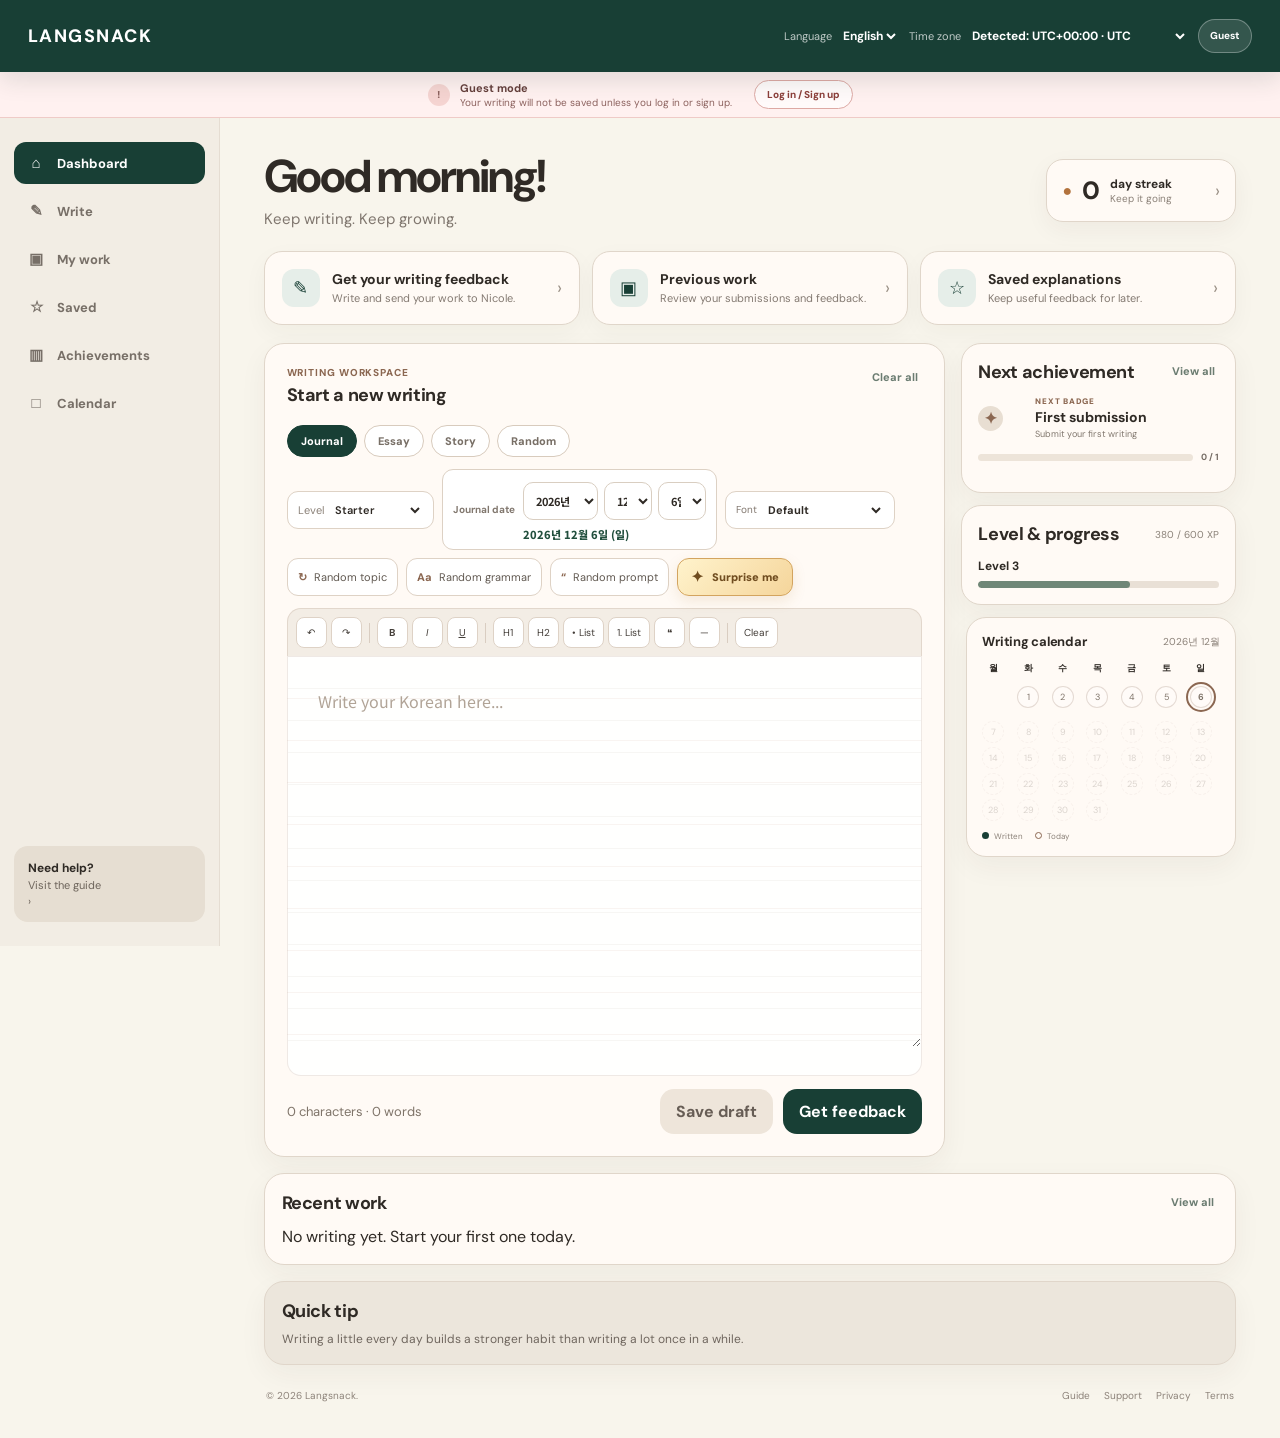
==== commit 6ca25a59: "Update index.html" ====
--- a/index.html
+++ b/index.html
@@ -442,19 +442,35 @@
 window.addEventListener("langsnack:timezone-change",event=>{state.timezone=event.detail.timeZone;saveJournalState(state);applyLanguage()});
 languageSelect.onchange=()=>{state.language=languageSelect.value;saveJournalState(state);applyLanguage()};
 saveDraftBtn.onclick=saveEntry;
-submitBtn.onclick=()=>{const text=journalText.value.trim();if(!text){showToast(tr("writeFirst"));return}const draft = {
-  entryId: crypto.randomUUID(),
-  journal: text,
-  level: levelSelect.value,
-  date: dateKey(),
-  language: state.language,
-  category: activeCategory,
-  journalDate:
-    activeCategory === "journal"
-      ? (mainJournalDateInput.value || dateKey())
-      : null,
-
-  recommendation: selectedRecommendation
+submitBtn.onclick = () => {
+  const text = journalText.value.trim();
+
+  if (!text) {
+    showToast(tr("writeFirst"));
+    return;
+  }
+
+  const draft = {
+    entryId: crypto.randomUUID(),
+    journal: text,
+    level: levelSelect.value,
+    date: dateKey(),
+    language: state.language,
+    category: activeCategory,
+    journalDate:
+      activeCategory === "journal"
+        ? (mainJournalDateInput.value || dateKey())
+        : null,
+
+    recommendation: selectedRecommendation
+  };
+
+  sessionStorage.setItem(
+    LS.reviewDraft,
+    JSON.stringify(draft)
+  );
+
+  location.href = "submit.html";
 };
 viewAchievementsBtn.onclick=()=>{achievementModal.hidden=false;document.body.classList.add('modal-open')};
 document.querySelectorAll('[data-close-badges]').forEach(el=>el.onclick=()=>{achievementModal.hidden=true;document.body.classList.remove('modal-open')});
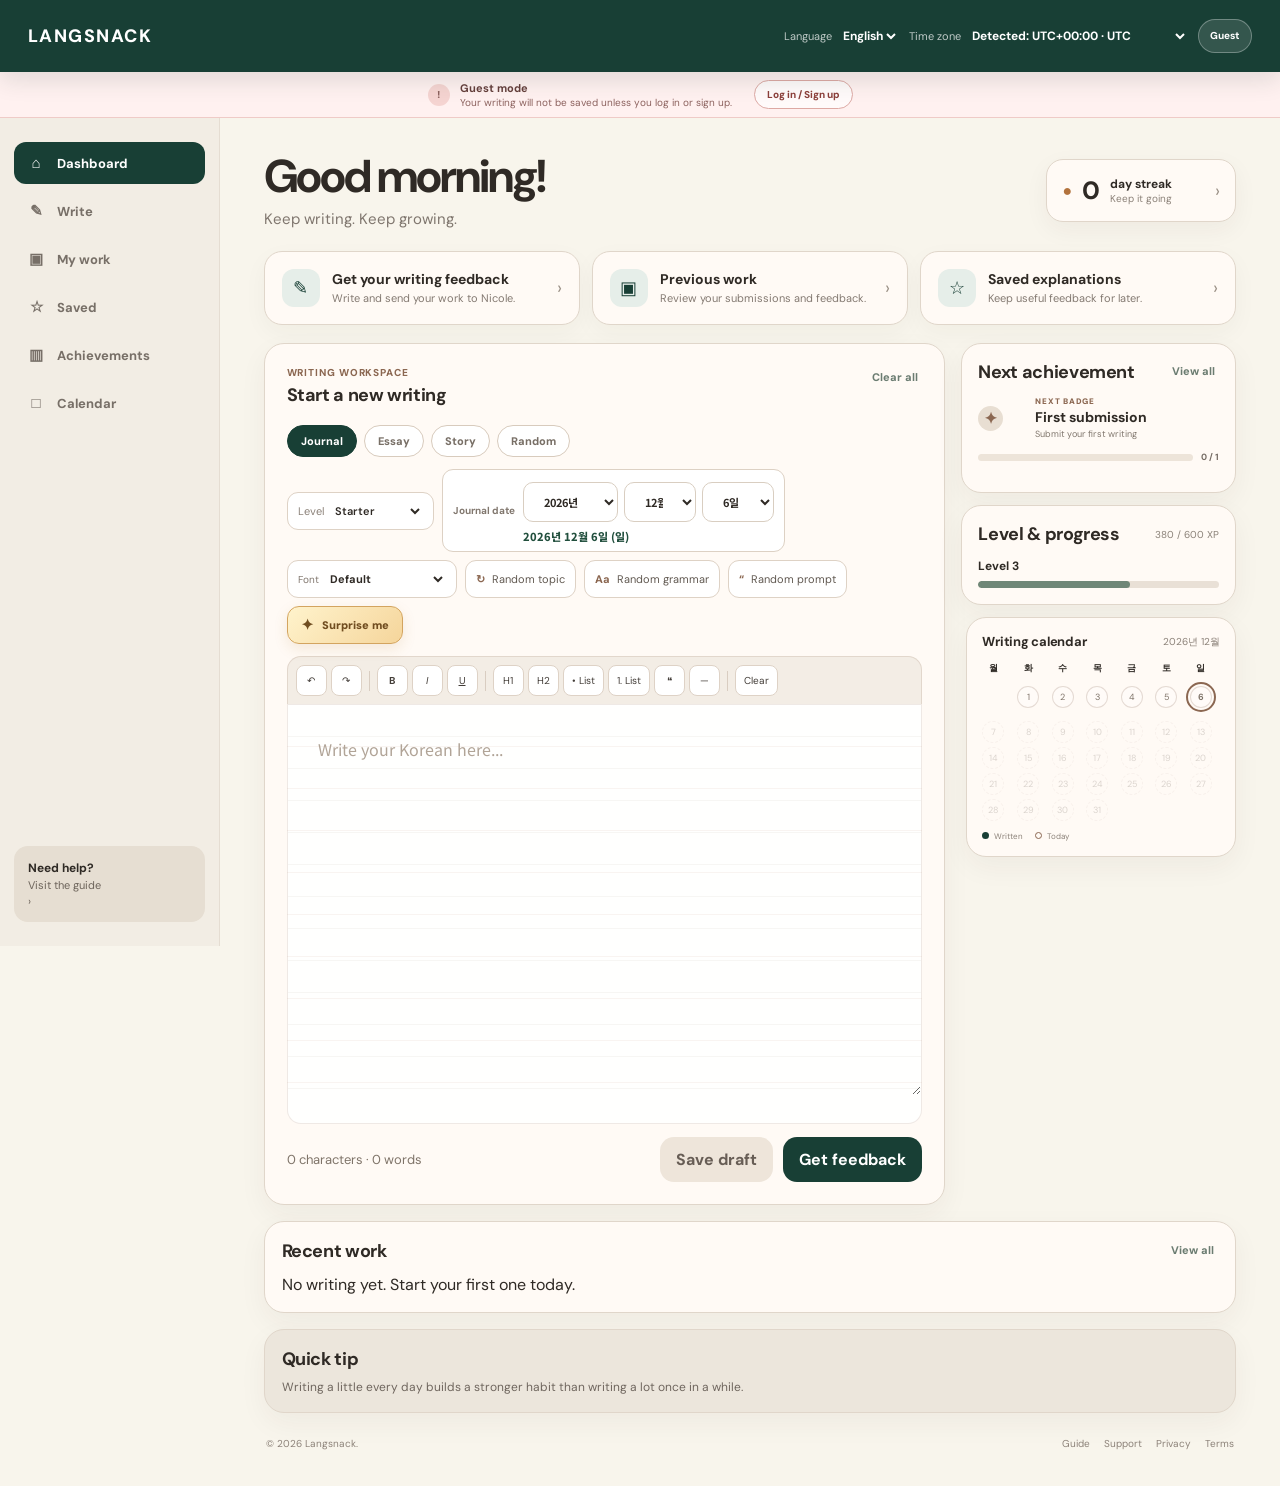
==== commit b870eecd: "Update index.html" ====
--- a/index.html
+++ b/index.html
@@ -469,7 +469,19 @@
     LS.reviewDraft,
     JSON.stringify(draft)
   );
-
+// Clear current draft
+state.lastDraft = "";
+state.journalDate = "";
+saveJournalState(state);
+
+journalText.value = "";
+mainJournalDateInput.value = "";
+selectedRecommendation = {
+  type: "",
+  text: ""
+};
+
+updateCounts();
   location.href = "submit.html";
 };
 viewAchievementsBtn.onclick=()=>{achievementModal.hidden=false;document.body.classList.add('modal-open')};
@@ -593,6 +605,11 @@
 
 window.parent?.postMessage({
   source: "langsnack-journal",
+  type: "hideVoiceRecorder"
+}, "*");
+  
+  window.parent?.postMessage({
+  source: "langsnack-journal",
   type: "appReady"
 }, "*");
 </script>
--- a/shared.css
+++ b/shared.css
@@ -1,9 +1,9 @@
 
 :root{
-  --paper:#f6f0e7;--paper-deep:#eee4d7;--ink:#2f2a25;--muted:#7f7469;
-  --line:#d7c9b9;--accent:#8b6751;--accent-soft:#e8d8c9;
-  --card:rgba(255,255,255,.62);--success:#5f7a65;--warning:#9a7340;
-  --danger:#a45d55;--shadow:0 18px 45px rgba(70,50,35,.10);--radius:22px
+--paper:#f6f0e7;--paper-deep:#eee4d7;--ink:#2f2a25;--muted:#7f7469;
+--line:#d7c9b9;--accent:#8b6751;--accent-soft:#e8d8c9;
+--card:rgba(255,255,255,.62);--success:#5f7a65;--warning:#9a7340;
+--danger:#a45d55;--shadow:0 18px 45px rgba(70,50,35,.10);--radius:22px
 }
 *{box-sizing:border-box}html{scroll-behavior:smooth}
 body{margin:0;min-height:100vh;color:var(--ink);font-family:"DM Sans",sans-serif;background:radial-gradient(circle at top left,rgba(255,255,255,.85),transparent 34%),linear-gradient(145deg,var(--paper),#f9f6f1 55%,var(--paper-deep))}
@@ -56,161 +56,161 @@
 
 /* Secondary pages: submission, history and teacher dashboard */
 .header-actions{
-  display:flex;
-  align-items:center;
-  gap:8px;
-  margin-left:auto;
+display:flex;
+align-items:center;
+gap:8px;
+margin-left:auto;
 }
 .control{
-  display:flex;
-  align-items:center;
-  gap:6px;
-  padding:7px 9px;
-  border:1px solid rgba(139,103,81,.2);
-  border-radius:999px;
-  background:rgba(255,255,255,.5);
+display:flex;
+align-items:center;
+gap:6px;
+padding:7px 9px;
+border:1px solid rgba(139,103,81,.2);
+border-radius:999px;
+background:rgba(255,255,255,.5);
 }
 .control label{
-  color:var(--muted);
-  font-size:10px;
+color:var(--muted);
+font-size:10px;
 }
 .control select{
-  max-width:180px;
+max-width:180px;
 }
 
 .form-layout{
-  align-items:start;
+align-items:start;
 }
 .form-layout > .page-card{
-  min-width:0;
+min-width:0;
 }
 .form-layout > aside{
-  position:sticky;
-  top:18px;
+position:sticky;
+top:18px;
 }
 
 .steps{
-  display:grid;
-  gap:14px;
-  margin-top:20px;
+display:grid;
+gap:14px;
+margin-top:20px;
 }
 .step{
-  display:grid;
-  grid-template-columns:34px minmax(0,1fr);
-  gap:12px;
-  align-items:start;
+display:grid;
+grid-template-columns:34px minmax(0,1fr);
+gap:12px;
+align-items:start;
 }
 .step-num{
-  width:34px;
-  height:34px;
-  display:grid;
-  place-items:center;
-  border-radius:50%;
-  background:var(--accent-soft);
-  color:var(--accent);
-  font-size:12px;
-  font-weight:700;
+width:34px;
+height:34px;
+display:grid;
+place-items:center;
+border-radius:50%;
+background:var(--accent-soft);
+color:var(--accent);
+font-size:12px;
+font-weight:700;
 }
 .step strong{
-  display:block;
-  margin:1px 0 4px;
-  font-size:13px;
-  line-height:1.35;
+display:block;
+margin:1px 0 4px;
+font-size:13px;
+line-height:1.35;
 }
 .step span{
-  display:block;
-  color:var(--muted);
-  font-size:12px;
-  line-height:1.5;
+display:block;
+color:var(--muted);
+font-size:12px;
+line-height:1.5;
 }
 .submission-head{
-  align-items:flex-start;
+align-items:flex-start;
 }
 .submission-head strong{
-  display:block;
-  font-size:16px;
-  line-height:1.3;
+display:block;
+font-size:16px;
+line-height:1.3;
 }
 .rich-editor .toolbar label{
-  display:inline-flex;
-  align-items:center;
-  gap:4px;
-  font-size:11px;
-  font-weight:700;
+display:inline-flex;
+align-items:center;
+gap:4px;
+font-size:11px;
+font-weight:700;
 }
 .rich-editor .toolbar input[type="color"]{
-  width:38px;
-  padding:4px;
+width:38px;
+padding:4px;
 }
 .editor-note{
-  margin:8px 0 0;
-  color:var(--muted);
-  font-size:12px;
-  line-height:1.5;
+margin:8px 0 0;
+color:var(--muted);
+font-size:12px;
+line-height:1.5;
 }
 .page-card .actions{
-  margin-top:20px;
+margin-top:20px;
 }
 .page-card .actions .button{
-  min-width:92px;
+min-width:92px;
 }
 #emailNotice{
-  margin-top:20px!important;
+margin-top:20px!important;
 }
 #studentEditorMount .editor-content{
-  min-height:360px;
+min-height:360px;
 }
 #teacherEditorMount .editor-content{
-  min-height:300px;
+min-height:300px;
 }
 
 @media(max-width:900px){
-  .form-layout > aside{
-    position:static;
-  }
+.form-layout > aside{
+position:static;
+}
 }
 
 @media(max-width:650px){
-  .topbar-actions{
-    width:100%;
-    justify-content:flex-start;
-    margin-left:0;
-  }
-  .header-timezone{
-    flex:1;
-  }
-  .header-timezone select{
-    width:100%;
-    max-width:none;
-  }
-  .page-nav{
-    padding:0 2px;
-  }
-  .form-layout{
-    gap:10px;
-  }
-  .page-card{
-    padding:16px 13px;
-    border-radius:18px;
-  }
-  .page-title{
-    font-size:24px;
-  }
-  .rich-editor .toolbar{
-    overflow-x:auto;
-    flex-wrap:nowrap;
-  }
-  .rich-editor .toolbar > *{
-    flex:0 0 auto;
-  }
-  #studentEditorMount .editor-content{
-    min-height:300px;
-  }
+.topbar-actions{
+width:100%;
+justify-content:flex-start;
+margin-left:0;
+}
+.header-timezone{
+flex:1;
+}
+.header-timezone select{
+width:100%;
+max-width:none;
+}
+.page-nav{
+padding:0 2px;
+}
+.form-layout{
+gap:10px;
+}
+.page-card{
+padding:16px 13px;
+border-radius:18px;
+}
+.page-title{
+font-size:24px;
+}
+.rich-editor .toolbar{
+overflow-x:auto;
+flex-wrap:nowrap;
+}
+.rich-editor .toolbar > *{
+flex:0 0 auto;
+}
+#studentEditorMount .editor-content{
+min-height:300px;
+}
 }
 
 /* =========================================================
-   LANGSNACK TEACHER DASHBOARD V2
-   ========================================================= */
+  LANGSNACK TEACHER DASHBOARD V2
+  ========================================================= */
 .teacher-os-body{background:#f4f0ea;color:#2c2926;min-height:100vh}
 .teacher-os-shell{width:min(1720px,calc(100% - 32px));margin:auto;padding:24px 0 56px}
 .teacher-os-header{display:flex;justify-content:space-between;align-items:flex-start;gap:20px;margin-bottom:18px}
@@ -226,8 +226,8 @@
 @media(max-width:680px){.teacher-os-shell{width:100%;padding:10px 8px 30px}.teacher-os-header{display:block}.teacher-header-tools{justify-content:flex-start;margin-top:12px}.teacher-stat-grid,.teacher-widget-row{grid-template-columns:1fr 1fr}.teacher-widget-row .teacher-widget{grid-column:1/-1}.teacher-main-grid{gap:8px}.teacher-queue-card,.teacher-workspace-card{border-radius:17px}.teacher-filter-row{grid-template-columns:1fr}.workspace-topbar{padding:14px}.correction-area{padding:10px}.workspace-sidebar{padding:0 10px 10px;grid-template-columns:1fr}.teacher-stat-card{min-height:118px}.private-pill{display:none}}
 
 /* =========================================================
-   LANGSNACK NOTEBOOK HOME V2.1
-   ========================================================= */
+  LANGSNACK NOTEBOOK HOME V2.1
+  ========================================================= */
 .notebook-home{background:#f8f5ec;color:#2f2a25;min-height:100vh}
 .notebook-header{height:72px;display:flex;align-items:center;justify-content:space-between;gap:24px;padding:0 28px;background:#183f35;color:#fff;position:sticky;top:0;z-index:50;box-shadow:0 8px 24px rgba(20,48,41,.12)}
 .notebook-logo{font-size:18px;font-weight:800;letter-spacing:.08em;color:#fff}
@@ -333,9 +333,9 @@
 
 /* V3.4 date, achievement and submission editor fixes */
 .main-journal-date{
-  display:flex;align-items:center;gap:8px;min-height:39px;padding:7px 10px;
-  border:1px solid #ddd1c4;border-radius:11px;background:#fff;color:#81776e;
-  font-size:10px;font-weight:700;
+display:flex;align-items:center;gap:8px;min-height:39px;padding:7px 10px;
+border:1px solid #ddd1c4;border-radius:11px;background:#fff;color:#81776e;
+font-size:10px;font-weight:700;
 }
 .main-journal-date input{border:0;outline:0;background:transparent;color:#2f2a25;font:600 11px "DM Sans",sans-serif}
 .achievements-card{display:block!important;visibility:visible!important;min-height:150px}
@@ -347,15 +347,15 @@
 .nb-writing-editor-mount .editor-content{display:block!important;min-height:370px;width:100%;padding:24px;outline:0;background:#fff;font-family:"Noto Sans KR","Nanum Myeongjo",sans-serif;font-size:17px;line-height:1.9}
 .nb-writing-editor-mount .editor-content:empty:before{content:attr(data-placeholder);color:#aaa095}
 @media(max-width:650px){
-  .main-journal-date{width:100%;justify-content:space-between}
-  .nb-writing-editor-mount,.nb-writing-editor-mount .rich-editor{min-height:350px}
-  .nb-writing-editor-mount .editor-content{min-height:300px;padding:17px;font-size:16px}
+.main-journal-date{width:100%;justify-content:space-between}
+.nb-writing-editor-mount,.nb-writing-editor-mount .rich-editor{min-height:350px}
+.nb-writing-editor-mount .editor-content{min-height:300px;padding:17px;font-size:16px}
 }
 
 
 /* V4 stable Korean date picker */
-.korean-date-picker{display:grid;grid-template-columns:1.25fr .8fr .8fr;gap:6px;align-items:center;margin-top:5px}
-.korean-date-picker select{width:100%;min-width:0;padding:9px 8px;border:1px solid #d9cec1;border-radius:10px;background:#fff;color:#2f2a25;font-family:"Noto Sans KR","DM Sans",sans-serif;font-size:11px;font-weight:700}
+.korean-date-picker{display:grid;grid-template-columns:1.25fr .95fr .95fr;gap:6px;align-items:center;margin-top:5px}
+.korean-date-picker select{width:100%;min-width:0;padding:10px 16px;border:1px solid #d9cec1;border-radius:10px;background:#fff;color:#2f2a25;font-family:"Noto Sans KR","DM Sans",sans-serif;font-size:11px;font-weight:700}
 .korean-date-preview{grid-column:1/-1;color:#214f3d;font-family:"Noto Sans KR","DM Sans",sans-serif;font-size:11px;font-weight:800}
 .main-journal-date{min-width:250px}
 .main-journal-date>input[type=hidden]{display:none}
@@ -364,8 +364,8 @@
 
 
 /* =========================================================
-   V4.1 REVIEW PAGE + DISCUSSION THREAD
-   ========================================================= */
+  V4.1 REVIEW PAGE + DISCUSSION THREAD
+  ========================================================= */
 .review-page-head{align-items:center}
 .review-progress-card{margin-bottom:16px}
 .review-progress-head h2{margin:2px 0 0;font-size:18px}
@@ -421,1533 +421,1532 @@
 
 
 /* =========================================================
-   V4.2 SAVED EXPLANATIONS
-   ========================================================= */
+  V4.2 SAVED EXPLANATIONS
+  ========================================================= */
 .saved-page{
-  display:grid;
-  gap:18px;
+display:grid;
+gap:18px;
 }
 .saved-hero{
-  display:flex;
-  align-items:flex-end;
-  justify-content:space-between;
-  gap:28px;
-  padding:10px 0 8px;
+display:flex;
+align-items:flex-end;
+justify-content:space-between;
+gap:28px;
+padding:10px 0 8px;
 }
 .saved-hero h1{
-  margin:8px 0 10px;
-  font-size:clamp(38px,6vw,68px);
-  line-height:.98;
-  letter-spacing:-.055em;
+margin:8px 0 10px;
+font-size:clamp(38px,6vw,68px);
+line-height:.98;
+letter-spacing:-.055em;
 }
 .saved-hero p{
-  max-width:680px;
-  margin:0;
-  color:#7d736a;
-  font-size:16px;
-  line-height:1.6;
+max-width:680px;
+margin:0;
+color:#7d736a;
+font-size:16px;
+line-height:1.6;
 }
 .saved-summary{
-  min-width:130px;
-  display:grid;
-  justify-items:end;
-  padding-bottom:5px;
+min-width:130px;
+display:grid;
+justify-items:end;
+padding-bottom:5px;
 }
 .saved-summary strong{
-  font-size:36px;
-  line-height:1;
-  color:#164b3b;
+font-size:36px;
+line-height:1;
+color:#164b3b;
 }
 .saved-summary span{
-  margin-top:5px;
-  color:#887a6d;
-  font-size:11px;
-  font-weight:700;
-  text-transform:uppercase;
-  letter-spacing:.08em;
+margin-top:5px;
+color:#887a6d;
+font-size:11px;
+font-weight:700;
+text-transform:uppercase;
+letter-spacing:.08em;
 }
 .saved-toolbar{
-  display:flex;
-  justify-content:flex-end;
-  padding:4px 0;
+display:flex;
+justify-content:flex-end;
+padding:4px 0;
 }
 .saved-search{
-  width:min(360px,100%);
-  display:flex;
-  align-items:center;
-  gap:10px;
-  padding:0 14px;
-  border:1px solid #decfbe;
-  border-radius:16px;
-  background:rgba(255,255,255,.72);
-  box-shadow:0 8px 24px rgba(64,44,30,.04);
+width:min(360px,100%);
+display:flex;
+align-items:center;
+gap:10px;
+padding:0 14px;
+border:1px solid #decfbe;
+border-radius:16px;
+background:rgba(255,255,255,.72);
+box-shadow:0 8px 24px rgba(64,44,30,.04);
 }
 .saved-search span{
-  color:#8f7e70;
-  font-size:20px;
+color:#8f7e70;
+font-size:20px;
 }
 .saved-search input{
-  width:100%;
-  height:48px;
-  border:0;
-  outline:0;
-  background:transparent;
-  color:#302a26;
-  font-size:13px;
+width:100%;
+height:48px;
+border:0;
+outline:0;
+background:transparent;
+color:#302a26;
+font-size:13px;
 }
 .nb-saved-grid{
-  display:grid;
-  grid-template-columns:repeat(2,minmax(0,1fr));
-  gap:14px;
+display:grid;
+grid-template-columns:repeat(2,minmax(0,1fr));
+gap:14px;
 }
 .saved-note-card{
-  min-width:0;
-  display:grid;
-  grid-template-rows:auto 1fr auto;
-  overflow:hidden;
-  border:1px solid #dfd1c2;
-  border-radius:22px;
-  background:rgba(255,255,255,.72);
-  box-shadow:0 16px 40px rgba(69,49,35,.07);
+min-width:0;
+display:grid;
+grid-template-rows:auto 1fr auto;
+overflow:hidden;
+border:1px solid #dfd1c2;
+border-radius:22px;
+background:rgba(255,255,255,.72);
+box-shadow:0 16px 40px rgba(69,49,35,.07);
 }
 .saved-note-top{
-  display:flex;
-  align-items:center;
-  justify-content:space-between;
-  gap:12px;
-  padding:14px 16px;
-  border-bottom:1px solid #eee4da;
-  background:#fbf7f2;
+display:flex;
+align-items:center;
+justify-content:space-between;
+gap:12px;
+padding:14px 16px;
+border-bottom:1px solid #eee4da;
+background:#fbf7f2;
 }
 .saved-note-source{
-  display:inline-flex;
-  align-items:center;
-  gap:7px;
-  color:#8b6751;
-  font-size:10px;
-  font-weight:900;
-  letter-spacing:.07em;
-  text-transform:uppercase;
+display:inline-flex;
+align-items:center;
+gap:7px;
+color:#8b6751;
+font-size:10px;
+font-weight:900;
+letter-spacing:.07em;
+text-transform:uppercase;
 }
 .saved-note-source i{
-  width:22px;
-  height:22px;
-  display:grid;
-  place-items:center;
-  border-radius:50%;
-  background:#e4f0e7;
-  color:#356046;
-  font-style:normal;
+width:22px;
+height:22px;
+display:grid;
+place-items:center;
+border-radius:50%;
+background:#e4f0e7;
+color:#356046;
+font-style:normal;
 }
 .saved-remove{
-  width:34px;
-  height:34px;
-  display:grid;
-  place-items:center;
-  border:1px solid #e2d4c5;
-  border-radius:11px;
-  background:#fff;
-  color:#ca9129;
-  font-size:16px;
+width:34px;
+height:34px;
+display:grid;
+place-items:center;
+border:1px solid #e2d4c5;
+border-radius:11px;
+background:#fff;
+color:#ca9129;
+font-size:16px;
 }
 .saved-remove:hover{
-  border-color:#cfa95f;
-  background:#fffaf0;
+border-color:#cfa95f;
+background:#fffaf0;
 }
 .saved-note-body{
-  padding:20px 20px 22px;
+padding:20px 20px 22px;
 }
 .saved-note-body h2{
-  margin:0 0 14px;
-  font-size:18px;
-  letter-spacing:-.025em;
+margin:0 0 14px;
+font-size:18px;
+letter-spacing:-.025em;
 }
 .saved-note-body blockquote{
-  margin:0;
-  padding:0;
-  border:0;
-  color:#3f3934;
-  font-family:"Nanum Myeongjo",serif;
-  font-size:17px;
-  line-height:1.85;
-  white-space:pre-wrap;
+margin:0;
+padding:0;
+border:0;
+color:#3f3934;
+font-family:"Nanum Myeongjo",serif;
+font-size:17px;
+line-height:1.85;
+white-space:pre-wrap;
 }
 .saved-note-footer{
-  display:flex;
-  align-items:flex-end;
-  justify-content:space-between;
-  gap:15px;
-  padding:14px 16px;
-  border-top:1px solid #eee4da;
-  background:#fffdf9;
+display:flex;
+align-items:flex-end;
+justify-content:space-between;
+gap:15px;
+padding:14px 16px;
+border-top:1px solid #eee4da;
+background:#fffdf9;
 }
 .saved-note-footer>div{
-  display:grid;
-  gap:2px;
+display:grid;
+gap:2px;
 }
 .saved-note-footer>div span{
-  color:#9a8b7e;
-  font-size:9px;
-  font-weight:800;
-  text-transform:uppercase;
-  letter-spacing:.08em;
+color:#9a8b7e;
+font-size:9px;
+font-weight:800;
+text-transform:uppercase;
+letter-spacing:.08em;
 }
 .saved-note-footer>div strong{
-  color:#6d6259;
-  font-size:11px;
-  font-weight:600;
+color:#6d6259;
+font-size:11px;
+font-weight:600;
 }
 .saved-open-link{
-  display:inline-flex;
-  align-items:center;
-  gap:8px;
-  color:#174f3e;
-  font-size:11px;
-  font-weight:900;
+display:inline-flex;
+align-items:center;
+gap:8px;
+color:#174f3e;
+font-size:11px;
+font-weight:900;
 }
 .saved-open-link span{
-  transition:transform .18s ease;
+transition:transform .18s ease;
 }
 .saved-open-link:hover span{
-  transform:translateX(3px);
+transform:translateX(3px);
 }
 .saved-empty{
-  grid-column:1/-1;
-  min-height:360px;
-  display:grid;
-  place-items:center;
-  align-content:center;
-  gap:10px;
-  padding:34px;
-  border:1px dashed #d8c7b7;
-  border-radius:22px;
-  background:rgba(255,255,255,.48);
-  text-align:center;
+grid-column:1/-1;
+min-height:360px;
+display:grid;
+place-items:center;
+align-content:center;
+gap:10px;
+padding:34px;
+border:1px dashed #d8c7b7;
+border-radius:22px;
+background:rgba(255,255,255,.48);
+text-align:center;
 }
 .saved-empty-icon{
-  width:54px;
-  height:54px;
-  display:grid;
-  place-items:center;
-  border-radius:17px;
-  background:#f1e9df;
-  color:#9a7446;
-  font-size:27px;
+width:54px;
+height:54px;
+display:grid;
+place-items:center;
+border-radius:17px;
+background:#f1e9df;
+color:#9a7446;
+font-size:27px;
 }
 .saved-empty h2{margin:4px 0 0}
 .saved-empty p{
-  max-width:380px;
-  margin:0 0 8px;
-  color:#80746a;
+max-width:380px;
+margin:0 0 8px;
+color:#80746a;
 }
 
 /* =========================================================
-   V4.2 TEACHER DASHBOARD POLISH
-   ========================================================= */
+  V4.2 TEACHER DASHBOARD POLISH
+  ========================================================= */
 .teacher-os-body{
-  background:
-    radial-gradient(circle at top left,rgba(255,255,255,.82),transparent 32%),
-    #f4f0ea;
+background:
+radial-gradient(circle at top left,rgba(255,255,255,.82),transparent 32%),
+#f4f0ea;
 }
 .teacher-os-shell{
-  width:min(1760px,calc(100% - 36px));
-  padding-top:28px;
+width:min(1760px,calc(100% - 36px));
+padding-top:28px;
 }
 .teacher-os-header{
-  align-items:center;
-  padding:2px 3px 8px;
+align-items:center;
+padding:2px 3px 8px;
 }
 .teacher-os-header h1{
-  font-size:clamp(28px,3.5vw,42px);
+font-size:clamp(28px,3.5vw,42px);
 }
 .private-pill{
-  display:inline-flex;
-  align-items:center;
-  gap:7px;
+display:inline-flex;
+align-items:center;
+gap:7px;
 }
 .private-pill i{
-  width:7px;
-  height:7px;
-  border-radius:50%;
-  background:#4f7c5d;
-  box-shadow:0 0 0 4px rgba(79,124,93,.12);
+width:7px;
+height:7px;
+border-radius:50%;
+background:#4f7c5d;
+box-shadow:0 0 0 4px rgba(79,124,93,.12);
 }
 .teacher-stat-grid{
-  gap:14px;
-  margin-bottom:14px;
+gap:14px;
+margin-bottom:14px;
 }
 .teacher-stat-card{
-  min-height:138px;
-  padding:19px;
-  border-radius:24px;
+min-height:138px;
+padding:19px;
+border-radius:24px;
 }
 .teacher-stat-card>div{
-  margin-top:17px;
+margin-top:17px;
 }
 .teacher-widget-row{
-  gap:14px;
-  margin-bottom:14px;
+gap:14px;
+margin-bottom:14px;
 }
 .teacher-widget,
 .teacher-queue-card,
 .teacher-workspace-card{
-  border-color:rgba(91,66,48,.11);
-  border-radius:24px;
-  box-shadow:0 15px 36px rgba(56,43,32,.065);
+border-color:rgba(91,66,48,.11);
+border-radius:24px;
+box-shadow:0 15px 36px rgba(56,43,32,.065);
 }
 .teacher-widget{
-  padding:19px;
+padding:19px;
 }
 .teacher-main-grid{
-  grid-template-columns:350px minmax(0,1fr);
-  gap:14px;
+grid-template-columns:350px minmax(0,1fr);
+gap:14px;
 }
 .teacher-queue-card{
-  height:calc(100vh - 28px);
-  padding:18px;
+height:calc(100vh - 28px);
+padding:18px;
 }
 .teacher-filter-row{
-  margin-top:16px;
+margin-top:16px;
 }
 .teacher-queue-item{
-  border-radius:16px;
-  padding:13px;
-  background:#fffdf9;
+border-radius:16px;
+padding:13px;
+background:#fffdf9;
 }
 .teacher-queue-item.active{
-  border-color:#174f3e;
-  background:#edf5f0;
-  box-shadow:0 9px 20px rgba(23,79,62,.09);
+border-color:#174f3e;
+background:#edf5f0;
+box-shadow:0 9px 20px rgba(23,79,62,.09);
 }
 .teacher-workspace-card{
-  background:rgba(255,255,255,.8);
+background:rgba(255,255,255,.8);
 }
 .workspace-topbar{
-  padding:18px 21px;
-  background:#fcfaf7;
+padding:18px 21px;
+background:#fcfaf7;
 }
 .workspace-layout{
-  grid-template-columns:minmax(0,1fr) 270px;
+grid-template-columns:minmax(0,1fr) 270px;
 }
 .correction-area{
-  padding:18px;
+padding:18px;
 }
 .compare-grid{
-  gap:14px;
+gap:14px;
 }
 .compare-panel,
 .feedback-card,
 .mini-widget{
-  border-radius:18px;
+border-radius:18px;
 }
 .compare-head{
-  min-height:68px;
-  align-items:center;
-  padding:13px 15px;
+min-height:68px;
+align-items:center;
+padding:13px 15px;
 }
 .student-paper,
 .correction-panel .editor-content{
-  min-height:440px;
-  max-height:66vh;
+min-height:440px;
+max-height:66vh;
 }
 .feedback-card{
-  margin-top:14px;
-  padding:16px;
+margin-top:14px;
+padding:16px;
 }
 .feedback-card textarea{
-  min-height:125px;
-  line-height:1.65;
+min-height:125px;
+line-height:1.65;
 }
 .workspace-sidebar{
-  padding:18px 18px 18px 0;
-  gap:12px;
+padding:18px 18px 18px 0;
+gap:12px;
 }
 .mini-widget{
-  padding:15px;
-  background:#fffdf9;
+padding:15px;
+background:#fffdf9;
 }
 .action-widget{
-  top:18px;
+top:18px;
 }
 .teacher-actions .button{
-  min-height:44px;
+min-height:44px;
 }
 .teacher-empty-state{
-  min-height:720px;
+min-height:720px;
 }
 .empty-illustration{
-  width:70px;
-  height:70px;
-  border-radius:22px;
-  background:#e7f0ea;
-  color:#174f3e;
+width:70px;
+height:70px;
+border-radius:22px;
+background:#e7f0ea;
+color:#174f3e;
 }
 
 @media(max-width:980px){
-  .nb-saved-grid{grid-template-columns:1fr}
-  .saved-hero{align-items:flex-start}
-  .saved-summary{justify-items:start}
+.nb-saved-grid{grid-template-columns:1fr}
+.saved-hero{align-items:flex-start}
+.saved-summary{justify-items:start}
 }
 @media(max-width:680px){
-  .saved-hero{
-    display:grid;
-    gap:14px;
-  }
-  .saved-hero h1{
-    font-size:42px;
-  }
-  .saved-summary{
-    display:flex;
-    align-items:baseline;
-    gap:8px;
-  }
-  .saved-toolbar{
-    justify-content:stretch;
-  }
-  .saved-search{
-    width:100%;
-  }
-  .saved-note-footer{
-    align-items:flex-start;
-    flex-direction:column;
-  }
-  .teacher-os-shell{
-    width:100%;
-    padding:12px 8px 34px;
-  }
+.saved-hero{
+display:grid;
+gap:14px;
+}
+.saved-hero h1{
+font-size:42px;
+}
+.saved-summary{
+display:flex;
+align-items:baseline;
+gap:8px;
+}
+.saved-toolbar{
+justify-content:stretch;
+}
+.saved-search{
+width:100%;
+}
+.saved-note-footer{
+align-items:flex-start;
+flex-direction:column;
+}
+.teacher-os-shell{
+width:100%;
+padding:12px 8px 34px;
+}
 }
 
 
 /* =========================================================
-   V5 TEACHER OS + WIX GUEST ACCOUNT
-   ========================================================= */
+  V5 TEACHER OS + WIX GUEST ACCOUNT
+  ========================================================= */
 .avatar-button{
-  min-width:48px;
-  width:auto;
-  height:34px;
-  padding:0 12px;
-  border-radius:999px;
-  font-size:10px;
-  line-height:1;
-  letter-spacing:0;
+min-width:48px;
+width:auto;
+height:34px;
+padding:0 12px;
+border-radius:999px;
+font-size:10px;
+line-height:1;
+letter-spacing:0;
 }
 .avatar-button.is-member{
-  width:34px;
-  min-width:34px;
-  padding:0;
-  font-size:10px;
+width:34px;
+min-width:34px;
+padding:0;
+font-size:10px;
 }
 .notebook-guest-notice{
-  min-height:46px;
-  display:flex;
-  align-items:center;
-  justify-content:center;
-  gap:22px;
-  padding:8px 20px;
-  border-bottom:1px solid #e4d8c9;
-  background:#fff8e8;
-  color:#55483e;
+min-height:46px;
+display:flex;
+align-items:center;
+justify-content:center;
+gap:22px;
+padding:8px 20px;
+border-bottom:1px solid #e4d8c9;
+background:#fff8e8;
+color:#55483e;
 }
 .notebook-guest-notice[hidden]{display:none!important}
 .guest-notice-copy{
-  display:flex;
-  align-items:center;
-  gap:10px;
+display:flex;
+align-items:center;
+gap:10px;
 }
 .guest-notice-dot{
-  width:8px;
-  height:8px;
-  border-radius:50%;
-  background:#c18b38;
-  box-shadow:0 0 0 5px rgba(193,139,56,.12);
+width:8px;
+height:8px;
+border-radius:50%;
+background:#c18b38;
+box-shadow:0 0 0 5px rgba(193,139,56,.12);
 }
 .guest-notice-copy>div{
-  display:grid;
-  gap:1px;
+display:grid;
+gap:1px;
 }
 .guest-notice-copy strong{
-  font-size:11px;
+font-size:11px;
 }
 .guest-notice-copy span{
-  color:#817266;
-  font-size:10px;
+color:#817266;
+font-size:10px;
 }
 .guest-notice-login{
-  border:1px solid #d8c09a;
-  border-radius:999px;
-  padding:7px 11px;
-  background:#fffdf8;
-  color:#174f3e;
-  font-size:10px;
-  font-weight:800;
+border:1px solid #d8c09a;
+border-radius:999px;
+padding:7px 11px;
+background:#fffdf8;
+color:#174f3e;
+font-size:10px;
+font-weight:800;
 }
 
 .teacher-os-app{
-  min-height:100vh;
-  display:grid;
-  grid-template-columns:220px minmax(0,1fr);
+min-height:100vh;
+display:grid;
+grid-template-columns:220px minmax(0,1fr);
 }
 .teacher-os-sidebar{
-  position:sticky;
-  top:0;
-  height:100vh;
-  display:flex;
-  flex-direction:column;
-  padding:25px 14px 18px;
-  border-right:1px solid #e0d6cc;
-  background:#fffdf9;
+position:sticky;
+top:0;
+height:100vh;
+display:flex;
+flex-direction:column;
+padding:25px 14px 18px;
+border-right:1px solid #e0d6cc;
+background:#fffdf9;
 }
 .teacher-os-brand{
-  display:grid;
-  gap:4px;
-  padding:0 10px 22px;
+display:grid;
+gap:4px;
+padding:0 10px 22px;
 }
 .teacher-os-brand strong{
-  color:#174f3e;
-  font-size:18px;
-  letter-spacing:.08em;
+color:#174f3e;
+font-size:18px;
+letter-spacing:.08em;
 }
 .teacher-os-brand span{
-  color:#8d8075;
-  font-size:10px;
-  font-weight:800;
-  text-transform:uppercase;
-  letter-spacing:.13em;
+color:#8d8075;
+font-size:10px;
+font-weight:800;
+text-transform:uppercase;
+letter-spacing:.13em;
 }
 .teacher-os-nav{
-  display:grid;
-  gap:6px;
+display:grid;
+gap:6px;
 }
 .teacher-os-nav-item{
-  width:100%;
-  display:flex;
-  align-items:center;
-  gap:11px;
-  padding:11px 12px;
-  border:0;
-  border-radius:13px;
-  background:transparent;
-  color:#5f574f;
-  text-align:left;
+width:100%;
+display:flex;
+align-items:center;
+gap:11px;
+padding:11px 12px;
+border:0;
+border-radius:13px;
+background:transparent;
+color:#5f574f;
+text-align:left;
 }
 .teacher-os-nav-item span{
-  width:24px;
-  text-align:center;
-  font-size:15px;
+width:24px;
+text-align:center;
+font-size:15px;
 }
 .teacher-os-nav-item b{
-  font-size:12px;
+font-size:12px;
 }
 .teacher-os-nav-item:hover{
-  background:#f4efe9;
+background:#f4efe9;
 }
 .teacher-os-nav-item.active{
-  background:#174f3e;
-  color:#fff;
+background:#174f3e;
+color:#fff;
 }
 .teacher-nav-divider{
-  height:1px;
-  margin:10px 8px;
-  background:#e7ddd3;
+height:1px;
+margin:10px 8px;
+background:#e7ddd3;
 }
 .teacher-os-version{
-  display:flex;
-  align-items:center;
-  justify-content:space-between;
-  margin-top:auto;
-  padding:12px 10px;
-  border-radius:12px;
-  background:#f4efe8;
-  color:#7d7065;
-  font-size:10px;
+display:flex;
+align-items:center;
+justify-content:space-between;
+margin-top:auto;
+padding:12px 10px;
+border-radius:12px;
+background:#f4efe8;
+color:#7d7065;
+font-size:10px;
 }
 .teacher-os-version strong{color:#174f3e}
 .teacher-os-content{
-  min-width:0;
-  padding:28px 22px 50px;
+min-width:0;
+padding:28px 22px 50px;
 }
 .teacher-view{display:none}
 .teacher-view.active{display:block}
 .teacher-section-head{
-  display:flex;
-  align-items:flex-end;
-  justify-content:space-between;
-  gap:20px;
-  margin-bottom:16px;
+display:flex;
+align-items:flex-end;
+justify-content:space-between;
+gap:20px;
+margin-bottom:16px;
 }
 .teacher-section-head h2{
-  margin:3px 0 5px;
-  font-size:28px;
-  letter-spacing:-.04em;
+margin:3px 0 5px;
+font-size:28px;
+letter-spacing:-.04em;
 }
 .teacher-section-head p{
-  margin:0;
-  color:#81766d;
-  font-size:12px;
+margin:0;
+color:#81766d;
+font-size:12px;
 }
 .teacher-wide-search{width:min(320px,100%)}
 .teacher-student-grid{
-  display:grid;
-  grid-template-columns:repeat(3,minmax(0,1fr));
-  gap:13px;
+display:grid;
+grid-template-columns:repeat(3,minmax(0,1fr));
+gap:13px;
 }
 .teacher-student-card{
-  min-width:0;
-  padding:17px;
-  border:1px solid #e2d7cc;
-  border-radius:20px;
-  background:#fffdf9;
-  box-shadow:0 12px 30px rgba(56,43,32,.05);
+min-width:0;
+padding:17px;
+border:1px solid #e2d7cc;
+border-radius:20px;
+background:#fffdf9;
+box-shadow:0 12px 30px rgba(56,43,32,.05);
 }
 .teacher-student-head{
-  display:flex;
-  align-items:center;
-  gap:11px;
+display:flex;
+align-items:center;
+gap:11px;
 }
 .teacher-student-head h3{
-  margin:0 0 3px;
-  font-size:15px;
+margin:0 0 3px;
+font-size:15px;
 }
 .teacher-student-head span{
-  color:#81766d;
-  font-size:10px;
+color:#81766d;
+font-size:10px;
 }
 .teacher-student-metrics{
-  display:grid;
-  grid-template-columns:repeat(3,1fr);
-  gap:7px;
-  margin:15px 0;
+display:grid;
+grid-template-columns:repeat(3,1fr);
+gap:7px;
+margin:15px 0;
 }
 .teacher-student-metrics>div{
-  display:grid;
-  gap:2px;
-  padding:9px;
-  border-radius:12px;
-  background:#f5f1ec;
+display:grid;
+gap:2px;
+padding:9px;
+border-radius:12px;
+background:#f5f1ec;
 }
 .teacher-student-metrics strong{font-size:18px}
 .teacher-student-metrics span{color:#81766d;font-size:8px}
 .teacher-student-latest{
-  display:flex;
-  align-items:center;
-  justify-content:space-between;
-  gap:10px;
-  margin-bottom:13px;
-  color:#81766d;
-  font-size:9px;
+display:flex;
+align-items:center;
+justify-content:space-between;
+gap:10px;
+margin-bottom:13px;
+color:#81766d;
+font-size:9px;
 }
 .teacher-student-latest strong{
-  color:#3b3530;
-  text-align:right;
+color:#3b3530;
+text-align:right;
 }
 .teacher-analytics-grid{
-  display:grid;
-  grid-template-columns:repeat(4,minmax(0,1fr));
-  gap:13px;
+display:grid;
+grid-template-columns:repeat(4,minmax(0,1fr));
+gap:13px;
 }
 .teacher-analytics-card{
-  display:grid;
-  gap:7px;
-  padding:18px;
-  border:1px solid #e2d7cc;
-  border-radius:20px;
-  background:#fffdf9;
+display:grid;
+gap:7px;
+padding:18px;
+border:1px solid #e2d7cc;
+border-radius:20px;
+background:#fffdf9;
 }
 .teacher-analytics-card span{
-  color:#81766d;
-  font-size:10px;
-  font-weight:800;
+color:#81766d;
+font-size:10px;
+font-weight:800;
 }
 .teacher-analytics-card strong{
-  font-size:30px;
+font-size:30px;
 }
 .teacher-analytics-card small{
-  color:#978b80;
+color:#978b80;
 }
 .teacher-analytics-panels{
-  display:grid;
-  grid-template-columns:1.2fr .8fr;
-  gap:13px;
-  margin-top:13px;
+display:grid;
+grid-template-columns:1.2fr .8fr;
+gap:13px;
+margin-top:13px;
 }
 .analytics-chart{height:190px}
 .attention-list{
-  display:grid;
-  gap:8px;
-  margin-top:12px;
+display:grid;
+gap:8px;
+margin-top:12px;
 }
 .attention-list button{
-  display:grid;
-  grid-template-columns:34px 1fr auto;
-  gap:9px;
-  align-items:center;
-  padding:10px;
-  border:1px solid #e4d9cf;
-  border-radius:13px;
-  background:#fff;
-  text-align:left;
+display:grid;
+grid-template-columns:34px 1fr auto;
+gap:9px;
+align-items:center;
+padding:10px;
+border:1px solid #e4d9cf;
+border-radius:13px;
+background:#fff;
+text-align:left;
 }
 .attention-list button>span:nth-child(2){
-  display:grid;
-  gap:2px;
+display:grid;
+gap:2px;
 }
 .attention-list small{
-  color:#81766d;
-  font-size:9px;
+color:#81766d;
+font-size:9px;
 }
 .attention-list b{
-  color:#9a6e35;
-  font-size:9px;
+color:#9a6e35;
+font-size:9px;
 }
 .teacher-settings-grid{
-  display:grid;
-  grid-template-columns:repeat(2,minmax(0,1fr));
-  gap:13px;
+display:grid;
+grid-template-columns:repeat(2,minmax(0,1fr));
+gap:13px;
 }
 .teacher-settings-card{
-  padding:18px;
-  border:1px solid #e2d7cc;
-  border-radius:20px;
-  background:#fffdf9;
+padding:18px;
+border:1px solid #e2d7cc;
+border-radius:20px;
+background:#fffdf9;
 }
 .teacher-settings-card h3{
-  margin:3px 0 14px;
-  font-size:17px;
+margin:3px 0 14px;
+font-size:17px;
 }
 .teacher-setting-row{
-  display:flex;
-  align-items:center;
-  justify-content:space-between;
-  gap:15px;
-  padding:10px 0;
-  border-top:1px solid #eee5dc;
+display:flex;
+align-items:center;
+justify-content:space-between;
+gap:15px;
+padding:10px 0;
+border-top:1px solid #eee5dc;
 }
 .teacher-setting-row span{
-  color:#81766d;
-  font-size:10px;
+color:#81766d;
+font-size:10px;
 }
 .teacher-setting-row strong{
-  font-size:10px;
-  text-align:right;
+font-size:10px;
+text-align:right;
 }
 .teacher-toggle-row{
-  display:flex;
-  justify-content:space-between;
-  gap:15px;
-  padding:11px 0;
-  border-top:1px solid #eee5dc;
+display:flex;
+justify-content:space-between;
+gap:15px;
+padding:11px 0;
+border-top:1px solid #eee5dc;
 }
 .teacher-toggle-row span{
-  display:grid;
-  gap:3px;
+display:grid;
+gap:3px;
 }
 .teacher-toggle-row strong{font-size:11px}
 .teacher-toggle-row small{color:#81766d;font-size:9px}
 .teacher-data-actions{
-  display:flex;
-  flex-wrap:wrap;
-  gap:8px;
+display:flex;
+flex-wrap:wrap;
+gap:8px;
 }
 .teacher-danger-card{
-  border-color:#e4c8c4;
-  background:#fff8f6;
+border-color:#e4c8c4;
+background:#fff8f6;
 }
 .teacher-danger-card>p:not(.widget-kicker){
-  color:#8f6661;
-  font-size:11px;
-  line-height:1.5;
+color:#8f6661;
+font-size:11px;
+line-height:1.5;
 }
 .teacher-empty-panel{
-  grid-column:1/-1;
-  min-height:260px;
-  display:grid;
-  place-items:center;
-  border:1px dashed #d8c9bb;
-  border-radius:20px;
-  color:#81766d;
+grid-column:1/-1;
+min-height:260px;
+display:grid;
+place-items:center;
+border:1px dashed #d8c9bb;
+border-radius:20px;
+color:#81766d;
 }
 .teacher-reset-modal[hidden]{display:none!important}
 .teacher-reset-modal{
-  position:fixed;
-  inset:0;
-  z-index:300;
-  display:grid;
-  place-items:center;
-  padding:18px;
+position:fixed;
+inset:0;
+z-index:300;
+display:grid;
+place-items:center;
+padding:18px;
 }
 .teacher-reset-backdrop{
-  position:absolute;
-  inset:0;
-  background:rgba(31,26,22,.52);
-  backdrop-filter:blur(4px);
+position:absolute;
+inset:0;
+background:rgba(31,26,22,.52);
+backdrop-filter:blur(4px);
 }
 .teacher-reset-card{
-  position:relative;
-  width:min(460px,100%);
-  padding:24px;
-  border-radius:22px;
-  background:#fffdf9;
-  box-shadow:0 26px 70px rgba(44,35,29,.24);
+position:relative;
+width:min(460px,100%);
+padding:24px;
+border-radius:22px;
+background:#fffdf9;
+box-shadow:0 26px 70px rgba(44,35,29,.24);
 }
 .teacher-reset-card h2{margin:5px 0 8px}
 .teacher-reset-card p{color:#81766d;line-height:1.55}
 .teacher-reset-card input{
-  width:100%;
-  height:44px;
-  padding:0 12px;
-  border:1px solid #d8c9bb;
-  border-radius:12px;
-  outline:0;
+width:100%;
+height:44px;
+padding:0 12px;
+border:1px solid #d8c9bb;
+border-radius:12px;
+outline:0;
 }
 .teacher-reset-actions{
-  display:flex;
-  justify-content:flex-end;
-  gap:8px;
-  margin-top:14px;
+display:flex;
+justify-content:flex-end;
+gap:8px;
+margin-top:14px;
 }
 
 @media(max-width:1200px){
-  .teacher-student-grid{grid-template-columns:repeat(2,minmax(0,1fr))}
-  .teacher-analytics-grid{grid-template-columns:repeat(2,minmax(0,1fr))}
+.teacher-student-grid{grid-template-columns:repeat(2,minmax(0,1fr))}
+.teacher-analytics-grid{grid-template-columns:repeat(2,minmax(0,1fr))}
 }
 @media(max-width:900px){
-  .teacher-os-app{grid-template-columns:1fr}
-  .teacher-os-sidebar{
-    position:static;
-    height:auto;
-    padding:10px;
-    border-right:0;
-    border-bottom:1px solid #e0d6cc;
-  }
-  .teacher-os-brand{display:none}
-  .teacher-os-nav{
-    display:flex;
-    overflow:auto;
-  }
-  .teacher-os-nav-item{
-    width:auto;
-    flex:0 0 auto;
-  }
-  .teacher-nav-divider,.teacher-os-version{display:none}
-  .teacher-os-content{padding:18px 10px 40px}
-  .teacher-analytics-panels{grid-template-columns:1fr}
+.teacher-os-app{grid-template-columns:1fr}
+.teacher-os-sidebar{
+position:static;
+height:auto;
+padding:10px;
+border-right:0;
+border-bottom:1px solid #e0d6cc;
+}
+.teacher-os-brand{display:none}
+.teacher-os-nav{
+display:flex;
+overflow:auto;
+}
+.teacher-os-nav-item{
+width:auto;
+flex:0 0 auto;
+}
+.teacher-nav-divider,.teacher-os-version{display:none}
+.teacher-os-content{padding:18px 10px 40px}
+.teacher-analytics-panels{grid-template-columns:1fr}
 }
 @media(max-width:650px){
-  .notebook-guest-notice{
-    align-items:flex-start;
-    justify-content:space-between;
-    gap:10px;
-    padding:9px 11px;
-  }
-  .guest-notice-copy{align-items:flex-start}
-  .guest-notice-login{
-    flex:0 0 auto;
-    padding:7px 9px;
-  }
-  .teacher-student-grid,
-  .teacher-analytics-grid,
-  .teacher-settings-grid{
-    grid-template-columns:1fr;
-  }
-  .teacher-section-head{
-    align-items:flex-start;
-    flex-direction:column;
-  }
-  .teacher-wide-search{width:100%}
+.notebook-guest-notice{
+align-items:flex-start;
+justify-content:space-between;
+gap:10px;
+padding:9px 11px;
+}
+.guest-notice-copy{align-items:flex-start}
+.guest-notice-login{
+flex:0 0 auto;
+padding:7px 9px;
+}
+.teacher-student-grid,
+.teacher-analytics-grid,
+.teacher-settings-grid{
+grid-template-columns:1fr;
+}
+.teacher-section-head{
+align-items:flex-start;
+flex-direction:column;
+}
+.teacher-wide-search{width:100%}
 }
 
 
 /* =========================================================
-   V5 STABLE — GUEST LOGIN REMINDER
-   ========================================================= */
+  V5 STABLE — GUEST LOGIN REMINDER
+  ========================================================= */
 .guest-save-notice{
-  min-height:46px;
-  display:flex;
-  align-items:center;
-  justify-content:center;
-  gap:22px;
-  padding:8px 20px;
-  border-bottom:1px solid #efcbc7;
-  background:#fff1f0;
-  color:#653f3c;
+min-height:46px;
+display:flex;
+align-items:center;
+justify-content:center;
+gap:22px;
+padding:8px 20px;
+border-bottom:1px solid #efcbc7;
+background:#fff1f0;
+color:#653f3c;
 }
 .guest-save-notice[hidden]{display:none!important}
 .guest-save-copy{
-  display:flex;
-  align-items:center;
-  gap:10px;
+display:flex;
+align-items:center;
+gap:10px;
 }
 .guest-save-icon{
-  width:22px;
-  height:22px;
-  display:grid;
-  place-items:center;
-  border-radius:50%;
-  background:#f5d4d1;
-  color:#9d4e48;
-  font-size:12px;
-  font-weight:900;
+width:22px;
+height:22px;
+display:grid;
+place-items:center;
+border-radius:50%;
+background:#f5d4d1;
+color:#9d4e48;
+font-size:12px;
+font-weight:900;
 }
 .guest-save-copy>div{
-  display:grid;
-  gap:1px;
+display:grid;
+gap:1px;
 }
 .guest-save-copy strong{
-  font-size:11px;
+font-size:11px;
 }
 .guest-save-copy span{
-  color:#8c625e;
-  font-size:10px;
+color:#8c625e;
+font-size:10px;
 }
 .guest-save-login{
-  border:1px solid #dda9a4;
-  border-radius:999px;
-  padding:7px 12px;
-  background:#fffafa;
-  color:#8c403b;
-  font-size:10px;
-  font-weight:800;
+border:1px solid #dda9a4;
+border-radius:999px;
+padding:7px 12px;
+background:#fffafa;
+color:#8c403b;
+font-size:10px;
+font-weight:800;
 }
 .avatar-button{
-  min-width:48px;
-  width:auto;
-  height:34px;
-  padding:0 11px;
-  border-radius:999px;
-  font-size:10px;
+min-width:48px;
+width:auto;
+height:34px;
+padding:0 11px;
+border-radius:999px;
+font-size:10px;
 }
 .avatar-button.is-member{
-  width:34px;
-  min-width:34px;
-  padding:0;
+width:34px;
+min-width:34px;
+padding:0;
 }
 @media(max-width:650px){
-  .guest-save-notice{
-    justify-content:space-between;
-    gap:10px;
-    padding:9px 11px;
-  }
-  .guest-save-copy{
-    align-items:flex-start;
-  }
-  .guest-save-login{
-    flex:0 0 auto;
-    padding:7px 9px;
-  }
+.guest-save-notice{
+justify-content:space-between;
+gap:10px;
+padding:9px 11px;
+}
+.guest-save-copy{
+align-items:flex-start;
+}
+.guest-save-login{
+flex:0 0 auto;
+padding:7px 9px;
+}
 }
 
 
 /* FINAL MASTER OVERRIDES */
 .notebook-guest-notice{display:none!important}
 .guest-save-notice{
-  min-height:46px;display:flex;align-items:center;justify-content:center;
-  gap:22px;padding:8px 20px;border-bottom:1px solid #efcbc7;
-  background:#fff1f0;color:#653f3c
+min-height:46px;display:flex;align-items:center;justify-content:center;
+gap:22px;padding:8px 20px;border-bottom:1px solid #efcbc7;
+background:#fff1f0;color:#653f3c
 }
 .guest-save-notice[hidden]{display:none!important}
 .guest-save-copy{display:flex;align-items:center;gap:10px}
 .guest-save-icon{
-  width:22px;height:22px;display:grid;place-items:center;border-radius:50%;
-  background:#f5d4d1;color:#9d4e48;font-size:12px;font-weight:900
+width:22px;height:22px;display:grid;place-items:center;border-radius:50%;
+background:#f5d4d1;color:#9d4e48;font-size:12px;font-weight:900
 }
 .guest-save-copy>div{display:grid;gap:1px}
 .guest-save-copy strong{font-size:11px}
 .guest-save-copy span{color:#8c625e;font-size:10px}
 .guest-save-login{
-  border:1px solid #dda9a4;border-radius:999px;padding:7px 12px;
-  background:#fffafa;color:#8c403b;font-size:10px;font-weight:800
+border:1px solid #dda9a4;border-radius:999px;padding:7px 12px;
+background:#fffafa;color:#8c403b;font-size:10px;font-weight:800
 }
 .avatar-button{min-width:48px;width:auto;height:34px;padding:0 11px;border-radius:999px;font-size:10px}
 .avatar-button.is-member{width:34px;min-width:34px;padding:0}
 @media(max-width:650px){
-  .guest-save-notice{justify-content:space-between;gap:10px;padding:9px 11px}
-  .guest-save-copy{align-items:flex-start}
-  .guest-save-login{flex:0 0 auto;padding:7px 9px}
+.guest-save-notice{justify-content:space-between;gap:10px;padding:9px 11px}
+.guest-save-copy{align-items:flex-start}
+.guest-save-login{flex:0 0 auto;padding:7px 9px}
 }
 
 /* =========================================================
-   MOBILE IMPROVEMENTS
-   Add new mobile changes only below this line
-   ========================================================= */
+  MOBILE IMPROVEMENTS
+  Add new mobile changes only below this line
+  ========================================================= */
 
 @media (max-width: 650px) {
 
-  html,
-  body {
-    width: 100%;
-    overflow-x: hidden;
-  }
-
-  body {
-    padding-bottom: env(safe-area-inset-bottom);
-  }
-
-  /* Header */
-  .notebook-header {
-    position: sticky;
-    top: 0;
-    min-height: 58px;
-    padding: 9px 12px;
-    align-items: center;
-  }
-
-  .notebook-logo {
-    font-size: 14px;
-  }
-
-  .notebook-header-tools {
-    flex-wrap: nowrap;
-    gap: 5px;
-  }
-
-  .compact-control {
-    min-width: 0;
-  }
-
-  .compact-control select {
-    max-width: 90px;
-    font-size: 11px;
-  }
-
-  .compact-timezone {
-    display: none;
-  }
-
-  .avatar-button {
-    width: 34px;
-    min-width: 34px;
-    height: 34px;
-    padding: 0;
-  }
-
-  /* Guest reminder */
-  .guest-save-notice {
-    align-items: flex-start;
-    gap: 9px;
-    padding: 10px 12px;
-  }
-
-  .guest-save-copy {
-    min-width: 0;
-    flex: 1;
-  }
-
-  .guest-save-copy span {
-    display: block;
-    line-height: 1.4;
-  }
-
-  .guest-save-login {
-    flex: 0 0 auto;
-    white-space: nowrap;
-    padding: 7px 9px;
-  }
-
-  /* Sidebar becomes horizontally scrollable */
-  .notebook-sidebar {
-    padding: 7px 10px;
-    overflow: hidden;
-  }
-
-  .sidebar-nav {
-    display: flex;
-    gap: 5px;
-    overflow-x: auto;
-    padding-bottom: 2px;
-    scrollbar-width: none;
-  }
-
-  .sidebar-nav::-webkit-scrollbar {
-    display: none;
-  }
-
-  .sidebar-link {
-    flex: 0 0 auto;
-    padding: 9px 11px;
-    font-size: 11px;
-  }
-
-  /* Main content */
-  .notebook-main {
-    padding: 16px 10px 30px;
-  }
-
-  .welcome-row {
-    gap: 10px;
-  }
-
-  .welcome-row h1 {
-    font-size: 28px;
-  }
-
-  .welcome-row p {
-    font-size: 13px;
-    line-height: 1.5;
-  }
-
-  /* Quick links */
-  .quick-actions {
-    grid-template-columns: 1fr;
-    gap: 8px;
-  }
-
-  .quick-card {
-    padding: 12px;
-    border-radius: 15px;
-  }
-
-  /* Writing card */
-  .writing-card {
-    padding: 13px;
-    border-radius: 17px;
-  }
-
-  .category-tabs {
-    flex-wrap: nowrap;
-    overflow-x: auto;
-    padding-bottom: 3px;
-    scrollbar-width: none;
-  }
-
-  .category-tabs::-webkit-scrollbar {
-    display: none;
-  }
-
-  .category-tab {
-    flex: 0 0 auto;
-    min-height: 40px;
-  }
-
-  .writing-controls {
-    display: grid;
-    grid-template-columns: 1fr 1fr;
-  }
-
-  .level-control,
-  .recommend-button,
-  .surprise-button {
-    width: 100%;
-    justify-content: center;
-    min-height: 44px;
-  }
-
-  .surprise-button {
-    grid-column: 1 / -1;
-  }
-
-  /* Toolbar */
-  .editor-toolbar,
-  .rich-editor .toolbar {
-    flex-wrap: nowrap;
-    overflow-x: auto;
-    padding: 7px;
-    scrollbar-width: none;
-  }
-
-  .editor-toolbar::-webkit-scrollbar,
-  .rich-editor .toolbar::-webkit-scrollbar {
-    display: none;
-  }
-
-  .editor-toolbar button,
-  .tool-btn {
-    flex: 0 0 auto;
-    min-width: 38px;
-    height: 38px;
-  }
-
-  /* Writing area */
-  .notebook-paper,
-  .notebook-paper textarea {
-    min-height: 58vh;
-  }
-
-  .notebook-paper textarea {
-    padding: 17px 14px;
-    font-size: 16px;
-    line-height: 32px;
-  }
-
-  .nb-writing-editor-mount,
-  .nb-writing-editor-mount .rich-editor {
-    min-height: 55vh;
-  }
-
-  .nb-writing-editor-mount .editor-content,
-  .rich-editor [contenteditable="true"] {
-    min-height: 48vh;
-    padding: 17px 14px;
-    font-size: 16px;
-    line-height: 1.8;
-  }
-
-  /* Save and feedback buttons */
-  .notebook-editor-footer {
-    display: grid;
-    gap: 9px;
-  }
-
-  .notebook-editor-footer .action-group {
-    display: grid;
-    grid-template-columns: 1fr 1fr;
-    width: 100%;
-  }
-
-  .notebook-editor-footer .button {
-    width: 100%;
-    min-height: 46px;
-  }
-
-  /* Dashboard cards */
-  .dashboard-grid,
-  .dashboard-stack,
-  .daily-grid,
-  .badge-grid {
-    grid-template-columns: 1fr;
-  }
-
-  .dashboard-card,
-  .achievements-card,
-  .progress-card,
-  .calendar-card {
-    border-radius: 16px;
-  }
-
-  .calendar-widget {
-    max-width: none;
-  }
-
-  /* Other pages */
-  .nb-header {
-    grid-template-columns: 1fr auto;
-    gap: 10px;
-    padding: 11px 12px;
-  }
-
-  .nb-nav {
-    grid-column: 1 / -1;
-    justify-content: flex-start;
-    overflow-x: auto;
-    border-radius: 14px;
-  }
-
-  .nb-nav a {
-    flex: 0 0 auto;
-    padding: 8px 11px;
-    font-size: 10px;
-  }
-
-  .nb-main {
-    width: calc(100% - 18px);
-    padding: 22px 0 38px;
-  }
-
-  .nb-page-head h1,
-  .saved-hero h1 {
-    font-size: 34px;
-  }
-
-  .nb-form-grid,
-  .nb-two,
-  .my-work-summary,
-  .review-compare-grid,
-  .nb-saved-grid {
-    grid-template-columns: 1fr;
-  }
-
-  .nb-submit-card,
-  .nb-card-pad {
-    padding: 14px;
-  }
-
-  /* My Work */
-  .nb-work-card-wrap {
-    grid-template-columns: 1fr;
-  }
-
-  .nb-work-actions {
-    width: 100%;
-    padding-left: 0;
-  }
-
-  .nb-work-actions .button {
-    flex: 1;
-    min-height: 42px;
-  }
-
-  /* Review page */
-  .review-pane-head {
-    padding: 14px;
-  }
-
-  .review-writing {
-    min-height: 180px;
-    padding: 16px 14px;
-    font-size: 16px;
-  }
-
-  /* Thread */
-  .discussion-card {
-    padding: 14px;
-  }
-
-  .chat-thread {
-    padding: 16px 0;
-  }
-
-  .chat-message {
-    max-width: 92%;
-  }
-
-  .chat-bubble {
-    font-size: 13px;
-    line-height: 1.6;
-  }
-
-  .chat-compose-box textarea {
-    min-height: 94px;
-    font-size: 16px;
-  }
-
-  .chat-compose-actions .button {
-    min-height: 44px;
-  }
-
-  /* Saved explanations */
-  .saved-note-card {
-    border-radius: 17px;
-  }
-
-  .saved-note-body {
-    padding: 16px;
-  }
-
-  .saved-note-body blockquote {
-    font-size: 16px;
-  }
-
-  /* General mobile touch targets */
-  button,
-  .button,
-  .nav-link,
-  .sidebar-link {
-    touch-action: manipulation;
-  }
-
-  input,
-  textarea,
-  select,
-  [contenteditable="true"] {
-    font-size: 16px;
-  }
+html,
+body {
+width: 100%;
+overflow-x: hidden;
+}
+
+body {
+padding-bottom: env(safe-area-inset-bottom);
+}
+
+/* Header */
+.notebook-header {
+position: sticky;
+top: 0;
+min-height: 58px;
+padding: 9px 12px;
+align-items: center;
+}
+
+.notebook-logo {
+font-size: 14px;
+}
+
+.notebook-header-tools {
+flex-wrap: nowrap;
+gap: 5px;
+}
+
+.compact-control {
+min-width: 0;
+}
+
+.compact-control select {
+max-width: 90px;
+font-size: 11px;
+}
+
+.compact-timezone {
+display: none;
+}
+
+.avatar-button {
+width: 34px;
+min-width: 34px;
+height: 34px;
+padding: 0;
+}
+
+/* Guest reminder */
+.guest-save-notice {
+align-items: flex-start;
+gap: 9px;
+padding: 10px 12px;
+}
+
+.guest-save-copy {
+min-width: 0;
+flex: 1;
+}
+
+.guest-save-copy span {
+display: block;
+line-height: 1.4;
+}
+
+.guest-save-login {
+flex: 0 0 auto;
+white-space: nowrap;
+padding: 7px 9px;
+}
+
+/* Sidebar becomes horizontally scrollable */
+.notebook-sidebar {
+padding: 7px 10px;
+overflow: hidden;
+}
+
+.sidebar-nav {
+display: flex;
+gap: 5px;
+overflow-x: auto;
+padding-bottom: 2px;
+scrollbar-width: none;
+}
+
+.sidebar-nav::-webkit-scrollbar {
+display: none;
+}
+
+.sidebar-link {
+flex: 0 0 auto;
+padding: 9px 11px;
+font-size: 11px;
+}
+
+/* Main content */
+.notebook-main {
+padding: 16px 10px 30px;
+}
+
+.welcome-row {
+gap: 10px;
+}
+
+.welcome-row h1 {
+font-size: 28px;
+}
+
+.welcome-row p {
+font-size: 13px;
+line-height: 1.5;
+}
+
+/* Quick links */
+.quick-actions {
+grid-template-columns: 1fr;
+gap: 8px;
+}
+
+.quick-card {
+padding: 12px;
+border-radius: 15px;
+}
+
+/* Writing card */
+.writing-card {
+padding: 13px;
+border-radius: 17px;
+}
+
+.category-tabs {
+flex-wrap: nowrap;
+overflow-x: auto;
+padding-bottom: 3px;
+scrollbar-width: none;
+}
+
+.category-tabs::-webkit-scrollbar {
+display: none;
+}
+
+.category-tab {
+flex: 0 0 auto;
+min-height: 40px;
+}
+
+.writing-controls {
+display: grid;
+grid-template-columns: 1fr 1fr;
+}
+
+.level-control,
+.recommend-button,
+.surprise-button {
+width: 100%;
+justify-content: center;
+min-height: 44px;
+}
+
+.surprise-button {
+grid-column: 1 / -1;
+}
+
+/* Toolbar */
+.editor-toolbar,
+.rich-editor .toolbar {
+flex-wrap: nowrap;
+overflow-x: auto;
+padding: 7px;
+scrollbar-width: none;
+}
+
+.editor-toolbar::-webkit-scrollbar,
+.rich-editor .toolbar::-webkit-scrollbar {
+display: none;
+}
+
+.editor-toolbar button,
+.tool-btn {
+flex: 0 0 auto;
+min-width: 38px;
+height: 38px;
+}
+
+/* Writing area */
+.notebook-paper,
+.notebook-paper textarea {
+min-height: 58vh;
+}
+
+.notebook-paper textarea {
+padding: 17px 14px;
+font-size: 16px;
+line-height: 32px;
+}
+
+.nb-writing-editor-mount,
+.nb-writing-editor-mount .rich-editor {
+min-height: 55vh;
+}
+
+.nb-writing-editor-mount .editor-content,
+.rich-editor [contenteditable="true"] {
+min-height: 48vh;
+padding: 17px 14px;
+font-size: 16px;
+line-height: 1.8;
+}
+
+/* Save and feedback buttons */
+.notebook-editor-footer {
+display: grid;
+gap: 9px;
+}
+
+.notebook-editor-footer .action-group {
+display: grid;
+grid-template-columns: 1fr 1fr;
+width: 100%;
+}
+
+.notebook-editor-footer .button {
+width: 100%;
+min-height: 46px;
+}
+
+/* Dashboard cards */
+.dashboard-grid,
+.dashboard-stack,
+.daily-grid,
+.badge-grid {
+grid-template-columns: 1fr;
+}
+
+.dashboard-card,
+.achievements-card,
+.progress-card,
+.calendar-card {
+border-radius: 16px;
+}
+
+.calendar-widget {
+max-width: none;
+}
+
+/* Other pages */
+.nb-header {
+grid-template-columns: 1fr auto;
+gap: 10px;
+padding: 11px 12px;
+}
+
+.nb-nav {
+grid-column: 1 / -1;
+justify-content: flex-start;
+overflow-x: auto;
+border-radius: 14px;
+}
+
+.nb-nav a {
+flex: 0 0 auto;
+padding: 8px 11px;
+font-size: 10px;
+}
+
+.nb-main {
+width: calc(100% - 18px);
+padding: 22px 0 38px;
+}
+
+.nb-page-head h1,
+.saved-hero h1 {
+font-size: 34px;
+}
+
+.nb-form-grid,
+.nb-two,
+.my-work-summary,
+.review-compare-grid,
+.nb-saved-grid {
+grid-template-columns: 1fr;
+}
+
+.nb-submit-card,
+.nb-card-pad {
+padding: 14px;
+}
+
+/* My Work */
+.nb-work-card-wrap {
+grid-template-columns: 1fr;
+}
+
+.nb-work-actions {
+width: 100%;
+padding-left: 0;
+}
+
+.nb-work-actions .button {
+flex: 1;
+min-height: 42px;
+}
+
+/* Review page */
+.review-pane-head {
+padding: 14px;
+}
+
+.review-writing {
+min-height: 180px;
+padding: 16px 14px;
+font-size: 16px;
+}
+
+/* Thread */
+.discussion-card {
+padding: 14px;
+}
+
+.chat-thread {
+padding: 16px 0;
+}
+
+.chat-message {
+max-width: 92%;
+}
+
+.chat-bubble {
+font-size: 13px;
+line-height: 1.6;
+}
+
+.chat-compose-box textarea {
+min-height: 94px;
+font-size: 16px;
+}
+
+.chat-compose-actions .button {
+min-height: 44px;
+}
+
+/* Saved explanations */
+.saved-note-card {
+border-radius: 17px;
+}
+
+.saved-note-body {
+padding: 16px;
+}
+
+.saved-note-body blockquote {
+font-size: 16px;
+}
+
+/* General mobile touch targets */
+button,
+.button,
+.nav-link,
+.sidebar-link {
+touch-action: manipulation;
+}
+
+input,
+textarea,
+select,
+[contenteditable="true"] {
+font-size: 16px;
+}
 }
 
 /* =========================================================
-   STUDENT WRITING FONT OPTIONS
-   Only affects writing, correction and discussion messages
-   ========================================================= */
+  STUDENT WRITING FONT OPTIONS
+  Only affects writing, correction and discussion messages
+  ========================================================= */
 
 :root {
-  --student-writing-font:
-    "Noto Sans KR",
-    "DM Sans",
-    sans-serif;
+--student-writing-font:
+"Noto Sans KR",
+"DM Sans",
+sans-serif;
 }
 
 /* Default */
 html[data-writing-font="default"] {
-  --student-writing-font:
-    "Noto Sans KR",
-    "DM Sans",
-    sans-serif;
+--student-writing-font:
+"Noto Sans KR",
+"DM Sans",
+sans-serif;
 }
 
 /* Modern Sans */
 html[data-writing-font="notoSans"] {
-  --student-writing-font:
-    "Noto Sans KR",
-    sans-serif;
+--student-writing-font:
+"Noto Sans KR",
+sans-serif;
 }
 
 /* Clean Gothic */
 html[data-writing-font="nanumGothic"] {
-  --student-writing-font:
-    "Nanum Gothic",
-    "Noto Sans KR",
-    sans-serif;
+--student-writing-font:
+"Nanum Gothic",
+"Noto Sans KR",
+sans-serif;
 }
 
 /* Classic Myeongjo */
 html[data-writing-font="nanumMyeongjo"] {
-  --student-writing-font:
-    "Nanum Myeongjo",
-    "Noto Serif KR",
-    serif;
+--student-writing-font:
+"Nanum Myeongjo",
+"Noto Serif KR",
+serif;
 }
 
 /* Soft Rounded */
 html[data-writing-font="gowunDodum"] {
-  --student-writing-font:
-    "Gowun Dodum",
-    "Noto Sans KR",
-    sans-serif;
+--student-writing-font:
+"Gowun Dodum",
+"Noto Sans KR",
+sans-serif;
 }
 
 /* Elegant Serif */
 html[data-writing-font="gowunBatang"] {
-  --student-writing-font:
-    "Gowun Batang",
-    "Nanum Myeongjo",
-    serif;
+--student-writing-font:
+"Gowun Batang",
+"Nanum Myeongjo",
+serif;
 }
 
 /* Main writing page */
 .notebook-paper textarea,
 .nb-writing-editor-mount .editor-content,
 .rich-editor [contenteditable="true"] {
-  font-family: var(--student-writing-font);
+font-family: var(--student-writing-font);
 }
 
 /* Reviewed-submission page */
 .review-writing {
-  font-family: var(--student-writing-font);
+font-family: var(--student-writing-font);
 }
 
 /* Discussion thread */
 .chat-bubble,
 .chat-compose-box textarea {
-  font-family: var(--student-writing-font);
+font-family: var(--student-writing-font);
 }
 
 /* Font selector */
 .writing-font-control {
-  display: flex;
-  align-items: center;
-  gap: 7px;
-  min-height: 38px;
-  padding: 7px 10px;
-  border: 1px solid #ded2c5;
-  border-radius: 11px;
-  background: #fff;
-  color: #81776e;
-  font-size: 10px;
+display: flex;
+align-items: center;
+gap: 7px;
+min-height: 38px;
+padding: 7px 10px;
+border: 1px solid #ded2c5;
+border-radius: 11px;
+background: #fff;
+color: #81776e;
+font-size: 10px;
 }
 
 .writing-font-control select {
-  min-width: 120px;
-  border: 0;
-  outline: 0;
-  background: transparent;
-  color: #2f2a25;
-  font-size: 11px;
-  font-weight: 700;
+min-width: 120px;
+border: 0;
+outline: 0;
+background: transparent;
+color: #2f2a25;
+font-size: 11px;
+font-weight: 700;
 }
 
 @media (max-width: 650px) {
-  .writing-font-control {
-    width: 100%;
-    justify-content: space-between;
-  }
-
-  .writing-font-control select {
-    flex: 1;
-    min-width: 0;
-  }
+.writing-font-control {
+width: 100%;
+justify-content: space-between;
+}
+
+.writing-font-control select {
+flex: 1;
+min-width: 0;
+}
 }
 
 /* =========================================================
-   REVIEW PAGE — SAVE AS PDF
-   ========================================================= */
+  REVIEW PAGE — SAVE AS PDF
+  ========================================================= */
 
 @media print {
-  @page {
-    size: A4;
-    margin: 16mm;
-  }
-
-  html,
-  body {
-    background: #fff !important;
-    color: #000 !important;
-  }
-
-  body {
-    print-color-adjust: exact;
-    -webkit-print-color-adjust: exact;
-  }
-
-  /* Hide website controls */
-  .nb-header,
-  .nb-nav,
-  .nb-actions,
-  .print-hide,
-  .review-progress-card,
-  .discussion-card,
-  .review-attachments,
-  .toast {
-    display: none !important;
-  }
-
-  .nb-shell,
-  .nb-main {
-    width: 100% !important;
-    max-width: none !important;
-    min-height: 0 !important;
-    margin: 0 !important;
-    padding: 0 !important;
-    background: #fff !important;
-  }
-
-  .review-page-head {
-    display: block !important;
-    margin-bottom: 18px !important;
-  }
-
-  .review-page-head h1 {
-    font-size: 24px !important;
-  }
-
-  /* Original and correction print vertically */
-  .review-compare-grid {
-    display: block !important;
-  }
-
-  .review-pane {
-    display: block !important;
-    margin-bottom: 18px !important;
-    border: 1px solid #bbb !important;
-    box-shadow: none !important;
-    break-inside: avoid;
-  }
-
-  .review-pane-head {
-    padding: 12px 14px !important;
-    background: #f4f4f4 !important;
-  }
-
-  .review-writing {
-    min-height: 0 !important;
-    padding: 15px !important;
-    background: #fff !important;
-    color: #000 !important;
-    font-size: 12pt !important;
-    line-height: 1.7 !important;
-    overflow: visible !important;
-  }
-
-  .teacher-note-card {
-    margin: 12px !important;
-    border: 1px solid #bbb !important;
-    background: #fff !important;
-    break-inside: avoid;
-  }
-
-  .nb-bookmark {
-    display: none !important;
-  }
+@page {
+size: A4;
+margin: 16mm;
+}
+
+html,
+body {
+background: #fff !important;
+color: #000 !important;
+}
+
+body {
+print-color-adjust: exact;
+-webkit-print-color-adjust: exact;
+}
+
+/* Hide website controls */
+.nb-header,
+.nb-nav,
+.nb-actions,
+.print-hide,
+.review-progress-card,
+.discussion-card,
+.review-attachments,
+.toast {
+display: none !important;
+}
+
+.nb-shell,
+.nb-main {
+width: 100% !important;
+max-width: none !important;
+min-height: 0 !important;
+margin: 0 !important;
+padding: 0 !important;
+background: #fff !important;
+}
+
+.review-page-head {
+display: block !important;
+margin-bottom: 18px !important;
+}
+
+.review-page-head h1 {
+font-size: 24px !important;
+}
+
+/* Original and correction print vertically */
+.review-compare-grid {
+display: block !important;
+}
+
+.review-pane {
+display: block !important;
+margin-bottom: 18px !important;
+border: 1px solid #bbb !important;
+box-shadow: none !important;
+break-inside: avoid;
+}
+
+.review-pane-head {
+padding: 12px 14px !important;
+background: #f4f4f4 !important;
+}
+
+.review-writing {
+min-height: 0 !important;
+padding: 15px !important;
+background: #fff !important;
+color: #000 !important;
+font-size: 12pt !important;
+line-height: 1.7 !important;
+overflow: visible !important;
+}
+
+.teacher-note-card {
+margin: 12px !important;
+border: 1px solid #bbb !important;
+background: #fff !important;
+break-inside: avoid;
+}
+
+.nb-bookmark {
+display: none !important;
+}
 .review-page-head h1{
     font-size:40px !important;
-    line-height:1.05 !important;
-}
-}
-
+line-height:1.05 !important;
+}
+}
